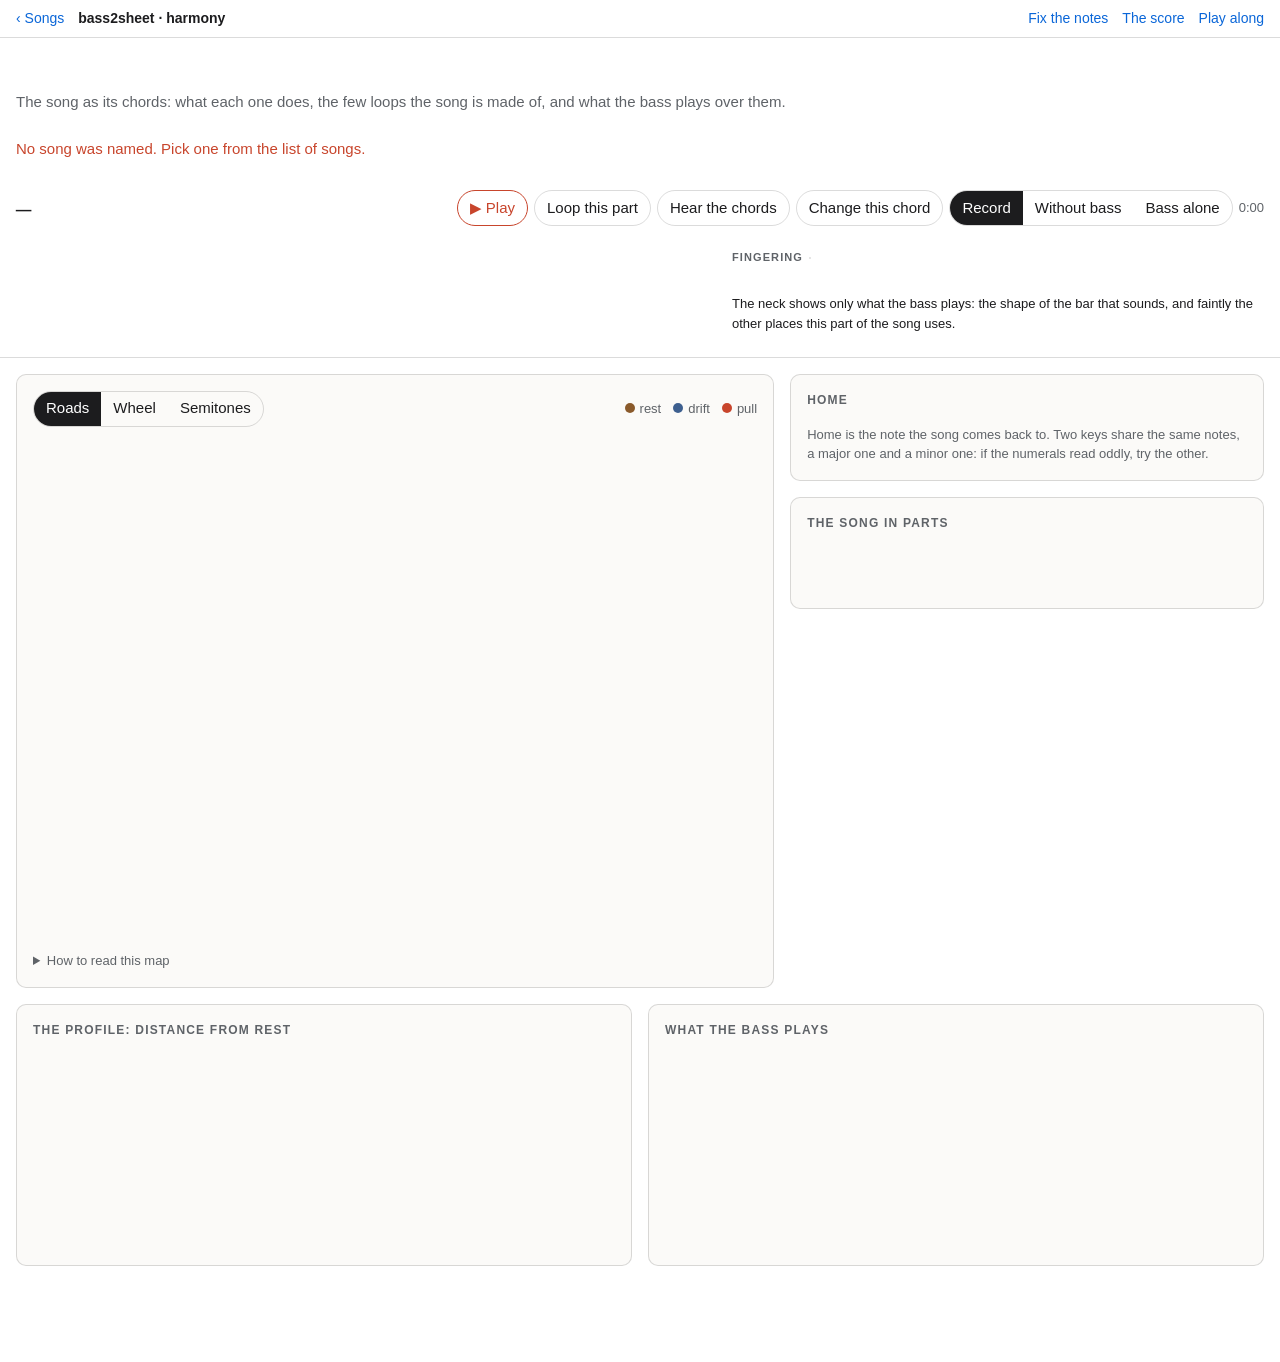
==== src/bass2sheet/copilot_harmony.html @ ab267eb8 "Two readings of a song's chords, and the person chooses Measured on the pop test songs the chords he" ====
<!doctype html>
<html lang="en">
<head>
<meta charset="utf-8">
<title>Harmony · bass2sheet</title>
<link rel="icon" href="data:,">
<meta name="viewport" content="width=device-width, initial-scale=1">
<style>
:root{
  --rest:#8a5a2b;--drift:#3d5f8f;--pull:#c8452c;
  --rest-soft:rgba(138,90,43,.13);--drift-soft:rgba(61,95,143,.13);--pull-soft:rgba(200,69,44,.13);
  --ink-soft:rgba(127,127,127,.16);--trail:#1c1c1e;
  --paper:#ffffff;--text:#1c1c1e;--text-2:#5f6368;--card:#fbfaf8;--line:rgba(0,0,0,.14);--blue:#0a66d8;
  --serif:"Iowan Old Style","Palatino Linotype",Palatino,"Book Antiqua",Georgia,serif;
  --sans:-apple-system,"Segoe UI",Roboto,Helvetica,Arial,sans-serif;
  --s1:4px;--s2:8px;--s3:12px;--s4:16px;--s6:24px;--r:10px;
}
*{box-sizing:border-box}
[hidden]{display:none!important}
body{margin:0;background:var(--paper);color:var(--text);font-family:var(--sans);font-size:15px;line-height:1.5;-webkit-text-size-adjust:100%}
a{color:var(--blue);text-decoration:none}
a:hover{text-decoration:underline}
.top{display:flex;align-items:center;gap:14px;padding:8px var(--s4);border-bottom:1px solid var(--line);font-size:14px}
.top .grow{flex:1}
main{max-width:1280px;margin:0 auto;padding:0 var(--s4) 96px}
h1{font-family:var(--serif);font-weight:400;font-size:2rem;line-height:1.1;margin:var(--s4) 0 2px;letter-spacing:-.01em}
h3{font-size:.75rem;letter-spacing:.1em;text-transform:uppercase;color:var(--text-2);margin:0 0 var(--s2);font-weight:600}
p{margin:0 0 var(--s3)}
.dek{color:var(--text-2);margin:0}
.muted{color:var(--text-2)}
.small{font-size:.8125rem}
.card{border:1px solid var(--line);border-radius:var(--r);background:var(--card);padding:var(--s4)}
.card + .card{margin-top:var(--s4)}
.row{display:flex;flex-wrap:wrap;gap:var(--s2);align-items:center}
.grow{flex:1 1 auto}
button,select{font:inherit;color:inherit}
.btn{min-height:36px;padding:0 var(--s3);border-radius:18px;border:1px solid var(--line);background:transparent;cursor:pointer;display:inline-flex;align-items:center;gap:6px;white-space:nowrap}
.btn:hover{background:var(--ink-soft)}
.btn[aria-pressed=true]{background:var(--text);color:var(--paper);border-color:var(--text)}
.btn.go{border-color:var(--pull);color:var(--pull)}
.btn.mini{min-height:26px;padding:0 10px;font-size:.75rem;border-radius:13px}
select{min-height:36px;border-radius:18px;border:1px solid var(--line);background:var(--paper);padding:0 var(--s2)}
.seg{display:inline-flex;border:1px solid var(--line);border-radius:18px;overflow:hidden}
.seg .btn{border:0;border-radius:0;min-height:34px}
.seg .btn.mini{min-height:26px}
/* the bar that stays in view: the chord that sounds, the part it is in, the neck */
.now{position:sticky;top:0;z-index:20;background:var(--paper);border-bottom:1px solid var(--line);margin:var(--s3) calc(-1*var(--s4)) 0;padding:6px var(--s4);display:flex;flex-wrap:wrap;gap:6px var(--s3);align-items:center;min-width:0}
.here{display:flex;align-items:baseline;gap:var(--s2);flex:none;min-width:150px}
.here-name{font-family:var(--serif);font-size:1.9rem;line-height:1}
.here-num{font-family:var(--serif);font-style:italic;color:var(--text-2)}
.job{font-size:.6875rem;letter-spacing:.1em;text-transform:uppercase;font-weight:600;padding:2px 8px;border-radius:10px;color:#fff;white-space:nowrap}
.job.rest{background:var(--rest)}.job.drift{background:var(--drift)}.job.pull{background:var(--pull)}
.path{display:flex;gap:6px;overflow-x:auto;padding:3px 2px;scrollbar-width:thin;flex:1 1 0;min-width:0;align-items:center}
.mark{flex:none;display:inline-block;min-width:1.5em;text-align:center;font-weight:700;font-size:.9375rem;line-height:1.35;padding:0 5px;border:1.5px solid var(--text);border-radius:3px}
.path .mark{margin-right:2px}
.transport{display:flex;gap:6px;flex:none;align-items:center}
.chip{flex:none;display:grid;justify-items:center;min-width:46px;padding:3px 8px;border-radius:8px;border:1px solid var(--line);border-bottom-width:3px;background:transparent;cursor:pointer;line-height:1.15}
.chip b{font-family:var(--serif);font-weight:400;font-size:1.05rem;white-space:nowrap}
.chip i{font-size:.6875rem;color:var(--text-2);font-style:normal;white-space:nowrap}
.chip u{font-size:.625rem;color:var(--text-2);text-decoration:none;white-space:nowrap;letter-spacing:.02em;min-height:1.1em}
.chip.rest{border-bottom-color:var(--rest)}.chip.drift{border-bottom-color:var(--drift)}.chip.pull{border-bottom-color:var(--pull)}
.chip.again b,.chip.again i{opacity:.45}
.chip.playing{background:var(--pull-soft);box-shadow:inset 0 0 0 1px var(--text)}
.edit{flex:1 1 100%;display:flex;flex-direction:column;gap:6px;padding:var(--s2) var(--s3);border:1px solid var(--text);border-radius:var(--r);background:var(--card)}
.edit select{min-height:28px;font-size:.875rem}
.chip.pick{box-shadow:inset 0 0 0 2px var(--text)}
.chip.yours b::after{content:" ✓";font-family:var(--sans);font-size:.65em;color:var(--text-2)}
.chip.implied{border-style:dotted;border-bottom-style:solid}
.chip.implied b{font-style:italic}
.chip.unsure{border-style:dashed;border-bottom-style:solid}
.chip.unsure b::after{content:" ?";font-family:var(--sans);font-size:.7em;color:var(--pull)}
.kbd{flex:1 1 100%;display:flex;align-items:center;gap:var(--s4);min-width:0}
.kside{flex:1 1 0;min-width:0;display:flex;flex-direction:column;gap:4px}
.v-tag{font-size:.6875rem;letter-spacing:.1em;text-transform:uppercase;font-weight:600;color:var(--text-2)}
#neck{display:block;flex:0 1 700px;min-width:0;height:auto}
#lead{min-height:1.4em;margin:0}
/* the map on the left stays in view while the parts scroll on the right */
.work{display:grid;grid-template-columns:minmax(0,1.6fr) minmax(0,1fr);gap:var(--s4);align-items:start;margin-top:var(--s4)}
.leftcol{position:sticky;top:calc(var(--nowh,190px) + 10px)}
#map{display:block;width:100%;height:auto;max-height:calc(100vh - var(--nowh,190px) - 130px);min-height:240px}
.lens-help{margin-top:var(--s2)}
.lens-help summary{cursor:pointer;font-size:.8125rem;color:var(--text-2)}
.lens-help p{margin:var(--s2) 0 0}
.legend{display:flex;flex-wrap:wrap;gap:var(--s3);font-size:.8125rem;color:var(--text-2)}
.legend i{display:inline-block;width:10px;height:10px;border-radius:50%;margin-right:5px;vertical-align:baseline}
.bg-rest{background:var(--rest)}.bg-drift{background:var(--drift)}.bg-pull{background:var(--pull)}
.two{display:grid;grid-template-columns:repeat(2,minmax(0,1fr));gap:var(--s4);margin-top:var(--s4)}
.two .card + .card{margin-top:0}
/* the song in parts */
#strip,#profile{display:block;width:100%;height:auto;cursor:pointer}
.verb{border-top:1px solid var(--line);padding:var(--s3) 0}
.verb:first-child{border-top:0}
.verb-h{display:flex;flex-wrap:wrap;align-items:baseline;gap:2px var(--s2)}
.verb-h .mark{align-self:center}
.verb-h span:not(.mark){font-size:.8125rem;color:var(--text-2)}
.verb.on .verb-h .mark{background:var(--text);color:var(--paper)}
.opts{display:flex;flex-wrap:wrap;gap:6px;margin-top:var(--s2)}
.verb .said{margin:var(--s2) 0 0}
.role{display:grid;grid-template-columns:86px 1fr 44px;gap:var(--s2);align-items:center;font-size:.8125rem;margin-bottom:4px}
.role .bar{height:10px;border-radius:5px;background:var(--ink-soft);overflow:hidden}
.role .bar i{display:block;height:100%;background:var(--text);opacity:.7}
.role b{font-weight:400;text-align:right;font-variant-numeric:tabular-nums}
/* svg */
svg text{font-family:var(--sans);fill:var(--text)}
.t-num{font-family:var(--serif);font-size:15px;text-anchor:middle}
.t-sm{font-size:10.5px;text-anchor:middle;fill:var(--text-2);paint-order:stroke;stroke:var(--card);stroke-width:2.5px;stroke-linejoin:round}
.t-zone{font-size:12px;letter-spacing:.14em;text-anchor:middle;font-weight:700}
.t-mark{font-size:11px;font-weight:700;text-anchor:middle}
.zone{stroke-width:1.2;stroke-dasharray:3 4}
.st{cursor:pointer}
.st circle{fill:var(--paper);stroke:var(--line);stroke-width:1.2}
.st.in circle{stroke-width:2}
.st.rest.in circle{stroke:var(--rest)}.st.drift.in circle{stroke:var(--drift)}.st.pull.in circle{stroke:var(--pull)}
.st.used.rest circle{fill:var(--rest-soft);stroke:var(--rest);stroke-width:2.2}
.st.used.drift circle{fill:var(--drift-soft);stroke:var(--drift);stroke-width:2.2}
.st.used.pull circle{fill:var(--pull-soft);stroke:var(--pull);stroke-width:2.2}
.st.cur.rest circle{fill:var(--rest);stroke:var(--rest)}.st.cur.drift circle{fill:var(--drift);stroke:var(--drift)}.st.cur.pull circle{fill:var(--pull);stroke:var(--pull)}
.st.cur .t-num{fill:var(--paper)}
.st.cur .t-sm{fill:var(--text);font-weight:700}
.st.dim{opacity:.3}
.st.spare{opacity:.5}
.st.spare circle{stroke-width:1.2}
@keyframes ping{from{stroke-width:14px;stroke-opacity:.35}to{stroke-opacity:1}}
#map[data-live="1"] .st.cur circle{animation:ping .5s ease-out}
.trail{fill:none;stroke:var(--trail);stroke-width:2;stroke-linejoin:round;stroke-linecap:round}
.trail.last{stroke-width:3}
.flow{fill:none;stroke:var(--text-2);stroke-width:5;opacity:.32;stroke-linecap:round}
.grid-l{stroke:var(--line);stroke-width:1;fill:none}
.f-rest{fill:var(--rest)}.f-drift{fill:var(--drift)}.f-pull{fill:var(--pull)}.f-none{fill:var(--text-2)}
.s-rest{stroke:var(--rest)}.s-drift{stroke:var(--drift)}.s-pull{stroke:var(--pull)}
.part{fill:var(--ink-soft);stroke:var(--paper);stroke-width:1.5}
.part.alt{fill:rgba(127,127,127,.07)}
.part.on{fill:var(--pull-soft);stroke:var(--text);stroke-width:1.2}
.cursor{stroke:var(--pull);stroke-width:2}
.string{stroke:#8d887e;stroke-linecap:round}
.fret{stroke:#b9b4a9;stroke-width:1.4}
.nut{stroke:#55514a;stroke-width:4}
.inlay{fill:rgba(127,127,127,.22)}
.handbox{fill:rgba(127,127,127,.12);stroke:rgba(127,127,127,.4);stroke-width:1;stroke-dasharray:3 3}
.ghost{fill:var(--paper);stroke:#b3aea3;stroke-width:1.2}
.shape{fill:none;stroke:var(--text-2);stroke-width:1.4;opacity:.5;stroke-linejoin:round;stroke-linecap:round}
.tone circle{stroke-width:1.4;fill:var(--paper)}
.tone.none circle{stroke:var(--text-2);fill:#f1efeb}
.tone.rest circle{stroke:var(--rest);fill:color-mix(in srgb,var(--rest) 22%,#fff)}
.tone.drift circle{stroke:var(--drift);fill:color-mix(in srgb,var(--drift) 22%,#fff)}
.tone.pull circle{stroke:var(--pull);fill:color-mix(in srgb,var(--pull) 22%,#fff)}
.tone.root circle{stroke-width:2.6}
.tone text,.sound text{font-size:11px;text-anchor:middle}
.sound circle{stroke:#fff;stroke-width:1.5}
.sound text{fill:#fff;font-weight:700}
#error{margin:var(--s6) 0;color:var(--pull)}
.short{margin:var(--s3) 0 0;display:flex;flex-wrap:wrap;gap:6px var(--s4);align-items:baseline}
.short .line{display:inline-flex;align-items:baseline;gap:6px;white-space:nowrap}
.short .loop{font-family:var(--serif);font-size:1.2rem}
.short .loop i{font-style:normal;color:var(--text-2);font-family:var(--sans);font-size:.75rem}
@media (max-width:900px){
  .work{display:block}
  .leftcol{position:static}
  #map{max-height:none}
  .rightcol{margin-top:var(--s4)}
  .two{grid-template-columns:minmax(0,1fr)}
  .here-name{font-size:1.5rem}
  .path{order:3;flex-basis:100%}
  .kbd{display:block}
  #neck{width:100%}
}
@media (prefers-reduced-motion:reduce){*{transition:none!important;animation:none!important}}
</style>
</head>
<body>
<header class="top">
  <a href="/">‹ Songs</a>
  <b>bass2sheet · harmony</b>
  <span class="grow"></span>
  <a id="to-notes" href="/">Fix the notes</a>
  <a id="to-score" href="/">The score</a>
  <a href="/play">Play along</a>
</header>
<main>
  <h1 id="title">&nbsp;</h1>
  <p class="dek">The song as its chords: what each one does, the few loops the song is made of, and what the bass plays over them.</p>
  <div class="short" id="short" hidden></div>
  <p id="error" hidden></p>

  <div class="now" id="now">
    <div class="here">
      <span class="here-name" id="here-name">–</span>
      <span class="here-num" id="here-num"></span>
      <span class="job" id="here-job" hidden></span>
    </div>
    <div class="path" id="path"></div>
    <div class="transport">
      <button class="btn go" id="play" type="button">▶ Play</button>
      <button class="btn" id="loop" type="button" aria-pressed="false" title="Go round the part that is playing until you stop it">Loop this part</button>
      <button class="btn" id="chords" type="button" aria-pressed="false" title="Play the chords the page names, in a plain keyboard sound, over what you hear: a wrong chord is heard at once">Hear the chords</button>
      <button class="btn" id="change" type="button" title="Put another chord in the bar that sounds, after hearing the bar with it">Change this chord</button>
      <span class="seg" id="hear" title="What you hear">
        <button class="btn" type="button" data-hear="record" aria-pressed="true">Record</button>
        <button class="btn" type="button" data-hear="nobass" aria-pressed="false">Without bass</button>
        <button class="btn" type="button" data-hear="bass" aria-pressed="false">Bass alone</button>
      </span>
      <span class="muted small" id="clock">0:00</span>
    </div>
    <div class="edit" id="edit" hidden>
      <div class="row">
        <span class="v-tag" id="edit-where"></span>
        <span class="small muted" id="edit-heard"></span>
        <span class="grow"></span>
        <button class="btn mini" id="edit-close" type="button">Close</button>
      </div>
      <div class="row">
        <span class="small muted">Try:</span>
        <span class="opts" id="edit-offers" style="margin:0"></span>
        <span class="small muted">or</span>
        <select id="edit-root" aria-label="The root of another chord"></select>
        <select id="edit-quality" aria-label="The kind of that chord"></select>
        <button class="btn mini" id="edit-try" type="button">▶ Hear the bar with it</button>
      </div>
      <div class="row">
        <button class="btn mini" id="edit-hear" type="button">▶ Hear the bar as it is</button>
        <button class="btn go" id="edit-here" type="button" disabled>Change this bar</button>
        <button class="btn" id="edit-all" type="button" hidden></button>
        <button class="btn" id="edit-back" type="button" hidden>Back to what the tool heard</button>
        <span class="small muted" id="edit-note">Click a chord to hear this bar with it. Nothing changes until you say so.</span>
      </div>
    </div>
    <div class="kbd">
      <svg id="neck" viewBox="0 0 780 132" role="img" aria-label="The bass neck: where the notes of this bar are played, and the note that sounds"></svg>
      <div class="kside">
        <div class="row" style="gap:6px"><span class="v-tag">Fingering</span><span class="seg" id="tabs"></span></div>
        <p class="small muted" id="effort" style="margin:0"></p>
        <div class="v-tag" id="where">&nbsp;</div>
        <p class="small" id="lead">The neck shows only what the bass plays: the shape of the bar that sounds, and faintly the other places this part of the song uses.</p>
      </div>
    </div>
  </div>

  <div class="work">
    <div class="leftcol">
      <div class="card lens">
        <div class="row" style="margin-bottom:var(--s2)">
          <span class="seg" id="lens-tabs">
            <button class="btn" type="button" data-view="roads" aria-pressed="true">Roads</button>
            <button class="btn" type="button" data-view="wheel" aria-pressed="false">Wheel</button>
            <button class="btn" type="button" data-view="semitones" aria-pressed="false">Semitones</button>
          </span>
          <span class="grow"></span>
          <span class="legend"><span><i class="bg-rest"></i>rest</span><span><i class="bg-drift"></i>drift</span><span><i class="bg-pull"></i>pull</span></span>
        </div>
        <svg id="map" viewBox="0 0 760 534"></svg>
        <div class="row" id="reading-row" style="margin-top:var(--s2)" hidden>
          <span class="v-tag">Chords</span>
          <span class="seg" id="readings">
            <button class="btn mini" type="button" data-reading="bars" title="One chord a bar, major or minor: coarse, and steady from one round to the next">One a bar</button>
            <button class="btn mini" type="button" data-reading="eighths" title="Heard eighth note by eighth note, with sevenths: finer, and two chords may share a bar. More often right where a band plays the chords; less steady over a bass riff with little else">Eighth by eighth</button>
          </span>
          <span class="small muted" id="reading-note"></span>
        </div>
        <details class="lens-help"><summary>How to read this map</summary><p class="small muted" id="lens-note"></p></details>
        <p class="small muted" id="rough" style="margin:var(--s2) 0 0" hidden></p>
      </div>
    </div>
    <div class="rightcol">
      <div class="card">
        <h3>Home</h3>
        <div class="row" id="homes"></div>
        <p class="small muted" style="margin:var(--s2) 0 0">Home is the note the song comes back to. Two keys share the same notes, a major one and a minor one: if the numerals read oddly, try the other.</p>
        <p class="small" id="keys-note" style="margin:var(--s2) 0 0" hidden></p>
      </div>
      <div class="card">
        <h3>The song in parts</h3>
        <svg id="strip" viewBox="0 0 500 50"></svg>
        <p class="small muted" id="parts-note" style="margin:var(--s2) 0 0"></p>
        <div id="loops"></div>
      </div>
    </div>
  </div>

  <div class="two">
    <div class="card">
      <h3>The profile: distance from rest</h3>
      <svg id="profile" viewBox="0 0 600 200"></svg>
      <p class="small muted" id="profile-note" style="margin:var(--s2) 0 0"></p>
    </div>
    <div class="card">
      <h3>What the bass plays</h3>
      <div id="roles"></div>
      <p class="small" id="bass-note" style="margin:var(--s3) 0 0"></p>
    </div>
  </div>
  <audio id="au" preload="auto"></audio>
</main>

<script id="logic">
// What the page works out, apart from the page itself, so that it can be tested without a browser.
const Harmony = {
  DEGREES: ["R", "b2", "2", "b3", "3", "4", "b5", "5", "b6", "6", "b7", "7"],
  STRING_NAMES: ["E", "A", "D", "G"],
  esc: s => String(s).replace(/[&<>"]/g, c => ({ "&": "&amp;", "<": "&lt;", ">": "&gt;", '"': "&quot;" }[c])),
  flat: s => String(s).replace(/b(?=[IViv1-9])/g, "♭").replace(/([A-G])b/g, "$1♭").replace(/([A-G])#/g, "$1♯").replace(/^#/, "♯"),
  clock: t => Math.floor(t / 60) + ":" + String(Math.floor(t % 60)).padStart(2, "0"),
  // the stretch (a chord, a part, a bass note) that holds time t, or -1: they are in time order and do not overlap
  at(list, t) {
    let lo = 0, hi = list.length - 1;
    while (lo <= hi) {
      const mid = (lo + hi) >> 1;
      if (t < list[mid].start) hi = mid - 1; else if (t >= list[mid].end) lo = mid + 1; else return mid;
    }
    return -1;
  },
  // the chord before chord i that sits on another spot of the map: where the step into chord i comes from
  before(chords, i, view) {
    for (let k = i - 1; k >= 0; k--) if (chords[k].on[view] !== chords[i].on[view]) return k;
    return -1;
  },
  // every step the song takes on a map, once: from which spot to which, and how often
  moves(chords, view, from = 0, to = Infinity) {
    const seen = new Map();
    for (let i = 1; i < chords.length; i++) {
      const a = chords[i - 1].on[view], b = chords[i].on[view];
      if (a === b || chords[i].start < from || chords[i].start >= to) continue;
      const key = a + ">" + b;
      seen.set(key, (seen.get(key) || 0) + 1);
    }
    return [...seen].map(([key, times]) => ({ a: +key.split(">")[0], b: +key.split(">")[1], times }));
  },
  // the next time the song is on a spot, from time t on and then from the start: the number of that chord
  next(chords, view, spot, t) {
    const later = chords.findIndex(c => c.on[view] === spot && c.start > t + 0.05);
    return later >= 0 ? later : chords.findIndex(c => c.on[view] === spot);
  },
  // an arrow from a to b that stops short of both (pad), slightly bowed so that it does not hide behind the
  // chords it passes; null when the two are too close for one
  bow(a, b, pad) {
    const d = Math.hypot(b[0] - a[0], b[1] - a[1]);
    if (d < 2 * pad + 4) return null;
    const u = [(b[0] - a[0]) / d, (b[1] - a[1]) / d], bend = Math.min(34, d * 0.16);
    const A = [a[0] + u[0] * pad, a[1] + u[1] * pad], B = [b[0] - u[0] * (pad + 3), b[1] - u[1] * (pad + 3)];
    const C = [(A[0] + B[0]) / 2 + u[1] * bend, (A[1] + B[1]) / 2 - u[0] * bend];
    const f = p => p[0].toFixed(1) + "," + p[1].toFixed(1);
    return `M${f(A)}Q${f(C)} ${f(B)}`;
  },
  // a slice of a ring around (cx, cy), from turn i0 to i1 (twelfths of the circle, 0 at the top) between two radii
  wedge(i0, i1, r0, r1, cx, cy) {
    const P = (i, r) => { const a = (i * 30 - 90) * Math.PI / 180; return (cx + r * Math.cos(a)).toFixed(1) + "," + (cy + r * Math.sin(a)).toFixed(1); };
    return `M${P(i0, r0)}L${P(i0, r1)}A${r1},${r1} 0 0 1 ${P(i1, r1)}L${P(i1, r0)}A${r0},${r0} 0 0 0 ${P(i0, r0)}Z`;
  },
  // the places on the neck where bass notes are played, each once, in the order they are first played: with
  // what the note is to its chord, and how often it is played there
  shape(notes) {
    const seen = new Map();
    for (const n of notes) {
      const key = n.string + ":" + n.fret, had = seen.get(key);
      if (had) had.times++; else seen.set(key, { string: n.string, fret: n.fret, degree: n.degree, role: n.role, times: 1 });
    }
    return [...seen.values()];
  },
  // the profile as a line of steps: each chord holds its distance from rest for as long as it lasts
  steps(chords, X, Y) {
    let d = "", last = null;
    for (const c of chords) {
      const x0 = X(c.start).toFixed(1), x1 = X(c.end).toFixed(1), y = Y(c.far).toFixed(1);
      d += (last === null ? "M" : "L") + x0 + "," + y + "L" + x1 + "," + y;
      last = c;
    }
    return d;
  },
  // the notes a chord is played with, as MIDI numbers: its root in the octave below middle C, the others above it
  voicing(root, tones) {
    const low = 48 + root;
    return [low, ...tones.filter(pc => pc !== root).map(pc => low + ((pc - root + 12) % 12))].sort((a, b) => a - b);
  },
  // the bars (counted from 1) where the parts with one letter play bar k of their loop
  rounds(parts, letter, k) {
    const out = [];
    for (const p of parts) if (p.letter === letter) for (let b = 0; b < p.bars; b++) if ((b + (p.skip || 0)) % p.size === k) out.push(p.bar + b);
    return out;
  },
  // the chords to offer for a bar, each once: what the tool heard there, the chords of this song (the most used
  // first), then the chords of the key
  offers(heard, places, home, most = 12) {
    const KEY = home.major ? [[0, ""], [2, "m"], [4, "m"], [5, ""], [7, ""], [9, "m"], [11, "dim"]] : [[0, "m"], [2, "dim"], [3, ""], [5, "m"], [7, "m"], [7, ""], [8, ""], [10, ""]];
    const all = [...heard, ...places, ...KEY.map(([step, quality]) => ({ root: (home.root + step) % 12, quality }))];
    const seen = new Set(), out = [];
    for (const c of all) {
      const key = c.root + "," + c.quality;
      if (!seen.has(key) && out.length < most) { seen.add(key); out.push({ root: c.root, quality: c.quality }); }
    }
    return out;
  },
  // "the 2nd fret of the A string", "the open E string"
  fretName(string, fret) {
    if (fret === 0) return `the open ${Harmony.STRING_NAMES[string]} string`;
    const th = fret % 10 === 1 && fret !== 11 ? "st" : fret % 10 === 2 && fret !== 12 ? "nd" : fret % 10 === 3 && fret !== 13 ? "rd" : "th";
    return `the ${fret}${th} fret of the ${Harmony.STRING_NAMES[string]} string`;
  },
  // which round of a part time t falls in, and which bar of the loop: [round from 1, bar of the loop from 0, the
  // bar of the song from 0]
  round(part, bars, t) {
    let bar = part.bar - 1;
    while (bar + 1 < part.bar - 1 + part.bars && bars[bar + 1].time <= t) bar++;
    const k = bar - (part.bar - 1) + (part.skip || 0);   // a part may begin part of the way round its loop
    return [Math.floor(k / part.size) + 1, k % part.size, bar];
  },
  // a loop said short: each chord once with how many bars it lasts, "i – ♭VII – ♭VI – V", and that count when
  // every chord lasts the same ("2 bars each"; 0 when they differ, and then each chord carries its own)
  said(loop) {
    const runs = [];
    for (const bar of loop) {
      const key = bar.map(c => c.numeral).join(" ") || "–", last = runs[runs.length - 1];
      if (last && last.key === key) last.bars++; else runs.push({ key, bars: 1, job: bar[0] ? bar[0].job : "none" });
    }
    const each = runs.every(r => r.bars === runs[0].bars) ? runs[0].bars : 0;
    return { runs, each };
  },
  // the bar of the song (from 0) where a part plays bar k of its loop in a round, kept inside the part
  barOf(part, round, k) {
    const bar = part.bar - 1 + (round - 1) * part.size + k - (part.skip || 0);
    return Math.max(part.bar - 1, Math.min(part.bar - 2 + part.bars, bar));
  },
  // "bars 1–24, 97–120"
  spans(parts) {
    return "bars " + parts.map(p => p.bar + "–" + (p.bar + p.bars - 1)).join(", ");
  },
};
if (typeof module !== "undefined") module.exports = Harmony;
</script>

<script id="app">
const $ = id => document.getElementById(id), L = Harmony;
const song = decodeURIComponent(location.hash.slice(1));
const au = $("au");
let H = null;                     // what the server says of the song
const S = { view: "roads", hear: "record", loop: false, chord: -1, part: -1, note: -1, bar: -1, looping: null, chords: false, trying: null };
const E = { bar: 0, pick: null };   // the bar whose chord is being changed (from 1; 0: none), and the chord tried
const KINDS = { "": "major", m: "minor", dim: "diminished", aug: "augmented", sus4: "sus4", 6: "6", m6: "m6", 7: "7", maj7: "maj7", m7: "m7", m7b5: "m7♭5", dim7: "dim7" };
// The chords in a plain keyboard sound, so that a chord can be heard against the record.
const Keys = {
  ctx: null, voices: [], now: null,
  ready() {
    if (!this.ctx) {
      const Ctx = window.AudioContext || window.webkitAudioContext;
      if (!Ctx) return null;
      this.ctx = new Ctx();
      this.out = this.ctx.createGain();
      this.out.gain.value = 0.55;
      const soft = this.ctx.createBiquadFilter();
      soft.type = "lowpass";
      soft.frequency.value = 1500;
      this.out.connect(soft);
      soft.connect(this.ctx.destination);
    }
    if (this.ctx.state === "suspended") this.ctx.resume();
    return this.ctx;
  },
  play(chord, key) {
    if (this.now === key) return;
    this.stop();
    const ctx = this.ready();
    if (!ctx) return;
    this.now = key;
    const t = ctx.currentTime;
    for (const midi of L.voicing(chord.root, chord.tones)) {
      const g = ctx.createGain();
      g.gain.setValueAtTime(0.0001, t);
      g.gain.linearRampToValueAtTime(0.17, t + 0.03);
      g.gain.exponentialRampToValueAtTime(0.09, t + 0.7);
      g.connect(this.out);
      const oscs = [-3, 3].map(cents => {
        const o = ctx.createOscillator();
        o.type = "triangle";
        o.frequency.value = 440 * Math.pow(2, (midi - 69) / 12);
        o.detune.value = cents;
        o.connect(g);
        o.start(t);
        return o;
      });
      this.voices.push({ g, oscs });
    }
  },
  stop() {
    if (this.ctx) {
      const t = this.ctx.currentTime;
      for (const v of this.voices) {
        v.g.gain.cancelScheduledValues(t);
        v.g.gain.setValueAtTime(Math.max(0.0001, v.g.gain.value), t);
        v.g.gain.linearRampToValueAtTime(0.0001, t + 0.08);
        v.oscs.forEach(o => o.stop(t + 0.1));
      }
    }
    this.voices = [];
    this.now = null;
  },
};
const JOB = { rest: "Home · rest", drift: "Away · drift", pull: "Tension · pull" };
const ARROW = '<defs><marker id="ah" viewBox="0 0 10 10" refX="8" refY="5" markerWidth="11" markerHeight="11" markerUnits="userSpaceOnUse" orient="auto"><path d="M0,0L10,5L0,10z" fill="context-stroke"/></marker></defs>';
const NOTES = {
  roads: "Roads: three regions for the three jobs a chord can do. The usual trip runs Home → Away → Tension → Home; the arrows are the steps this song takes, bolder where it takes them often. Inside each region, darker (flatter) chords sit on the left and brighter (sharper) ones on the right. Each region has three rows: the one facing the middle of the map is in the key, the next is one step outside it (borrowed chords and the dominants of other chords), and the rim is far outside. Filled circles are the chords of this song. Click one to hear where the song goes there.",
  wheel: "Wheel: the circle of fifths with home at the top. Majors outside, the minor chords with the same notes inside them, diminished chords at the hub. The shaded wedge is the key; the dashed wedge is the other mode on the same home, which songs borrow from. Neighbours are close; the far side is a tritone away.",
  semitones: "Semitones: the twelve notes in order round the circle, home at the top, each step clockwise a semitone up. The three chords on one note sit on one spoke: major outside, minor inside it, diminished at the hub. A bass player reads it as the neck: one step round is one fret.",
};

function seek(t, play) {
  S.looping = null;  // going somewhere by hand: the part to go round is the one landed in
  au.currentTime = Math.max(0, Math.min(H.length - 0.05, t));
  if (play && au.paused) au.play();
  tick(true);
}
function toggle() { if (au.paused) au.play(); else au.pause(); }

/* ----- the chord that sounds, the part's loop as chips, the neck ----- */
function paintHere() {
  const c = H.chords[S.chord], job = $("here-job");
  $("here-name").textContent = c ? L.flat(c.name + (c.slash ? "/" + c.slash : "")) : "–";
  $("here-num").textContent = c ? L.flat(c.numeral) : "";
  job.hidden = !c;
  if (c) {
    job.className = "job " + c.job;
    job.textContent = (c.far === 0 ? "home" : JOB[c.job]) + (c.ring ? (c.ring === 1 ? " · outside the key" : " · far out") : "");
  }
}
function chip(bar, line, k, extra = "") {
  const first = bar[0] || { name: "–", numeral: "", job: "none" };
  const name = bar.map(c => L.flat(c.name)).join(" ") || "–", num = bar.map(c => L.flat(c.numeral)).join(" ");
  const bass = line ? line.notes.map(n => L.flat(n.degree || "·")).join(" ") : "";
  return `<button type="button" class="chip ${first.job}${extra}" data-k="${k}"><b>${L.esc(name)}</b><i>${L.esc(num)}</i>${line ? `<u title="What the bass plays in this bar, as steps of the chord">${L.esc(bass)}</u>` : ""}</button>`;
}
const again = (loop, k) => (k > 0 && JSON.stringify(loop[k]) === JSON.stringify(loop[k - 1]) ? " again" : "");
function paintPath() {
  const p = H.parts[S.part], el = $("path");
  if (!p) { el.innerHTML = '<span class="muted small">Press Play, or click a part of the song.</span>'; $("where").innerHTML = "&nbsp;"; return; }
  const [round, k] = L.round(p, H.bars, au.currentTime), rounds = Math.ceil((p.bars + p.skip) / p.size);
  const held = p.loop.map((bar, i) => {   // what this round's bars hold; the loop's own where the round has no such bar
    const at = p.bar - 1 + (round - 1) * p.size + i - p.skip, inside = at >= p.bar - 1 && at < p.bar - 1 + p.bars;
    return inside ? { bar: H.bars[at].holds, yours: H.bars[at].yours, unsure: H.bars[at].unsure, implied: H.bars[at].implied } : { bar, yours: false, unsure: false, implied: false };
  });
  const shown = held.map(h => h.bar);
  el.innerHTML = `<span class="mark" title="The part that is playing">${p.letter}</span>` + held.map((h, i) => chip(h.bar, null, i, again(shown, i) + (i === k ? " playing" : "") + (h.yours ? " yours" : "") + (h.unsure ? " unsure" : "") + (h.implied ? " implied" : ""))).join("");
  el.querySelectorAll(".chip").forEach(b => { b.onclick = () => seek(H.bars[L.barOf(p, round, +b.dataset.k)].time + 0.01, false); });
  const cur = el.querySelector(".playing");
  if (cur && cur.scrollIntoView) cur.scrollIntoView({ block: "nearest", inline: "nearest" });
  $("where").textContent = `Part ${p.letter} · ${rounds > 1 ? `round ${round} of ${rounds} · ` : ""}bar ${S.bar + 1}`;
}
function paintNeck() {
  const c = H.chords[S.chord], n = H.bass[S.note], p = H.parts[S.part];
  const last = Math.min(24, Math.max(12, ...H.bass.map(b => b.fret))), W = (724 - 48) / last;
  const X = f => (f === 0 ? 24 : 48 + (f - 0.5) * W), Y = s => 22 + (3 - s) * 26;   // the G string on top, as in tab
  let s = `<line class="nut" x1="48" x2="48" y1="14" y2="108"/>`;
  for (let f = 1; f <= last; f++) s += `<line class="fret" x1="${(48 + f * W).toFixed(1)}" x2="${(48 + f * W).toFixed(1)}" y1="16" y2="106"/>`;
  const single = [3, 5, 7, 9, 15, 17, 19, 21].filter(f => f <= last), double = [12, 24].filter(f => f <= last);
  single.forEach(f => { s += `<circle class="inlay" cx="${X(f).toFixed(1)}" cy="61" r="5"/>`; });
  double.forEach(f => { s += `<circle class="inlay" cx="${X(f).toFixed(1)}" cy="35" r="5"/><circle class="inlay" cx="${X(f).toFixed(1)}" cy="87" r="5"/>`; });
  [0, 1, 2, 3].forEach(i => { s += `<line class="string" x1="10" x2="724" y1="${Y(i)}" y2="${Y(i)}" stroke-width="${3.4 - i * 0.6}"/><text class="t-sm" x="742" y="${Y(i) + 4}" style="font-size:11px">${L.STRING_NAMES[i]}</text>`; });
  single.concat(double).forEach(f => { s += `<text class="t-sm" x="${X(f).toFixed(1)}" y="126">${f}</text>`; });
  // only what is played: faintly, every place this part of the song uses; ringed and joined in the order they
  // are played, the notes of this bar; filled, the note that sounds; and where the hand is: four frets from the
  // first finger
  const inBar = S.bar >= 0 ? H.bass.filter(b => b.bar === S.bar + 1) : [], bar = L.shape(inBar);
  const at = n && n.hand ? n.hand : (inBar.find(b => b.hand) || {}).hand;
  if (at) {
    const x0 = 48 + (at - 1) * W, x1 = 48 + Math.min(last, at + 3) * W;
    s += `<rect class="handbox" x="${x0.toFixed(1)}" y="11" width="${(x1 - x0).toFixed(1)}" height="100" rx="9"><title>The hand: first finger at fret ${at}</title></rect><text class="t-sm" x="${(x0 + 4).toFixed(1)}" y="8" style="text-anchor:start;font-size:9.5px">hand</text>`;
  }
  const here = new Set(bar.map(q => q.string + ":" + q.fret));
  if (p) L.shape(H.bass.filter(b => b.start >= p.start && b.start < p.end)).forEach(q => {
    if (!here.has(q.string + ":" + q.fret)) s += `<circle class="ghost" cx="${X(q.fret).toFixed(1)}" cy="${Y(q.string)}" r="6.5"><title>Played ${q.times} time${q.times > 1 ? "s" : ""} in this part</title></circle>`;
  });
  if (inBar.length > 1) s += `<polyline class="shape" points="${inBar.map(b => X(b.fret).toFixed(1) + "," + Y(b.string)).join(" ")}"/>`;
  bar.forEach(q => {
    const tone = q.role && q.role !== "other" && c ? c.job : "none";
    s += `<g class="tone ${tone}${q.role === "root" ? " root" : ""}"><circle cx="${X(q.fret).toFixed(1)}" cy="${Y(q.string)}" r="10.5"/><text x="${X(q.fret).toFixed(1)}" y="${Y(q.string) + 4}">${L.flat((q.degree || "·").replace(/[↑↓]/, ""))}</text></g>`;
  });
  if (n) s += `<g class="sound"><circle class="${n.role && n.role !== "other" && c ? "f-" + c.job : "f-none"}" cx="${X(n.fret).toFixed(1)}" cy="${Y(n.string)}" r="12.5"/><text x="${X(n.fret).toFixed(1)}" y="${Y(n.string) + 4}">${L.flat((n.degree || "").replace(/[↑↓]/, "")) || "·"}</text></g>`;
  $("neck").innerHTML = s;
  const what = { root: "the root", third: "the third", fifth: "the fifth", seventh: "the seventh", other: "a passing note" };
  const frets = bar.map(q => q.fret), span = frets.length ? (Math.min(...frets) === Math.max(...frets) ? `fret ${frets[0]}` : `frets ${Math.min(...frets)} to ${Math.max(...frets)}`) : "";
  $("lead").textContent = n && c
    ? `The bass plays ${H.names[n.pitch % 12].replace("b", "♭").replace("#", "♯")}, ${what[n.role] || "a note"} of ${L.flat(c.name)}: ${L.fretName(n.string, n.fret)}.${n.hand ? ` The hand is at fret ${n.hand}.` : ""}`
    : bar.length ? `This bar is played on ${span}. Ringed: its notes, joined in the order they are played. Faint: the other places this part uses.`
    : "The neck shows only what the bass plays: the shape of the bar that sounds, and faintly the other places this part of the song uses.";
}

/* ----- how the notes are put on the neck ----- */
const TABS = {
  easy: ["Fewest hand moves", "The hand moves as little as it can, and an open string is used where it saves a move"],
  closed: ["No open strings", "Every note fretted where it can be: shapes you can move along the neck, at the price of more moves"],
  low: ["Lowest frets", "Every note as near the nut as it goes, with open strings: where notes are easiest to find"],
};
function paintTabs() {
  const el = $("tabs"), of = id => H.tabs.find(t => t.id === id), said = t => `${t.moves} hand move${t.moves === 1 ? "" : "s"}`;
  el.innerHTML = Object.keys(TABS).map(id => `<button class="btn mini" type="button" data-tab="${id}" aria-pressed="${H.tab === id}" title="${TABS[id][1]}. In this song: ${said(of(id))}, ${of(id).skips} string skips, ${Math.round(100 * of(id).open / Math.max(1, of(id).notes))}% of the notes on open strings.">${TABS[id][0]}</button>`).join("");
  el.querySelectorAll("button").forEach(b => { b.onclick = () => setTab(b.dataset.tab); });
  const now = of(H.tab) || of("easy"), others = Object.keys(TABS).filter(id => id !== H.tab).map(id => `${TABS[id][0].toLowerCase()}: ${of(id).moves}`).join(", ");
  $("effort").textContent = `In this song: ${said(now)}, ${now.skips} string skips, ${Math.round(100 * now.open / Math.max(1, now.notes))}% open strings (${others}). The score's tab follows.`;
}
async function setReading(reading) {
  const r = await fetch("/api/harmony", { method: "POST", headers: { "Content-Type": "application/json" }, body: JSON.stringify({ song, reading }) });
  const data = await r.json();
  if (data.error) { $("error").hidden = false; $("error").textContent = data.error; return; }
  H = data;
  closeEdit();
  paintAll();
}
async function setTab(tab) {
  const r = await fetch("/api/harmony", { method: "POST", headers: { "Content-Type": "application/json" }, body: JSON.stringify({ song, tab }) });
  const data = await r.json();
  if (data.error) { $("error").hidden = false; $("error").textContent = data.error; return; }
  H = data;
  paintAll();
}

/* ----- the maps ----- */
function paintMap() {
  const M = H.maps[S.view], spots = M.spots, roads = S.view === "roads", pad = roads ? 22 : 25;
  const c = H.chords[S.chord], cur = c ? c.on[S.view] : -1, prev = c ? L.before(H.chords, S.chord, S.view) : -1;
  const from = prev >= 0 ? H.chords[prev].on[S.view] : -1, part = H.parts[S.part];
  let s = ARROW;
  if (roads) {
    const TITLE = { drift: ["AWAY · DRIFT", 21], pull: ["TENSION · PULL", 21], rest: ["HOME · REST", 526] };
    for (const [job, z] of Object.entries(H.regions)) {
      const [x, y, w, h] = z.box;
      s += `<rect class="zone s-${job}" x="${x}" y="${y}" width="${w}" height="${h}" rx="34" fill="var(--${job}-soft)"/><text class="t-zone f-${job}" x="${x + w / 2}" y="${TITLE[job][1]}">${TITLE[job][0]}</text>`;
    }
    [["M306,310Q246,288 224,234", "leave", 236, 286], ["M272,244Q380,280 488,244", "build", 380, 284], ["M536,234Q514,288 454,310", "resolve", 524, 286]].forEach(([d, word, tx, ty]) => {
      s += `<path class="flow" marker-end="url(#ah)" d="${d}"/><text class="t-sm" x="${tx}" y="${ty}" style="font-style:italic;font-size:11.5px">${word}</text>`;
    });
    s += ["In every region:", "← darker · brighter →", "row facing the middle: in the key", "next row: one step outside it", "rim: far outside"].map((t, i) => `<text class="t-sm" x="10" y="${392 + i * 16}" style="text-anchor:start${i ? "" : ";font-weight:700"}">${t}</text>`).join("");
  } else if (S.view === "wheel") {
    const other = H.home.major ? -3 : 3;
    s += `<path d="${L.wedge(-1.5, 1.5, 62, 206, 300, 215)}" fill="var(--ink-soft)"/><path d="${L.wedge(other - 1.5, other + 1.5, 62, 206, 300, 215)}" class="grid-l" stroke-dasharray="4 4"/>`;
    s += `<text class="t-sm" x="60" y="20" style="text-anchor:start">← flatter, darker</text><text class="t-sm" x="540" y="20" style="text-anchor:end">sharper, brighter →</text>`;
  } else {
    s += `<circle class="grid-l" cx="300" cy="215" r="180"/><circle class="grid-l" cx="300" cy="215" r="130"/><circle class="grid-l" cx="300" cy="215" r="86"/>`;
    s += `<text class="t-sm" x="540" y="20" style="text-anchor:end">a semitone up →</text>`;
  }
  // the steps of the whole song, faint; those of the part that is playing, darker; the one into the sounding chord, bold
  const all = L.moves(H.chords, S.view), most = Math.max(1, ...all.map(m => m.times));
  const mine = new Set(part ? L.moves(H.chords, S.view, part.start, part.end).map(m => m.a + ">" + m.b) : []);
  let top = "";
  for (const m of all) {
    const d = L.bow([spots[m.a].x, spots[m.a].y], [spots[m.b].x, spots[m.b].y], pad);
    if (!d) continue;
    const hot = m.a === from && m.b === cur, here = mine.has(m.a + ">" + m.b);
    if (all.length > 14 && m.times === 1 && !hot && !here) continue;  // a busy map: a step taken once is left out
    const path = `<path class="trail${hot ? " last" : ""}" style="opacity:${hot ? 1 : here ? 0.7 : (0.1 + 0.3 * m.times / most).toFixed(2)}" marker-end="url(#ah)" d="${d}"><title>${m.times} time${m.times > 1 ? "s" : ""}</title></path>`;
    if (hot || here) top += path; else s += path;
  }
  s += top;
  spots.forEach((p, i) => {
    const used = p.seconds > 0, isCur = i === cur, faded = !used && !isCur && p.ring > 0, spare = !used && !isCur && p.ring === 0;
    const label = L.flat(roads ? p.numeral : p.name.replace(/dim$/, "°")), big = roads ? (label.length > 3 ? 10.5 : 14) : (p.r >= 22 ? 13 : p.r >= 19 ? 11 : 9.5);
    s += `<g class="st ${p.job}${p.ring === 0 ? " in" : ""}${used ? " used" : ""}${isCur ? " cur" : ""}${faded ? " dim" : ""}${spare ? " spare" : ""}" data-spot="${i}"><title>${L.esc(L.flat(p.name))} · ${L.esc(L.flat(p.numeral))}${used ? " · " + L.clock(p.seconds) + " of the song" : " · not in this song"}</title><circle cx="${p.x}" cy="${p.y}" r="${p.r}"/><text class="t-num" x="${p.x}" y="${p.y + (roads ? 5 : 4)}" style="font-size:${big}px">${L.esc(label)}</text>${roads ? `<text class="t-sm" x="${p.x}" y="${p.y + p.r + 12}">${L.esc(L.flat(p.name))}</text>` : ""}</g>`;
  });
  const map = $("map");
  map.setAttribute("viewBox", `0 0 ${M.box[0]} ${M.box[1]}`);
  map.dataset.live = au.paused ? "0" : "1";
  map.innerHTML = s;
  map.querySelectorAll(".st").forEach(g => {
    g.onclick = () => { const k = L.next(H.chords, S.view, +g.dataset.spot, au.currentTime); if (k >= 0) seek(H.chords[k].start + 0.01, true); };
  });
  $("lens-note").textContent = NOTES[S.view];
}

/* ----- the song in parts ----- */
const X500 = t => 500 * t / H.length, X600 = t => 600 * t / H.length;
function paintStrip() {
  let s = "", seen = {};
  H.parts.forEach((p, i) => {
    const x = X500(p.start), w = Math.max(2, X500(p.end) - x);
    seen[p.letter] = seen[p.letter] === undefined ? Object.keys(seen).length : seen[p.letter];
    s += `<g data-part="${i}"><title>Part ${p.letter} · bars ${p.bar}–${p.bar + p.bars - 1}</title><rect class="part${seen[p.letter] % 2 ? " alt" : ""}${i === S.part ? " on" : ""}" x="${x.toFixed(1)}" y="3" width="${w.toFixed(1)}" height="28" rx="4"/>${w > 13 ? `<text class="t-mark" x="${(x + w / 2).toFixed(1)}" y="21">${p.letter}</text>` : ""}</g>`;
  });
  s += `<text class="t-sm" x="1" y="45" style="text-anchor:start">0:00</text><text class="t-sm" x="499" y="45" style="text-anchor:end">${L.clock(H.length)}</text>`;
  s += `<line class="cursor" id="strip-cursor" x1="0" x2="0" y1="0" y2="34"/>`;
  $("strip").innerHTML = s;
}
function paintLoops() {
  const by = {};
  H.parts.forEach(p => { (by[p.letter] = by[p.letter] || []).push(p); });
  const cur = H.parts[S.part];
  const order = [...new Set(H.parts.map(p => p.letter))];
  $("loops").innerHTML = [...H.loops].sort((a, b) => order.indexOf(a.letter) - order.indexOf(b.letter)).map(loop => {
    const mine = by[loop.letter], rounds = Math.round(loop.rounds * 10) / 10;
    const what = loop.size === loop.bars ? `${loop.bars} bar${loop.bars > 1 ? "s" : ""}, once through` : `${loop.size} bar${loop.size > 1 ? "s" : ""}, ${rounds} times round`;
    return `<div class="verb${cur && cur.letter === loop.letter ? " on" : ""}" data-letter="${loop.letter}">
      <div class="verb-h"><span class="mark">${loop.letter}</span><span>${what} · ${L.spans(mine)}</span><span class="grow"></span><button type="button" class="btn mini" data-play="${loop.letter}">▶ Play it</button></div>
      <div class="opts">${loop.loop.map((bar, k) => chip(bar, loop.bass[k], k, again(loop.loop, k))).join("")}</div>
      ${loop.same ? '<p class="small muted said">The bass plays the same shape over every chord of this part.</p>' : ""}
    </div>`;
  }).join("");
  $("loops").querySelectorAll("[data-play]").forEach(b => {
    b.onclick = () => { const p = by[b.dataset.play].find(q => q.start > au.currentTime) || by[b.dataset.play][0]; seek(p.start + 0.01, true); };
  });
  $("loops").querySelectorAll(".verb").forEach(v => v.querySelectorAll(".chip").forEach(b => {
    b.onclick = () => { const p = by[v.dataset.letter][0]; seek(H.bars[L.barOf(p, 1, +b.dataset.k)].time + 0.01, true); };
  }));
  const loops = H.loops.filter(l => l.size < l.bars), inLoops = loops.reduce((n, l) => n + l.bars, 0);
  $("parts-note").textContent = H.bars.length
    ? `${H.loops.length} different part${H.loops.length > 1 ? "s" : ""}. ${Math.round(100 * inLoops / H.bars.length)}% of the song's bars go round a loop. Under each chord: what the bass plays in that bar, as steps of the chord (R is its root).`
    : "";
}

/* ----- the profile, and the bass ----- */
function paintProfile() {
  const top = Math.max(4.4, ...H.chords.map(c => c.far)), Y = v => 176 - v * (140 / top);
  let s = `<line class="grid-l" x1="0" x2="600" y1="${Y(0)}" y2="${Y(0)}"/><text class="t-sm" x="2" y="${Y(0) + 13}" style="text-anchor:start">home</text><text class="t-sm" x="2" y="31" style="text-anchor:start">far from rest</text>`;
  H.parts.forEach(p => {
    const x = X600(p.start), w = X600(p.end) - x;
    s += `<line class="grid-l" x1="${x.toFixed(1)}" x2="${x.toFixed(1)}" y1="18" y2="${Y(0)}"/>${w > 13 ? `<text class="t-mark" x="${(x + w / 2).toFixed(1)}" y="13">${p.letter}</text>` : ""}`;
  });
  if (H.chords.length) {
    const d = L.steps(H.chords, X600, Y), a = H.chords[0], z = H.chords[H.chords.length - 1];
    s += `<path d="${d}L${X600(z.end).toFixed(1)},${Y(0)}L${X600(a.start).toFixed(1)},${Y(0)}Z" fill="var(--ink-soft)"/><path d="${d}" fill="none" stroke="var(--text)" stroke-width="1.2"/>`;
    H.chords.forEach(c => { s += `<circle class="f-${c.job}" cx="${X600(c.start).toFixed(1)}" cy="${Y(c.far).toFixed(1)}" r="2.4"><title>${L.esc(L.flat(c.name))} · ${L.esc(L.flat(c.numeral))} · bar ${c.bar}</title></circle>`; });
  }
  s += `<line class="cursor" id="profile-cursor" x1="0" x2="0" y1="18" y2="${Y(0)}"/>`;
  $("profile").innerHTML = s;
  const time = { rest: 0, drift: 0, pull: 0 };
  H.places.forEach(p => { time[p.job] += p.share; });
  const peak = H.chords.reduce((a, c) => (!a || c.far > a.far ? c : a), null);
  $("profile-note").textContent = peak
    ? `The song spends ${Math.round(100 * time.rest)}% of its time at rest, ${Math.round(100 * time.drift)}% away and ${Math.round(100 * time.pull)}% in tension. Its furthest point is ${L.flat(peak.name)} (${L.flat(peak.numeral)}), first in bar ${peak.bar}. Click anywhere to go there.`
    : "The tool heard no chords in this song.";
}
function paintBass() {
  const NAMES = { root: "Root", fifth: "Fifth", third: "Third", seventh: "Seventh", other: "Passing notes" };
  $("roles").innerHTML = Object.entries(H.roles).map(([r, share]) => `<div class="role"><span>${NAMES[r]}</span><span class="bar"><i style="width:${(100 * share).toFixed(1)}%"></i></span><b>${Math.round(100 * share)}%</b></div>`).join("");
  const moves = H.motions.slice(0, 3).map(m => `${m.name} (${m.times})`).join(", ");
  $("bass-note").textContent = `How long the bass spends on each note of the chord it plays under. It starts ${Math.round(100 * H.on_root)}% of the chords on their root.` + (moves ? ` From one chord to the next the root moves most often ${moves}.` : "");
}

/* ----- changing a chord: hear the bar with another one, then put it there ----- */
const sameHolds = (a, b) => JSON.stringify(a.holds.map(c => [c.root, c.quality])) === JSON.stringify(b.holds.map(c => [c.root, c.quality]));
const named = c => H.palette[c.root + "," + c.quality];
function alike(bar) {   // the bars of the parts with this part's letter that are at the same place in the loop and hold the same
  const i = H.parts.findIndex(p => bar >= p.bar && bar < p.bar + p.bars);
  if (i < 0) return [bar];
  const p = H.parts[i], k = (bar - p.bar + p.skip) % p.size;
  return L.rounds(H.parts, p.letter, k).filter(b => sameHolds(H.bars[b - 1], H.bars[bar - 1]));
}
function tryBar(chord) {   // the bar from the record, with a chord in the keyboard sound: the one given, or what the bar holds
  const bar = H.bars[E.bar - 1], lead = Math.min(0.6, (bar.end - bar.time) / 4);
  S.trying = { from: Math.max(0, bar.time - lead), at: bar.time, to: bar.end, chord: chord ? { root: chord.root, tones: named(chord).tones } : null };
  S.looping = null;
  Keys.stop();
  au.currentTime = S.trying.from;
  au.play();
}
function openEdit(bar) {
  if (!H || bar < 1 || bar > H.bars.length) return;
  au.pause();
  E.bar = bar;
  E.pick = null;
  paintEdit();
  document.documentElement.style.setProperty("--nowh", $("now").offsetHeight + "px");
}
function closeEdit() {
  E.bar = 0;
  S.trying = null;
  $("edit").hidden = true;
  document.documentElement.style.setProperty("--nowh", $("now").offsetHeight + "px");
}
function paintEdit() {
  const el = $("edit");
  el.hidden = !E.bar;
  if (!E.bar) return;
  const bar = H.bars[E.bar - 1], part = H.parts.find(p => E.bar >= p.bar && E.bar < p.bar + p.bars);
  const say = list => list.map(c => L.flat(c.name)).join(" and ") || "no chord";
  $("edit-where").textContent = `Bar ${E.bar}${part ? " · part " + part.letter : ""}`;
  $("edit-heard").textContent = bar.yours ? `You put ${say(bar.holds)} here. The tool heard ${say(bar.heard)}.` : bar.implied ? `No chord is heard in this bar: ${say(bar.holds)} is where the bass line is.` : `The tool heard ${say(bar.heard)}${bar.unsure ? ", and is not sure of it" : ""}.`;
  const offers = L.offers(bar.heard, H.places, H.home);
  $("edit-offers").innerHTML = offers.map((c, i) => {
    const n = named(c), on = E.pick && E.pick.root === c.root && E.pick.quality === c.quality;
    return `<button type="button" class="chip ${n.job}${on ? " pick" : ""}" data-i="${i}"><b>${L.esc(L.flat(n.name))}</b><i>${L.esc(L.flat(n.numeral))}</i></button>`;
  }).join("");
  $("edit-offers").querySelectorAll(".chip").forEach(b => { b.onclick = () => { E.pick = offers[+b.dataset.i]; paintEdit(); tryBar(E.pick); }; });
  $("edit-root").innerHTML = H.names.map((n, r) => `<option value="${r}">${L.esc(L.flat(n))}</option>`).join("");
  $("edit-quality").innerHTML = H.qualities.map(q => `<option value="${L.esc(q)}">${KINDS[q] || q}</option>`).join("");
  const now = E.pick || bar.holds[0] || bar.heard[0];
  if (now) { $("edit-root").value = now.root; $("edit-quality").value = now.quality; }
  const differs = E.pick && !(bar.holds.length === 1 && bar.holds[0].root === E.pick.root && bar.holds[0].quality === E.pick.quality);
  const like = alike(E.bar);
  $("edit-here").disabled = !differs;
  $("edit-here").textContent = E.pick ? `Change this bar to ${L.flat(named(E.pick).name)}` : "Change this bar";
  $("edit-all").hidden = !(differs && like.length > 1);
  $("edit-all").textContent = `Change all ${like.length} bars like it${part ? " in part " + part.letter : ""}`;
  $("edit-all").title = "The bars at this place in every round of this part that hold the same chord: bars " + like.join(", ");
  $("edit-back").hidden = !bar.yours;
  $("edit-note").textContent = E.pick ? "" : "Click a chord to hear this bar with it. Nothing changes until you say so.";
}
async function setChords(bars, chord) {
  const r = await fetch("/api/harmony", { method: "POST", headers: { "Content-Type": "application/json" }, body: JSON.stringify({ song, chords: { bars, chord: chord ? [chord.root, chord.quality] : null } }) });
  const data = await r.json();
  if (data.error) { $("error").hidden = false; $("error").textContent = data.error; return; }
  H = data;
  E.pick = null;
  paintAll();
  paintEdit();
}

/* ----- home ----- */
function paintHomes() {
  const el = $("homes"), names = H.names;
  el.innerHTML = H.homes.map(h => `<button type="button" class="btn" data-root="${h.root}" data-major="${h.major ? 1 : 0}" aria-pressed="${h.root === H.home.root && h.major === H.home.major}">${L.esc(L.flat(h.name))}${h.found ? ' <span class="small" style="opacity:.7">found</span>' : ""}</button>`).join("")
    + `<select id="other-home" aria-label="Another home"><option value="">another…</option>${[1, 0].map(major => Array.from({ length: 12 }, (_, r) => `<option value="${r},${major}">${L.esc(L.flat(names[r]))} ${major ? "major" : "minor"}</option>`).join("")).join("")}</select>`;
  el.querySelectorAll("button").forEach(b => { b.onclick = () => setHome([+b.dataset.root, b.dataset.major === "1"]); });
  const changes = H.keys.filter((k, i) => i === 0 || k.name !== H.keys[i - 1].name);
  $("keys-note").hidden = changes.length < 2;
  $("keys-note").textContent = "The tool hears the song change key: " + changes.map((k, i) => (i ? `${L.flat(k.name)} from ${L.clock(k.start)}` : L.flat(k.name))).join(", then ") + ". Every step on this page is counted from the one home you pick.";
  $("other-home").onchange = e => { if (e.target.value) { const [r, m] = e.target.value.split(","); setHome([+r, m === "1"]); } };
}
async function setHome(home) {
  const found = H.homes.find(h => h.found), same = found && found.root === home[0] && found.major === home[1];
  const r = await fetch("/api/harmony", { method: "POST", headers: { "Content-Type": "application/json" }, body: JSON.stringify({ song, home: same ? null : home }) });
  const data = await r.json();
  if (data.error) { $("error").hidden = false; $("error").textContent = data.error; return; }
  H = data;
  paintAll();
}

/* ----- time ----- */
function tick(force) {
  if (!H) return;
  const t = au.currentTime;
  const chord = L.at(H.chords, t), part = L.at(H.parts, t), note = L.at(H.bass, t);
  let bar = S.bar;
  if (H.bars.length) { bar = 0; while (bar + 1 < H.bars.length && H.bars[bar + 1].time <= t) bar++; }
  if (S.trying) {   // a bar is being tried: the record plays it, the keyboard holds the chord, then it stops
    if (t >= S.trying.to - 0.02 || au.paused) { const done = S.trying; S.trying = null; Keys.stop(); if (!au.paused) au.pause(); au.currentTime = done.at + 0.01; return; }
    if (t >= S.trying.at - 0.01) {
      if (S.trying.chord) Keys.play(S.trying.chord, "try");
      else if (chord >= 0) Keys.play(H.chords[chord], "c" + chord);
    }
  } else if (S.chords && !au.paused && chord >= 0) Keys.play(H.chords[chord], "c" + chord);
  else Keys.stop();
  if (!S.trying && S.loop && S.looping && !au.paused && t >= S.looping.end - 0.02) { au.currentTime = S.looping.start; return tick(true); }
  if (part >= 0 && (!S.looping || au.paused || !S.loop)) S.looping = H.parts[part];
  const moved = force || chord !== S.chord || part !== S.part;
  const barMoved = force || bar !== S.bar || part !== S.part, noteMoved = barMoved || note !== S.note || chord !== S.chord;
  Object.assign(S, { chord, part, note, bar });
  if (moved) { paintHere(); paintMap(); }
  if (barMoved) paintPath();
  if (noteMoved) paintNeck();
  if (force || moved) {
    document.querySelectorAll("#strip .part").forEach((r, i) => r.classList.toggle("on", i === part));
    const p = H.parts[part];
    document.querySelectorAll("#loops .verb").forEach(v => v.classList.toggle("on", !!p && v.dataset.letter === p.letter));
  }
  for (const [id, x] of [["strip-cursor", X500(t).toFixed(1)], ["profile-cursor", X600(t).toFixed(1)]]) { const c = $(id); if (c) { c.setAttribute("x1", x); c.setAttribute("x2", x); } }
  $("clock").textContent = `${L.clock(t)} / ${L.clock(H.length)}`;
}
function run() { tick(false); if (!au.paused) requestAnimationFrame(run); }

function paintShort() {
  // the loops that carry the song: the ones that go round, the longest first, until four fifths of the song is said
  const loops = H.loops.filter(l => l.size < l.bars).sort((a, b) => b.bars - a.bars), all = H.bars.length || 1;
  let said = 0;
  const lines = [];
  for (const loop of loops) {
    if (lines.length >= 4 || (said / all >= 0.8 && lines.length)) break;
    const { runs, each } = L.said(loop.loop);
    const chords = runs.map(r => `<span class="f-text">${L.esc(L.flat(r.key))}${each ? "" : `<i> (${r.bars})</i>`}</span>`).join(" – ");
    lines.push(`<span class="line"><span class="mark">${loop.letter}</span><span class="loop">${chords}</span><span class="muted small">${each > 1 ? each + " bars each · " : each === 1 ? "a bar each · " : "bars in brackets · "}${Math.round(100 * loop.bars / all)}% of the song</span></span>`);
    said += loop.bars;
  }
  $("short").hidden = !lines.length;
  $("short").innerHTML = `<span class="muted small">In ${L.esc(L.flat(H.home.name))}:</span>` + lines.join("");
}

function paintAll() {
  document.title = `${H.title} · harmony · bass2sheet`;
  $("title").textContent = H.title + (H.artist ? " · " + H.artist : "");
  $("to-notes").href = "/song#" + encodeURIComponent(H.id);
  $("to-score").href = "/score#" + encodeURIComponent(H.id);
  $("reading-row").hidden = H.readings.length < 2;
  $("readings").querySelectorAll("button").forEach(b => { b.setAttribute("aria-pressed", b.dataset.reading === H.reading); b.onclick = () => setReading(b.dataset.reading); });
  $("reading-note").textContent = H.reading === "bars" ? "The tool also heard this song's chords eighth by eighth: try that reading." : "Two readings of the same song: keep the one that sounds right to you.";
  const doubted = H.bars.filter(b => b.unsure).length, bare = H.bars.filter(b => b.implied).length;
  $("rough").hidden = false;
  $("rough").textContent = H.fine
    ? [doubted ? `A ? marks a chord the tool is unsure of: ${doubted} of this song's ${H.bars.length} bars have one, and such a chord is right about half the time.` : "",
       bare ? `In ${bare} bars no chord is heard, only bass and drums: the chord there, in slanted letters, is the one the key has on the note the bass plays.` : "",
       `"Hear the chords" plays them over the record, and "Change this chord" puts another in a bar.`].filter(Boolean).join(" ")
    : H.readings.length > 1
      ? [bare ? `In ${bare} bars no chord is heard: the chord there, in slanted letters, is the one the key has on the note the bass plays.` : "",
         `One chord a bar, major or minor. "Hear the chords" plays them over the record, and "Change this chord" puts another in a bar.`].filter(Boolean).join(" ")
      : "For this song the tool has one chord a bar, major or minor: its separated tracks are not kept any more, so its chords cannot be heard eighth by eighth. Adding the song again hears them.";
  paintShort(); paintHomes(); paintTabs(); paintStrip(); paintLoops(); paintProfile(); paintBass();
  tick(true);
  document.documentElement.style.setProperty("--nowh", $("now").offsetHeight + "px");
}

async function start() {
  if (!song) { $("error").hidden = false; $("error").textContent = "No song was named. Pick one from the list of songs."; return; }
  const r = await fetch("/api/harmony?id=" + encodeURIComponent(song));
  const data = await r.json();
  if (data.error) { $("error").hidden = false; $("error").textContent = data.error; return; }
  H = data;
  au.src = H.audio[S.hear];
  paintAll();
}
$("play").onclick = toggle;
au.addEventListener("play", () => { $("play").textContent = "■ Stop"; $("map").dataset.live = "1"; run(); });
au.addEventListener("pause", () => { $("play").textContent = "▶ Play"; $("map").dataset.live = "0"; tick(true); });
au.addEventListener("seeked", () => tick(true));
$("chords").onclick = () => { S.chords = !S.chords; $("chords").setAttribute("aria-pressed", S.chords); if (S.chords) Keys.ready(); tick(true); };
$("change").onclick = () => openEdit(S.bar + 1);
$("edit-close").onclick = closeEdit;
$("edit-hear").onclick = () => tryBar(null);
$("edit-try").onclick = () => { E.pick = { root: +$("edit-root").value, quality: $("edit-quality").value }; paintEdit(); tryBar(E.pick); };
$("edit-here").onclick = () => setChords([E.bar], E.pick);
$("edit-all").onclick = () => setChords(alike(E.bar), E.pick);
$("edit-back").onclick = () => setChords([E.bar], null);
$("loop").onclick = () => { S.loop = !S.loop; $("loop").setAttribute("aria-pressed", S.loop); S.looping = H && H.parts[S.part] || null; };
$("hear").querySelectorAll("button").forEach(b => {
  b.onclick = () => {
    const t = au.currentTime, playing = !au.paused;
    S.hear = b.dataset.hear;
    $("hear").querySelectorAll("button").forEach(x => x.setAttribute("aria-pressed", x === b));
    au.src = H.audio[S.hear];
    au.addEventListener("loadedmetadata", () => { au.currentTime = t; if (playing) au.play(); }, { once: true });
  };
});
$("lens-tabs").querySelectorAll("button").forEach(b => {
  b.onclick = () => { S.view = b.dataset.view; $("lens-tabs").querySelectorAll("button").forEach(x => x.setAttribute("aria-pressed", x === b)); paintMap(); };
});
const jump = svg => e => { const box = svg.getBoundingClientRect(); seek(H.length * (e.clientX - box.left) / box.width, false); };
$("strip").onclick = jump($("strip"));
$("profile").onclick = jump($("profile"));
document.addEventListener("keydown", e => {
  if (e.key === " " && !/^(BUTTON|SELECT|INPUT|SUMMARY)$/.test(e.target.tagName)) { e.preventDefault(); toggle(); }
});
window.addEventListener("resize", () => document.documentElement.style.setProperty("--nowh", $("now").offsetHeight + "px"));
start();
</script>
</body>
</html>
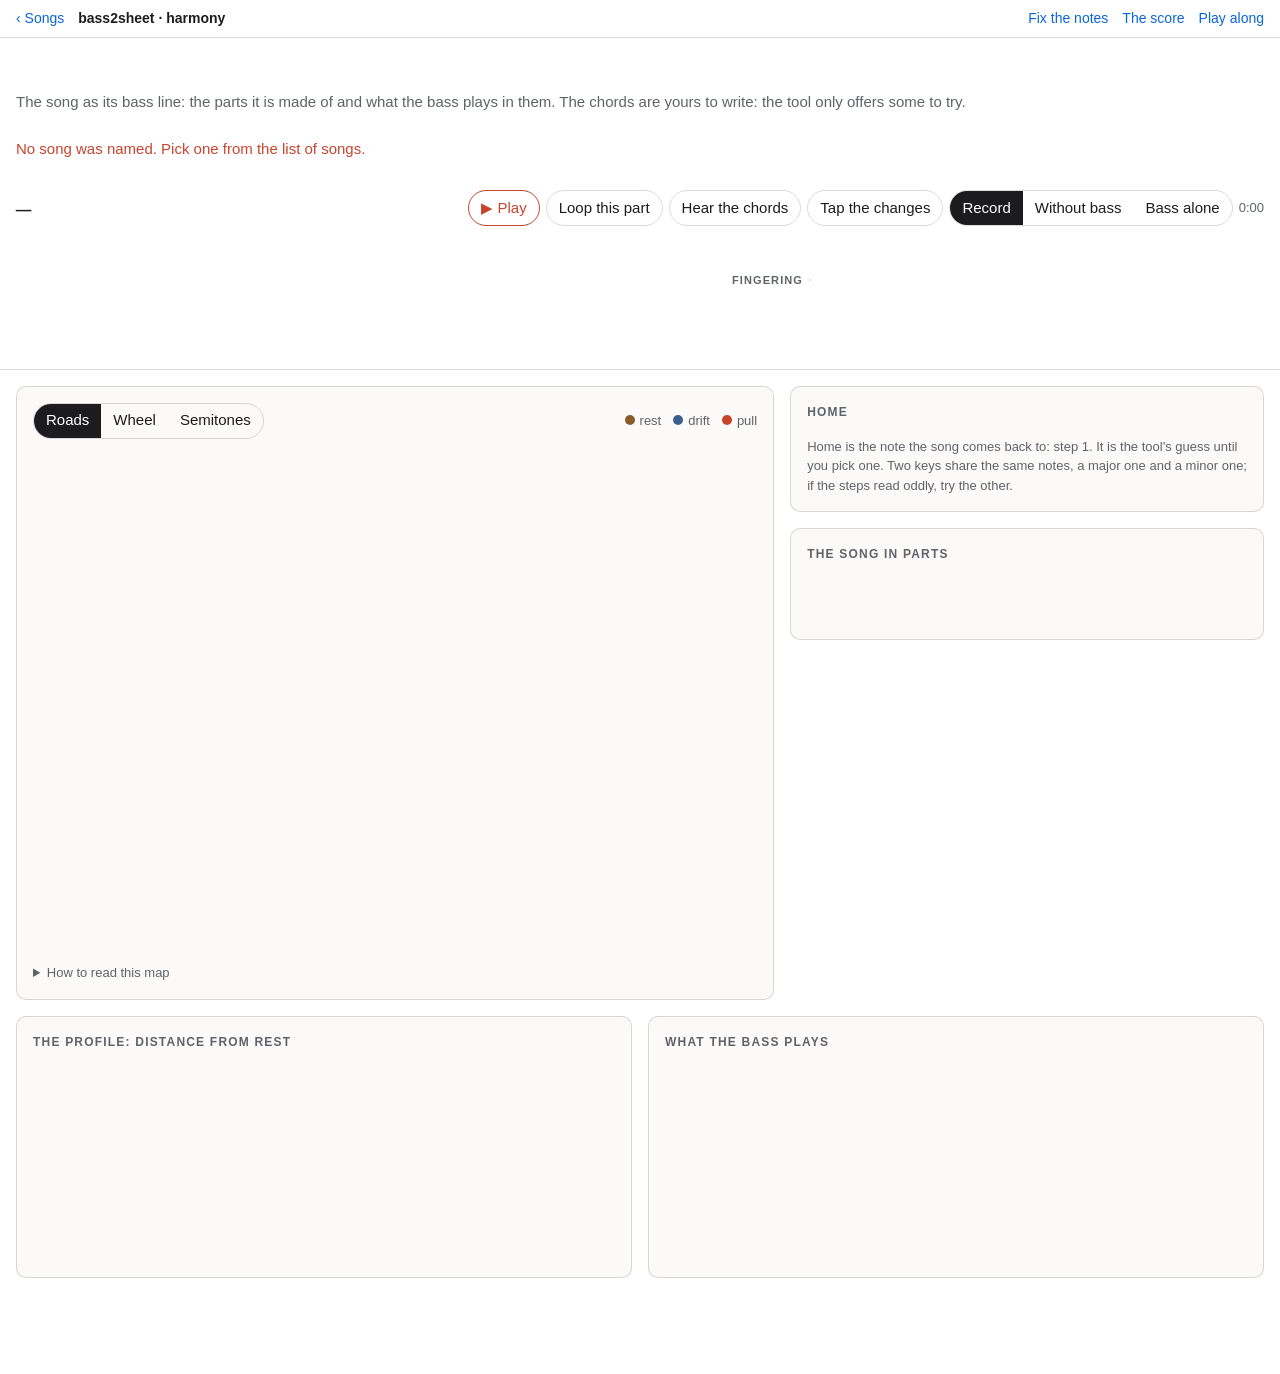
==== commit b3dde911: "The chords of a song are the person's to write The harmony page showed the tool's chords as the song" ====
--- a/src/bass2sheet/copilot_harmony.html
+++ b/src/bass2sheet/copilot_harmony.html
@@ -64,11 +64,8 @@
 .edit{flex:1 1 100%;display:flex;flex-direction:column;gap:6px;padding:var(--s2) var(--s3);border:1px solid var(--text);border-radius:var(--r);background:var(--card)}
 .edit select{min-height:28px;font-size:.875rem}
 .chip.pick{box-shadow:inset 0 0 0 2px var(--text)}
-.chip.yours b::after{content:" ✓";font-family:var(--sans);font-size:.65em;color:var(--text-2)}
-.chip.implied{border-style:dotted;border-bottom-style:solid}
-.chip.implied b{font-style:italic}
-.chip.unsure{border-style:dashed;border-bottom-style:solid}
-.chip.unsure b::after{content:" ?";font-family:var(--sans);font-size:.7em;color:var(--pull)}
+.chip.bare{border-style:dotted;border-bottom-style:solid}
+.chip.bare b{font-family:var(--sans);font-size:.9375rem;color:var(--text-2)}
 .kbd{flex:1 1 100%;display:flex;align-items:center;gap:var(--s4);min-width:0}
 .kside{flex:1 1 0;min-width:0;display:flex;flex-direction:column;gap:4px}
 .v-tag{font-size:.6875rem;letter-spacing:.1em;text-transform:uppercase;font-weight:600;color:var(--text-2)}
@@ -165,6 +162,35 @@
   #neck{width:100%}
 }
 @media (prefers-reduced-motion:reduce){*{transition:none!important;animation:none!important}}
+
+/* the round that plays, bar by bar: the person's chords over four beats, and the bass line under them */
+.barbox{flex:none;display:grid;gap:2px;padding:3px 4px 2px;border:1px solid var(--line);border-radius:8px;min-width:124px}
+.barbox.playing{background:var(--pull-soft);box-shadow:inset 0 0 0 1px var(--text)}
+.barbox .cells,.barbox .beats{display:grid;grid-template-columns:repeat(4,1fr);gap:2px}
+.cell{min-height:26px;padding:0 4px;border:0;border-bottom:3px solid var(--line);border-radius:4px 4px 0 0;background:transparent;cursor:pointer;font-family:var(--serif);font-size:1rem;line-height:1.5;text-align:left;white-space:nowrap;overflow:hidden;text-overflow:ellipsis}
+.cell:hover,.beat:hover{background:var(--ink-soft)}
+.cell.rest{border-bottom-color:var(--rest)}.cell.drift{border-bottom-color:var(--drift)}.cell.pull{border-bottom-color:var(--pull)}
+.cell.goes{color:var(--text-2);font-size:.8125rem;line-height:1.85;border-bottom-style:dotted}
+.cell.open{color:var(--pull);font-weight:700;border-bottom-color:var(--pull);border-bottom-style:dashed}
+.cell.none{color:var(--text-2);font-family:var(--sans);font-size:.6875rem;line-height:2.2}
+.beat{height:18px;padding:0;border:0;border-radius:4px;background:transparent;cursor:pointer;font-size:.625rem;line-height:1;color:var(--text-2)}
+.beat.marked{color:var(--text);font-weight:700}
+.beat.cur{background:var(--ink-soft);color:var(--text)}
+.beat.sel{background:var(--text);color:var(--paper)}
+.barbox u{font-size:.625rem;color:var(--text-2);text-decoration:none;white-space:nowrap;min-height:1.1em;text-align:center}
+.barbox .n{font-size:.5625rem;color:var(--text-2);letter-spacing:.04em}
+.now .path{flex:1 1 100%;order:3;align-items:flex-start}
+.now .transport{flex:1 1 auto;flex-wrap:wrap;justify-content:flex-end}
+.now .tapbar,.now .edit,.now .kbd{order:4}
+.tapbar{flex:1 1 100%;display:flex;align-items:center;gap:var(--s3)}
+.tapbar .btn{min-height:44px;padding:0 var(--s6);font-size:1.05rem;border-color:var(--pull);color:var(--pull);font-weight:600}
+.tapbar .btn:active{background:var(--pull);color:#fff}
+.offer{display:inline-flex;align-items:center;gap:4px}
+.chip.also b::after{content:" ✓";font-family:var(--sans);font-size:.65em;color:var(--text-2)}
+.st.dest.rest circle{fill:var(--rest-soft);stroke:var(--rest);stroke-width:2.2;stroke-dasharray:4 3}
+.st.dest.drift circle{fill:var(--drift-soft);stroke:var(--drift);stroke-width:2.2;stroke-dasharray:4 3}
+.st.dest.pull circle{fill:var(--pull-soft);stroke:var(--pull);stroke-width:2.2;stroke-dasharray:4 3}
+.st.dest{opacity:1}
 </style>
 </head>
 <body>
@@ -178,7 +204,7 @@
 </header>
 <main>
   <h1 id="title">&nbsp;</h1>
-  <p class="dek">The song as its chords: what each one does, the few loops the song is made of, and what the bass plays over them.</p>
+  <p class="dek">The song as its bass line: the parts it is made of and what the bass plays in them. The chords are yours to write: the tool only offers some to try.</p>
   <div class="short" id="short" hidden></div>
   <p id="error" hidden></p>
 
@@ -192,8 +218,8 @@
     <div class="transport">
       <button class="btn go" id="play" type="button">▶ Play</button>
       <button class="btn" id="loop" type="button" aria-pressed="false" title="Go round the part that is playing until you stop it">Loop this part</button>
-      <button class="btn" id="chords" type="button" aria-pressed="false" title="Play the chords the page names, in a plain keyboard sound, over what you hear: a wrong chord is heard at once">Hear the chords</button>
-      <button class="btn" id="change" type="button" title="Put another chord in the bar that sounds, after hearing the bar with it">Change this chord</button>
+      <button class="btn" id="chords" type="button" aria-pressed="false" title="Play the chords you wrote, in a plain keyboard sound, over what you hear">Hear the chords</button>
+      <button class="btn" id="tapmode" type="button" aria-pressed="false" title="Mark where the chords change by pressing a button while the song plays">Tap the changes</button>
       <span class="seg" id="hear" title="What you hear">
         <button class="btn" type="button" data-hear="record" aria-pressed="true">Record</button>
         <button class="btn" type="button" data-hear="nobass" aria-pressed="false">Without bass</button>
@@ -201,11 +227,16 @@
       </span>
       <span class="muted small" id="clock">0:00</span>
     </div>
+    <div class="tapbar" id="tapbar" hidden>
+      <button class="btn" id="tap" type="button">Chord changes here</button>
+      <span class="small muted" id="tap-note">Press Play, then press this button (or the T key) each time you hear the chord change. Each press marks the nearest beat; you choose the chords afterwards.</span>
+    </div>
     <div class="edit" id="edit" hidden>
       <div class="row">
         <span class="v-tag" id="edit-where"></span>
-        <span class="small muted" id="edit-heard"></span>
+        <span class="small" id="edit-there"></span>
         <span class="grow"></span>
+        <button class="btn mini" id="edit-next" type="button" hidden>Next to choose ›</button>
         <button class="btn mini" id="edit-close" type="button">Close</button>
       </div>
       <div class="row">
@@ -214,14 +245,15 @@
         <span class="small muted">or</span>
         <select id="edit-root" aria-label="The root of another chord"></select>
         <select id="edit-quality" aria-label="The kind of that chord"></select>
-        <button class="btn mini" id="edit-try" type="button">▶ Hear the bar with it</button>
+        <button class="btn mini" id="edit-put" type="button">Put it here</button>
       </div>
       <div class="row">
-        <button class="btn mini" id="edit-hear" type="button">▶ Hear the bar as it is</button>
-        <button class="btn go" id="edit-here" type="button" disabled>Change this bar</button>
-        <button class="btn" id="edit-all" type="button" hidden></button>
-        <button class="btn" id="edit-back" type="button" hidden>Back to what the tool heard</button>
-        <span class="small muted" id="edit-note">Click a chord to hear this bar with it. Nothing changes until you say so.</span>
+        <button class="btn mini" id="edit-hear" type="button">▶ Hear it</button>
+        <button class="btn mini" id="edit-none" type="button" title="From this beat on there is no chord, until the next one you mark">No chord from here</button>
+        <button class="btn mini" id="edit-remove" type="button" hidden>Remove</button>
+        <button class="btn" id="edit-also" type="button" hidden></button>
+        <button class="btn" id="edit-copy" type="button" hidden></button>
+        <span class="small muted" id="edit-note"></span>
       </div>
     </div>
     <div class="kbd">
@@ -230,7 +262,7 @@
         <div class="row" style="gap:6px"><span class="v-tag">Fingering</span><span class="seg" id="tabs"></span></div>
         <p class="small muted" id="effort" style="margin:0"></p>
         <div class="v-tag" id="where">&nbsp;</div>
-        <p class="small" id="lead">The neck shows only what the bass plays: the shape of the bar that sounds, and faintly the other places this part of the song uses.</p>
+        <p class="small" id="lead"></p>
       </div>
     </div>
   </div>
@@ -247,25 +279,16 @@
           <span class="grow"></span>
           <span class="legend"><span><i class="bg-rest"></i>rest</span><span><i class="bg-drift"></i>drift</span><span><i class="bg-pull"></i>pull</span></span>
         </div>
+        <p class="small" id="map-hint" style="margin:0 0 var(--s2)"></p>
         <svg id="map" viewBox="0 0 760 534"></svg>
-        <div class="row" id="reading-row" style="margin-top:var(--s2)" hidden>
-          <span class="v-tag">Chords</span>
-          <span class="seg" id="readings">
-            <button class="btn mini" type="button" data-reading="bars" title="One chord a bar, major or minor: coarse, and steady from one round to the next">One a bar</button>
-            <button class="btn mini" type="button" data-reading="eighths" title="Heard eighth note by eighth note, with sevenths: finer, and two chords may share a bar. More often right where a band plays the chords; less steady over a bass riff with little else">Eighth by eighth</button>
-          </span>
-          <span class="small muted" id="reading-note"></span>
-        </div>
         <details class="lens-help"><summary>How to read this map</summary><p class="small muted" id="lens-note"></p></details>
-        <p class="small muted" id="rough" style="margin:var(--s2) 0 0" hidden></p>
       </div>
     </div>
     <div class="rightcol">
       <div class="card">
         <h3>Home</h3>
         <div class="row" id="homes"></div>
-        <p class="small muted" style="margin:var(--s2) 0 0">Home is the note the song comes back to. Two keys share the same notes, a major one and a minor one: if the numerals read oddly, try the other.</p>
-        <p class="small" id="keys-note" style="margin:var(--s2) 0 0" hidden></p>
+        <p class="small muted" style="margin:var(--s2) 0 0">Home is the note the song comes back to: step 1. It is the tool's guess until you pick one. Two keys share the same notes, a major one and a minor one; if the steps read oddly, try the other.</p>
       </div>
       <div class="card">
         <h3>The song in parts</h3>
@@ -277,7 +300,7 @@
   </div>
 
   <div class="two">
-    <div class="card">
+    <div class="card" id="profile-card">
       <h3>The profile: distance from rest</h3>
       <svg id="profile" viewBox="0 0 600 200"></svg>
       <p class="small muted" id="profile-note" style="margin:var(--s2) 0 0"></p>
@@ -376,17 +399,55 @@
     for (const p of parts) if (p.letter === letter) for (let b = 0; b < p.bars; b++) if ((b + (p.skip || 0)) % p.size === k) out.push(p.bar + b);
     return out;
   },
-  // the chords to offer for a bar, each once: what the tool heard there, the chords of this song (the most used
-  // first), then the chords of the key
-  offers(heard, places, home, most = 12) {
-    const KEY = home.major ? [[0, ""], [2, "m"], [4, "m"], [5, ""], [7, ""], [9, "m"], [11, "dim"]] : [[0, "m"], [2, "dim"], [3, ""], [5, "m"], [7, "m"], [7, ""], [8, ""], [10, ""]];
-    const all = [...heard, ...places, ...KEY.map(([step, quality]) => ({ root: (home.root + step) % 12, quality }))];
-    const seen = new Set(), out = [];
-    for (const c of all) {
-      const key = c.root + "," + c.quality;
-      if (!seen.has(key) && out.length < most) { seen.add(key); out.push({ root: c.root, quality: c.quality }); }
+  // the beat nearest to time t, as sixteenths from the start of bar 1 (a mark's `at`); bars have their four
+  // beats' times
+  beatAt(bars, t) {
+    let best = 0, gap = Infinity;
+    bars.forEach((bar, k) => bar.beats.forEach((time, b) => {
+      if (Math.abs(time - t) < gap) { gap = Math.abs(time - t); best = 16 * k + 4 * b; }
+    }));
+    return best;
+  },
+  // what a bar shows of the person's chords, as stretches of beats in order: [{beat, beats, kind, chord}], kind
+  // "chord", "open" (a change is marked, its chord is to choose), "none" (no chord from here), "goes on" (the
+  // chord that comes into the bar from before) or "empty"
+  barCells(marks, k, comesIn) {
+    const mine = marks.filter(m => m.at >= 16 * k && m.at < 16 * k + 16).sort((a, b) => a.at - b.at);
+    const cells = [], first = mine.length ? (mine[0].at % 16) / 4 : 4;
+    if (first > 0) cells.push({ beat: 0, beats: first, kind: comesIn ? "goes on" : "empty", chord: comesIn || null });
+    mine.forEach((m, i) => {
+      const beat = (m.at % 16) / 4, next = i + 1 < mine.length ? (mine[i + 1].at % 16) / 4 : 4;
+      cells.push({ beat, beats: next - beat, kind: m.chord ? "chord" : m.open ? "open" : "none", chord: m.chord || null });
+    });
+    return cells;
+  },
+  // the bars shown in a row around bar k of a part (bars counted from 0): the round that holds it, or, for a
+  // loop shorter than four bars, as many rounds as make four bars or more; only bars of the part
+  window(part, k) {
+    const span = part.size * Math.ceil(4 / part.size), zero = part.bar - 1 - (part.skip || 0);
+    const first = zero + Math.floor((k - zero) / span) * span, out = [];
+    for (let b = first; b < first + span; b++) if (b >= part.bar - 1 && b < part.bar - 1 + part.bars) out.push(b);
+    return out;
+  },
+  // the rounds of the parts with one letter, each as [first sixteenth, one past its last, where its loop's
+  // first bar is (which may lie before a part that comes in part of the way round)]
+  roundsOf(parts, letter) {
+    const out = [];
+    for (const p of parts) {
+      if (p.letter !== letter) continue;
+      const first = 16 * (p.bar - 1), last = first + 16 * p.bars;
+      for (let zero = first - 16 * (p.skip || 0); zero < last; zero += 16 * p.size) out.push([Math.max(zero, first), Math.min(zero + 16 * p.size, last), zero]);
     }
     return out;
+  },
+  // the round a sixteenth is in, and how many other rounds of the same part have no mark yet: where the
+  // chords of this round can be copied to
+  emptyRounds(parts, marks, at) {
+    const part = parts.find(p => at >= 16 * (p.bar - 1) && at < 16 * (p.bar - 1 + p.bars));
+    if (!part) return { round: null, marked: 0, empty: 0 };
+    const rounds = Harmony.roundsOf(parts, part.letter), inside = r => marks.filter(m => m.at >= r[0] && m.at < r[1]).length;
+    const round = rounds.find(r => at >= r[0] && at < r[1]);
+    return { round, marked: inside(round), empty: rounds.filter(r => r !== round && inside(r) === 0).length };
   },
   // "the 2nd fret of the A string", "the open E string"
   fretName(string, fret) {
@@ -431,9 +492,18 @@
 const song = decodeURIComponent(location.hash.slice(1));
 const au = $("au");
 let H = null;                     // what the server says of the song
-const S = { view: "roads", hear: "record", loop: false, chord: -1, part: -1, note: -1, bar: -1, looping: null, chords: false, trying: null };
-const E = { bar: 0, pick: null };   // the bar whose chord is being changed (from 1; 0: none), and the chord tried
-const KINDS = { "": "major", m: "minor", dim: "diminished", aug: "augmented", sus4: "sus4", 6: "6", m6: "m6", 7: "7", maj7: "maj7", m7: "m7", m7b5: "m7♭5", dim7: "dim7" };
+const S = { view: "roads", hear: "record", loop: false, chord: -1, part: -1, note: -1, bar: -1, beat: -1, looping: null, chords: false, trying: null, tap: false };
+// the beat a chord is being put on (a mark's `at`), what the tool offers there, and whether that was asked
+// for since the chords last changed
+const E = { at: null, offers: null, fresh: false };
+const JOB = { rest: "Home · rest", drift: "Away · drift", pull: "Tension · pull" };
+const KINDS = { "": "major", m: "minor", 7: "7", maj7: "maj7", m7: "m7", sus4: "sus4", 6: "6", m6: "m6", dim: "diminished", m7b5: "m7♭5", dim7: "dim7", aug: "augmented" };
+const ARROW = '<defs><marker id="ah" viewBox="0 0 10 10" refX="8" refY="5" markerWidth="11" markerHeight="11" markerUnits="userSpaceOnUse" orient="auto"><path d="M0,0L10,5L0,10z" fill="context-stroke"/></marker></defs>';
+const NOTES = {
+  roads: "Roads: three regions for the three jobs a chord can do. The usual trip runs Home → Away → Tension → Home; the arrows are the steps your chords take, bolder where the song takes them often. Inside each region, darker (flatter) chords sit on the left and brighter (sharper) ones on the right. Each region has three rows: the one facing the middle of the map is in the key, the next is one step outside it (borrowed chords and the dominants of other chords), and the rim is far outside. Filled circles are the chords you wrote. While you are putting a chord on a beat, the dashed circles are the ones the tool would try there, and a click on any chord puts it on the beat.",
+  wheel: "Wheel: the circle of fifths with home at the top. Majors outside, the minor chords with the same notes inside them, diminished chords at the hub. The shaded wedge is the key; the dashed wedge is the other mode on the same home, which songs borrow from. Neighbours are close; the far side is a tritone away.",
+  semitones: "Semitones: the twelve notes in order round the circle, home at the top, each step clockwise a semitone up. The three chords on one note sit on one spoke: major outside, minor inside it, diminished at the hub. A bass player reads it as the neck: one step round is one fret.",
+};
 // The chords in a plain keyboard sound, so that a chord can be heard against the record.
 const Keys = {
   ctx: null, voices: [], now: null,
@@ -492,52 +562,70 @@
     this.now = null;
   },
 };
-const JOB = { rest: "Home · rest", drift: "Away · drift", pull: "Tension · pull" };
-const ARROW = '<defs><marker id="ah" viewBox="0 0 10 10" refX="8" refY="5" markerWidth="11" markerHeight="11" markerUnits="userSpaceOnUse" orient="auto"><path d="M0,0L10,5L0,10z" fill="context-stroke"/></marker></defs>';
-const NOTES = {
-  roads: "Roads: three regions for the three jobs a chord can do. The usual trip runs Home → Away → Tension → Home; the arrows are the steps this song takes, bolder where it takes them often. Inside each region, darker (flatter) chords sit on the left and brighter (sharper) ones on the right. Each region has three rows: the one facing the middle of the map is in the key, the next is one step outside it (borrowed chords and the dominants of other chords), and the rim is far outside. Filled circles are the chords of this song. Click one to hear where the song goes there.",
-  wheel: "Wheel: the circle of fifths with home at the top. Majors outside, the minor chords with the same notes inside them, diminished chords at the hub. The shaded wedge is the key; the dashed wedge is the other mode on the same home, which songs borrow from. Neighbours are close; the far side is a tritone away.",
-  semitones: "Semitones: the twelve notes in order round the circle, home at the top, each step clockwise a semitone up. The three chords on one note sit on one spoke: major outside, minor inside it, diminished at the hub. A bass player reads it as the neck: one step round is one fret.",
-};
 
 function seek(t, play) {
   S.looping = null;  // going somewhere by hand: the part to go round is the one landed in
+  S.trying = null;
   au.currentTime = Math.max(0, Math.min(H.length - 0.05, t));
   if (play && au.paused) au.play();
   tick(true);
 }
-function toggle() { if (au.paused) au.play(); else au.pause(); }
-
-/* ----- the chord that sounds, the part's loop as chips, the neck ----- */
+function toggle() { S.trying = null; if (au.paused) au.play(); else au.pause(); }
+function fail(text) { $("error").hidden = !text; $("error").textContent = text || ""; }
+async function post(body) {   // something the person sets: the server answers with the song as it is then
+  const r = await fetch("/api/harmony", { method: "POST", headers: { "Content-Type": "application/json" }, body: JSON.stringify({ song, ...body }) });
+  const data = await r.json();
+  if (data.error) { fail(data.error); return false; }
+  fail("");
+  H = data;
+  E.fresh = false;   // what was offered was for the chords as they were
+  return true;
+}
+const timeOf = at => H.bars[Math.floor(at / 16)].beats[(at % 16) / 4];
+const markAt = at => H.marks.find(m => m.at === at);
+const chordAt = at => H.chords.find(c => c.at <= at && at < c.until);
+const partAt = at => H.parts.find(p => at >= 16 * (p.bar - 1) && at < 16 * (p.bar - 1 + p.bars));
+
+/* ----- the chord that sounds, the round that plays as bars of four beats, the neck ----- */
 function paintHere() {
-  const c = H.chords[S.chord], job = $("here-job");
-  $("here-name").textContent = c ? L.flat(c.name + (c.slash ? "/" + c.slash : "")) : "–";
-  $("here-num").textContent = c ? L.flat(c.numeral) : "";
+  const c = H.chords[S.chord], bar = H.bars[S.bar], job = $("here-job");
+  $("here-name").textContent = c ? L.flat(c.name) : "–";
+  $("here-num").textContent = c ? L.flat(c.numeral) : bar && bar.stands_on ? `bass on ${L.flat(bar.stands_on)}` : "";
   job.hidden = !c;
   if (c) {
     job.className = "job " + c.job;
     job.textContent = (c.far === 0 ? "home" : JOB[c.job]) + (c.ring ? (c.ring === 1 ? " · outside the key" : " · far out") : "");
   }
 }
-function chip(bar, line, k, extra = "") {
-  const first = bar[0] || { name: "–", numeral: "", job: "none" };
-  const name = bar.map(c => L.flat(c.name)).join(" ") || "–", num = bar.map(c => L.flat(c.numeral)).join(" ");
-  const bass = line ? line.notes.map(n => L.flat(n.degree || "·")).join(" ") : "";
-  return `<button type="button" class="chip ${first.job}${extra}" data-k="${k}"><b>${L.esc(name)}</b><i>${L.esc(num)}</i>${line ? `<u title="What the bass plays in this bar, as steps of the chord">${L.esc(bass)}</u>` : ""}</button>`;
-}
-const again = (loop, k) => (k > 0 && JSON.stringify(loop[k]) === JSON.stringify(loop[k - 1]) ? " again" : "");
+// what the bass plays in a bar, in words: steps of the chord where the bar has one throughout, else of the key
+function barLine(k) {
+  const notes = H.bass.filter(n => n.bar === k + 1), byChord = notes.length > 0 && notes.every(n => n.degree);
+  return notes.map(n => L.flat(byChord ? n.degree : n.step)).join(" ");
+}
+function barBox(k, playing) {
+  const bar = H.bars[k], cells = L.barCells(H.marks, k, bar.comes_in);
+  const label = c => c.kind === "chord" ? L.flat(c.chord.name) : c.kind === "open" ? "?" : c.kind === "none" ? "no chord" : c.kind === "goes on" ? L.flat(c.chord.name) : "";
+  const kind = c => c.kind === "chord" ? c.chord.job : c.kind === "goes on" ? "goes " + c.chord.job : c.kind === "open" ? "open" : c.kind === "none" ? "none" : "";
+  const title = c => c.kind === "goes on" ? `${L.flat(c.chord.name)} goes on from before` : c.kind === "open" ? "A change is marked here: choose its chord" : c.kind === "empty" ? "No chord here yet" : "";
+  return `<div class="barbox${playing ? " playing" : ""}" data-bar="${k}">
+    <span class="n">bar ${k + 1}</span>
+    <div class="cells">${cells.map(c => `<button type="button" class="cell ${kind(c)}" style="grid-column:span ${c.beats}" data-at="${16 * k + 4 * c.beat}" title="${title(c)}">${L.esc(label(c)) || "&nbsp;"}</button>`).join("")}</div>
+    <div class="beats">${[0, 1, 2, 3].map(b => {
+      const at = 16 * k + 4 * b;
+      return `<button type="button" class="beat${markAt(at) ? " marked" : ""}${at === E.at ? " sel" : ""}${playing && b === S.beat ? " cur" : ""}" data-at="${at}" title="Bar ${k + 1}, beat ${b + 1}: put a chord here">${b + 1}</button>`;
+    }).join("")}</div>
+    <u title="What the bass plays in this bar: steps of the key, or of the chord where the bar has one">${L.esc(barLine(k)) || "&nbsp;"}</u>
+  </div>`;
+}
 function paintPath() {
   const p = H.parts[S.part], el = $("path");
   if (!p) { el.innerHTML = '<span class="muted small">Press Play, or click a part of the song.</span>'; $("where").innerHTML = "&nbsp;"; return; }
-  const [round, k] = L.round(p, H.bars, au.currentTime), rounds = Math.ceil((p.bars + p.skip) / p.size);
-  const held = p.loop.map((bar, i) => {   // what this round's bars hold; the loop's own where the round has no such bar
-    const at = p.bar - 1 + (round - 1) * p.size + i - p.skip, inside = at >= p.bar - 1 && at < p.bar - 1 + p.bars;
-    return inside ? { bar: H.bars[at].holds, yours: H.bars[at].yours, unsure: H.bars[at].unsure, implied: H.bars[at].implied } : { bar, yours: false, unsure: false, implied: false };
-  });
-  const shown = held.map(h => h.bar);
-  el.innerHTML = `<span class="mark" title="The part that is playing">${p.letter}</span>` + held.map((h, i) => chip(h.bar, null, i, again(shown, i) + (i === k ? " playing" : "") + (h.yours ? " yours" : "") + (h.unsure ? " unsure" : "") + (h.implied ? " implied" : ""))).join("");
-  el.querySelectorAll(".chip").forEach(b => { b.onclick = () => seek(H.bars[L.barOf(p, round, +b.dataset.k)].time + 0.01, false); });
-  const cur = el.querySelector(".playing");
+  const [round, , bar] = L.round(p, H.bars, au.currentTime), rounds = Math.ceil((p.bars + p.skip) / p.size);
+  let s = `<span class="mark" title="The part that is playing">${p.letter}</span>`;
+  for (const k of L.window(p, bar)) if (k < H.bars.length) s += barBox(k, k === bar);
+  el.innerHTML = s;
+  el.querySelectorAll("[data-at]").forEach(b => { b.onclick = () => select(+b.dataset.at); });
+  const cur = el.querySelector(".barbox.playing");
   if (cur && cur.scrollIntoView) cur.scrollIntoView({ block: "nearest", inline: "nearest" });
   $("where").textContent = `Part ${p.letter} · ${rounds > 1 ? `round ${round} of ${rounds} · ` : ""}bar ${S.bar + 1}`;
 }
@@ -545,6 +633,7 @@
   const c = H.chords[S.chord], n = H.bass[S.note], p = H.parts[S.part];
   const last = Math.min(24, Math.max(12, ...H.bass.map(b => b.fret))), W = (724 - 48) / last;
   const X = f => (f === 0 ? 24 : 48 + (f - 0.5) * W), Y = s => 22 + (3 - s) * 26;   // the G string on top, as in tab
+  const said = q => L.flat((q.degree || q.step || "·").replace(/[↑↓]/, ""));
   let s = `<line class="nut" x1="48" x2="48" y1="14" y2="108"/>`;
   for (let f = 1; f <= last; f++) s += `<line class="fret" x1="${(48 + f * W).toFixed(1)}" x2="${(48 + f * W).toFixed(1)}" y1="16" y2="106"/>`;
   const single = [3, 5, 7, 9, 15, 17, 19, 21].filter(f => f <= last), double = [12, 24].filter(f => f <= last);
@@ -555,7 +644,7 @@
   // only what is played: faintly, every place this part of the song uses; ringed and joined in the order they
   // are played, the notes of this bar; filled, the note that sounds; and where the hand is: four frets from the
   // first finger
-  const inBar = S.bar >= 0 ? H.bass.filter(b => b.bar === S.bar + 1) : [], bar = L.shape(inBar);
+  const inBar = S.bar >= 0 ? H.bass.filter(b => b.bar === S.bar + 1) : [], bar = L.shape(inBar.map(b => ({ ...b, degree: b.degree || b.step })));
   const at = n && n.hand ? n.hand : (inBar.find(b => b.hand) || {}).hand;
   if (at) {
     const x0 = 48 + (at - 1) * W, x1 = 48 + Math.min(last, at + 3) * W;
@@ -568,14 +657,15 @@
   if (inBar.length > 1) s += `<polyline class="shape" points="${inBar.map(b => X(b.fret).toFixed(1) + "," + Y(b.string)).join(" ")}"/>`;
   bar.forEach(q => {
     const tone = q.role && q.role !== "other" && c ? c.job : "none";
-    s += `<g class="tone ${tone}${q.role === "root" ? " root" : ""}"><circle cx="${X(q.fret).toFixed(1)}" cy="${Y(q.string)}" r="10.5"/><text x="${X(q.fret).toFixed(1)}" y="${Y(q.string) + 4}">${L.flat((q.degree || "·").replace(/[↑↓]/, ""))}</text></g>`;
+    s += `<g class="tone ${tone}${q.role === "root" ? " root" : ""}"><circle cx="${X(q.fret).toFixed(1)}" cy="${Y(q.string)}" r="10.5"/><text x="${X(q.fret).toFixed(1)}" y="${Y(q.string) + 4}">${said(q)}</text></g>`;
   });
-  if (n) s += `<g class="sound"><circle class="${n.role && n.role !== "other" && c ? "f-" + c.job : "f-none"}" cx="${X(n.fret).toFixed(1)}" cy="${Y(n.string)}" r="12.5"/><text x="${X(n.fret).toFixed(1)}" y="${Y(n.string) + 4}">${L.flat((n.degree || "").replace(/[↑↓]/, "")) || "·"}</text></g>`;
+  if (n) s += `<g class="sound"><circle class="${n.role && n.role !== "other" && c ? "f-" + c.job : "f-none"}" cx="${X(n.fret).toFixed(1)}" cy="${Y(n.string)}" r="12.5"/><text x="${X(n.fret).toFixed(1)}" y="${Y(n.string) + 4}">${said(n)}</text></g>`;
   $("neck").innerHTML = s;
   const what = { root: "the root", third: "the third", fifth: "the fifth", seventh: "the seventh", other: "a passing note" };
   const frets = bar.map(q => q.fret), span = frets.length ? (Math.min(...frets) === Math.max(...frets) ? `fret ${frets[0]}` : `frets ${Math.min(...frets)} to ${Math.max(...frets)}`) : "";
-  $("lead").textContent = n && c
-    ? `The bass plays ${H.names[n.pitch % 12].replace("b", "♭").replace("#", "♯")}, ${what[n.role] || "a note"} of ${L.flat(c.name)}: ${L.fretName(n.string, n.fret)}.${n.hand ? ` The hand is at fret ${n.hand}.` : ""}`
+  const name = n ? H.names[n.pitch % 12].replace("b", "♭").replace("#", "♯") : "";
+  $("lead").textContent = n
+    ? `The bass plays ${name}, ${n.role && c ? `${what[n.role]} of ${L.flat(c.name)}` : `step ${L.flat(n.step)} of the key`}: ${L.fretName(n.string, n.fret)}.${n.hand ? ` The hand is at fret ${n.hand}.` : ""}`
     : bar.length ? `This bar is played on ${span}. Ringed: its notes, joined in the order they are played. Faint: the other places this part uses.`
     : "The neck shows only what the bass plays: the shape of the bar that sounds, and faintly the other places this part of the song uses.";
 }
@@ -589,24 +679,103 @@
 function paintTabs() {
   const el = $("tabs"), of = id => H.tabs.find(t => t.id === id), said = t => `${t.moves} hand move${t.moves === 1 ? "" : "s"}`;
   el.innerHTML = Object.keys(TABS).map(id => `<button class="btn mini" type="button" data-tab="${id}" aria-pressed="${H.tab === id}" title="${TABS[id][1]}. In this song: ${said(of(id))}, ${of(id).skips} string skips, ${Math.round(100 * of(id).open / Math.max(1, of(id).notes))}% of the notes on open strings.">${TABS[id][0]}</button>`).join("");
-  el.querySelectorAll("button").forEach(b => { b.onclick = () => setTab(b.dataset.tab); });
+  el.querySelectorAll("button").forEach(b => { b.onclick = async () => { if (await post({ tab: b.dataset.tab })) paintAll(); }; });
   const now = of(H.tab) || of("easy"), others = Object.keys(TABS).filter(id => id !== H.tab).map(id => `${TABS[id][0].toLowerCase()}: ${of(id).moves}`).join(", ");
   $("effort").textContent = `In this song: ${said(now)}, ${now.skips} string skips, ${Math.round(100 * now.open / Math.max(1, now.notes))}% open strings (${others}). The score's tab follows.`;
 }
-async function setReading(reading) {
-  const r = await fetch("/api/harmony", { method: "POST", headers: { "Content-Type": "application/json" }, body: JSON.stringify({ song, reading }) });
-  const data = await r.json();
-  if (data.error) { $("error").hidden = false; $("error").textContent = data.error; return; }
-  H = data;
-  closeEdit();
+
+/* ----- putting a chord on a beat ----- */
+async function select(at) {   // the beat a chord is put on: the tool's offers for it are asked for
+  if (!H || at < 0 || Math.floor(at / 16) >= H.bars.length) return;
+  au.pause();
+  S.trying = null;
+  E.at = at;
+  E.offers = null;
+  E.fresh = false;
+  au.currentTime = timeOf(at) + 0.01;
+  tick(true);
+  paintEdit();
+  await loadOffers();
+}
+async function loadOffers() {
+  const at = E.at;
+  if (at === null) return;
+  const r = await fetch(`/api/offers?id=${encodeURIComponent(song)}&at=${at}`), data = await r.json();
+  if (E.at !== at) return;
+  if (data.error) { fail(data.error); E.offers = { offers: [], rounds: [] }; } else E.offers = data;
+  E.fresh = true;
+  paintEdit();
+  paintMap();
+}
+function closeEdit() {
+  E.at = null;
+  E.offers = null;
+  S.trying = null;
+  paintEdit();
+  paintPath();
+  paintMap();
+}
+async function put(chord) {   // a chord on the beat that is selected, and the stretch of the record with it
+  const at = E.at;
+  if (at === null || !(await post({ marks: [{ at, chord }] }))) return;
   paintAll();
-}
-async function setTab(tab) {
-  const r = await fetch("/api/harmony", { method: "POST", headers: { "Content-Type": "application/json" }, body: JSON.stringify({ song, tab }) });
-  const data = await r.json();
-  if (data.error) { $("error").hidden = false; $("error").textContent = data.error; return; }
-  H = data;
-  paintAll();
+  loadOffers();
+  if (Array.isArray(chord)) audition(at);
+}
+function audition(at) {   // the record from two beats before a mark to the end of its chord (a bar at most), with the chords you wrote
+  const m = markAt(at), bar = H.bars[Math.floor(at / 16)];
+  if (!m) return;
+  const beat = (bar.end - bar.time) / 4;
+  S.trying = { from: Math.max(0, m.start - 2 * beat), at: m.start, to: Math.min(m.end, m.start + 4 * beat) };
+  S.looping = null;
+  Keys.stop();
+  au.currentTime = S.trying.from;
+  au.play();
+}
+function paintEdit() {
+  const el = $("edit");
+  el.hidden = E.at === null;
+  document.documentElement.style.setProperty("--nowh", $("now").offsetHeight + "px");
+  if (E.at === null) return;
+  const at = E.at, k = Math.floor(at / 16), beat = (at % 16) / 4 + 1, part = partAt(at), m = markAt(at), going = chordAt(at);
+  $("edit-where").textContent = `Bar ${k + 1} · beat ${beat}${part ? " · part " + part.letter : ""}`;
+  $("edit-there").textContent = m && m.chord ? `${L.flat(m.chord.name)} starts here.`
+    : m && m.open ? "A change is marked here. Choose its chord."
+    : m ? "No chord from here."
+    : going ? `Nothing starts here: ${L.flat(going.name)} goes on from bar ${going.bar}. A chord you pick starts here.`
+    : "No chord here yet. Pick one to hear it.";
+  const offers = E.offers ? E.offers.offers : [], cur = m && m.chord;
+  $("edit-offers").innerHTML = E.offers
+    ? offers.map((c, i) => `<button type="button" class="chip ${c.job}${cur && cur.root === c.root && cur.quality === c.quality ? " pick" : ""}${c.yours ? " also" : ""}" data-i="${i}" title="${c.yours ? "You put this at the same place in another round" : "Put it here and hear it"}"><b>${L.esc(L.flat(c.name))}</b><i>${L.esc(L.flat(c.numeral))}</i></button>`).join("")
+    : '<span class="small muted">…</span>';
+  $("edit-offers").querySelectorAll(".chip").forEach(b => { b.onclick = () => { const c = offers[+b.dataset.i]; put([c.root, c.quality]); }; });
+  $("edit-root").innerHTML = H.names.map((n, r) => `<option value="${r}">${L.esc(L.flat(n))}</option>`).join("");
+  $("edit-quality").innerHTML = H.qualities.map(q => `<option value="${L.esc(q)}">${KINDS[q] || q}</option>`).join("");
+  const shown = cur || going || offers[0];
+  if (shown) { $("edit-root").value = shown.root; $("edit-quality").value = shown.quality; }
+  $("edit-hear").hidden = !cur;
+  $("edit-remove").hidden = !m;
+  $("edit-next").hidden = !H.to_choose;
+  // the same place in the other rounds, and the rounds that have nothing yet
+  const rounds = E.offers && E.fresh ? E.offers.rounds : [];
+  const other = cur ? rounds.filter(r => !r.chord || r.chord.root !== cur.root || r.chord.quality !== cur.quality) : [];
+  $("edit-also").hidden = !other.length;
+  $("edit-also").textContent = `Also in the ${other.length} other round${other.length > 1 ? "s" : ""}`;
+  $("edit-also").title = `Put ${cur ? L.flat(cur.name) : ""} on this beat of bars ${other.map(r => r.bar).join(", ")} too`;
+  $("edit-also").onclick = async () => { if (await post({ marks: other.map(r => ({ at: r.at, chord: [cur.root, cur.quality] })) })) { paintAll(); loadOffers(); } };
+  const free = L.emptyRounds(H.parts, H.marks, at);
+  $("edit-copy").hidden = !(E.fresh && free.marked && free.empty);
+  $("edit-copy").textContent = free.empty > 1 ? `Copy this round's chords to the ${free.empty} rounds that have none` : "Copy this round's chords to the round that has none";
+  $("edit-copy").onclick = async () => { if (await post({ copy: at })) { paintAll(); loadOffers(); } };
+  $("edit-note").textContent = cur ? "" : "A click on a chord puts it here and plays this stretch of the record with it. The map's dashed chords are the same suggestions.";
+}
+
+/* ----- tapping the changes while the song plays ----- */
+async function tap() {
+  if (!H || au.paused) return;
+  const at = L.beatAt(H.bars, au.currentTime - 0.1);   // a hand is a little late
+  if (markAt(at)) return;
+  if (await post({ marks: [{ at, chord: null }] })) paintAll();
 }
 
 /* ----- the maps ----- */
@@ -614,6 +783,9 @@
   const M = H.maps[S.view], spots = M.spots, roads = S.view === "roads", pad = roads ? 22 : 25;
   const c = H.chords[S.chord], cur = c ? c.on[S.view] : -1, prev = c ? L.before(H.chords, S.chord, S.view) : -1;
   const from = prev >= 0 ? H.chords[prev].on[S.view] : -1, part = H.parts[S.part];
+  const family = q => (/^(m|m7|m6)$/.test(q) ? "m" : /^(dim|m7b5|dim7)$/.test(q) ? "d" : "M");
+  const offered = E.at !== null && E.offers ? E.offers.offers : [];
+  const isOffer = p => offered.some(o => o.root === p.root && family(o.quality) === family(p.quality));
   let s = ARROW;
   if (roads) {
     const TITLE = { drift: ["AWAY · DRIFT", 21], pull: ["TENSION · PULL", 21], rest: ["HOME · REST", 526] };
@@ -633,7 +805,7 @@
     s += `<circle class="grid-l" cx="300" cy="215" r="180"/><circle class="grid-l" cx="300" cy="215" r="130"/><circle class="grid-l" cx="300" cy="215" r="86"/>`;
     s += `<text class="t-sm" x="540" y="20" style="text-anchor:end">a semitone up →</text>`;
   }
-  // the steps of the whole song, faint; those of the part that is playing, darker; the one into the sounding chord, bold
+  // the steps your chords take, faint; those of the part that is playing, darker; the one into the sounding chord, bold
   const all = L.moves(H.chords, S.view), most = Math.max(1, ...all.map(m => m.times));
   const mine = new Set(part ? L.moves(H.chords, S.view, part.start, part.end).map(m => m.a + ">" + m.b) : []);
   let top = "";
@@ -647,18 +819,28 @@
   }
   s += top;
   spots.forEach((p, i) => {
-    const used = p.seconds > 0, isCur = i === cur, faded = !used && !isCur && p.ring > 0, spare = !used && !isCur && p.ring === 0;
+    const used = p.seconds > 0, isCur = i === cur, dest = isOffer(p), faded = !used && !isCur && !dest && p.ring > 0, spare = !used && !isCur && !dest && p.ring === 0;
     const label = L.flat(roads ? p.numeral : p.name.replace(/dim$/, "°")), big = roads ? (label.length > 3 ? 10.5 : 14) : (p.r >= 22 ? 13 : p.r >= 19 ? 11 : 9.5);
-    s += `<g class="st ${p.job}${p.ring === 0 ? " in" : ""}${used ? " used" : ""}${isCur ? " cur" : ""}${faded ? " dim" : ""}${spare ? " spare" : ""}" data-spot="${i}"><title>${L.esc(L.flat(p.name))} · ${L.esc(L.flat(p.numeral))}${used ? " · " + L.clock(p.seconds) + " of the song" : " · not in this song"}</title><circle cx="${p.x}" cy="${p.y}" r="${p.r}"/><text class="t-num" x="${p.x}" y="${p.y + (roads ? 5 : 4)}" style="font-size:${big}px">${L.esc(label)}</text>${roads ? `<text class="t-sm" x="${p.x}" y="${p.y + p.r + 12}">${L.esc(L.flat(p.name))}</text>` : ""}</g>`;
+    const tip = E.at !== null ? "click to put it on the beat" : used ? L.clock(p.seconds) + " of the song" : "not among your chords";
+    s += `<g class="st ${p.job}${p.ring === 0 ? " in" : ""}${used ? " used" : ""}${dest ? " dest" : ""}${isCur ? " cur" : ""}${faded ? " dim" : ""}${spare ? " spare" : ""}" data-spot="${i}"><title>${L.esc(L.flat(p.name))} · ${L.esc(L.flat(p.numeral))} · ${tip}</title><circle cx="${p.x}" cy="${p.y}" r="${p.r}"/><text class="t-num" x="${p.x}" y="${p.y + (roads ? 5 : 4)}" style="font-size:${big}px">${L.esc(label)}</text>${roads ? `<text class="t-sm" x="${p.x}" y="${p.y + p.r + 12}">${L.esc(L.flat(p.name))}</text>` : ""}</g>`;
   });
   const map = $("map");
   map.setAttribute("viewBox", `0 0 ${M.box[0]} ${M.box[1]}`);
   map.dataset.live = au.paused ? "0" : "1";
   map.innerHTML = s;
   map.querySelectorAll(".st").forEach(g => {
-    g.onclick = () => { const k = L.next(H.chords, S.view, +g.dataset.spot, au.currentTime); if (k >= 0) seek(H.chords[k].start + 0.01, true); };
+    g.onclick = () => {
+      const p = spots[+g.dataset.spot];
+      if (E.at !== null) return put([p.root, p.quality]);   // a beat is waiting for its chord: this one
+      const k = L.next(H.chords, S.view, +g.dataset.spot, au.currentTime);
+      if (k >= 0) seek(H.chords[k].start + 0.01, true);
+    };
   });
   $("lens-note").textContent = NOTES[S.view];
+  $("map-hint").textContent = E.at !== null
+    ? "The dashed chords are the ones to try on the beat you picked. A click on any chord of the map puts it there."
+    : H.written ? `Your ${H.written} chord${H.written > 1 ? "s" : ""} on the map. A click on one goes to where the song is on it next.`
+    : "No chords yet. Pick a beat in the row of bars above (or tap along with the song), and choose a chord there: it appears here.";
 }
 
 /* ----- the song in parts ----- */
@@ -674,148 +856,115 @@
   s += `<line class="cursor" id="strip-cursor" x1="0" x2="0" y1="0" y2="34"/>`;
   $("strip").innerHTML = s;
 }
+function loopChip(loop, k) {   // a bar of a loop: the chords most rounds have there, or the note the bass stands on
+  const bar = loop.loop[k], line = loop.bass[k], first = bar[0];
+  const name = bar.length ? bar.map(c => L.flat(c.name)).join(" ") : loop.stands[k] ? L.flat(loop.stands[k]) : "–";
+  const under = bar.length ? bar.map(c => L.flat(c.numeral)).join(" ") : loop.stands[k] ? "bass" : "";
+  return `<button type="button" class="chip ${first ? first.job : "bare"}" data-k="${k}" title="${bar.length ? "Your chord here" : "No chord yet: the note the bass stands on in this bar"}"><b>${L.esc(name)}</b><i>${L.esc(under)}</i><u>${L.esc(line.notes.map(n => L.flat(n.said)).join(" "))}</u></button>`;
+}
 function paintLoops() {
   const by = {};
   H.parts.forEach(p => { (by[p.letter] = by[p.letter] || []).push(p); });
-  const cur = H.parts[S.part];
-  const order = [...new Set(H.parts.map(p => p.letter))];
+  const cur = H.parts[S.part], order = [...new Set(H.parts.map(p => p.letter))];
   $("loops").innerHTML = [...H.loops].sort((a, b) => order.indexOf(a.letter) - order.indexOf(b.letter)).map(loop => {
     const mine = by[loop.letter], rounds = Math.round(loop.rounds * 10) / 10;
     const what = loop.size === loop.bars ? `${loop.bars} bar${loop.bars > 1 ? "s" : ""}, once through` : `${loop.size} bar${loop.size > 1 ? "s" : ""}, ${rounds} times round`;
     return `<div class="verb${cur && cur.letter === loop.letter ? " on" : ""}" data-letter="${loop.letter}">
       <div class="verb-h"><span class="mark">${loop.letter}</span><span>${what} · ${L.spans(mine)}</span><span class="grow"></span><button type="button" class="btn mini" data-play="${loop.letter}">▶ Play it</button></div>
-      <div class="opts">${loop.loop.map((bar, k) => chip(bar, loop.bass[k], k, again(loop.loop, k))).join("")}</div>
-      ${loop.same ? '<p class="small muted said">The bass plays the same shape over every chord of this part.</p>' : ""}
+      <div class="opts">${loop.loop.map((_, k) => loopChip(loop, k)).join("")}</div>
+      ${loop.same ? '<p class="small muted said">The bass plays the same shape in every bar of this part.</p>' : ""}
     </div>`;
   }).join("");
   $("loops").querySelectorAll("[data-play]").forEach(b => {
     b.onclick = () => { const p = by[b.dataset.play].find(q => q.start > au.currentTime) || by[b.dataset.play][0]; seek(p.start + 0.01, true); };
   });
   $("loops").querySelectorAll(".verb").forEach(v => v.querySelectorAll(".chip").forEach(b => {
-    b.onclick = () => { const p = by[v.dataset.letter][0]; seek(H.bars[L.barOf(p, 1, +b.dataset.k)].time + 0.01, true); };
+    b.onclick = () => { const p = by[v.dataset.letter].find(q => q.skip === 0) || by[v.dataset.letter][0]; select(16 * L.barOf(p, p.skip ? 2 : 1, +b.dataset.k)); };
   }));
   const loops = H.loops.filter(l => l.size < l.bars), inLoops = loops.reduce((n, l) => n + l.bars, 0);
   $("parts-note").textContent = H.bars.length
-    ? `${H.loops.length} different part${H.loops.length > 1 ? "s" : ""}. ${Math.round(100 * inLoops / H.bars.length)}% of the song's bars go round a loop. Under each chord: what the bass plays in that bar, as steps of the chord (R is its root).`
+    ? `${H.loops.length} different part${H.loops.length > 1 ? "s" : ""}, found from the notes the bass line stands on; ${Math.round(100 * inLoops / H.bars.length)}% of the song's bars go round a loop. Each box is a bar: your chord, or the note the bass stands on where you wrote none, and under it what the bass plays (1 is home; where the bar has a chord, R is its root). A click on a bar goes there.`
     : "";
 }
 
 /* ----- the profile, and the bass ----- */
 function paintProfile() {
+  $("profile-card").hidden = !H.chords.length;
+  if (!H.chords.length) return;
   const top = Math.max(4.4, ...H.chords.map(c => c.far)), Y = v => 176 - v * (140 / top);
   let s = `<line class="grid-l" x1="0" x2="600" y1="${Y(0)}" y2="${Y(0)}"/><text class="t-sm" x="2" y="${Y(0) + 13}" style="text-anchor:start">home</text><text class="t-sm" x="2" y="31" style="text-anchor:start">far from rest</text>`;
   H.parts.forEach(p => {
     const x = X600(p.start), w = X600(p.end) - x;
     s += `<line class="grid-l" x1="${x.toFixed(1)}" x2="${x.toFixed(1)}" y1="18" y2="${Y(0)}"/>${w > 13 ? `<text class="t-mark" x="${(x + w / 2).toFixed(1)}" y="13">${p.letter}</text>` : ""}`;
   });
-  if (H.chords.length) {
-    const d = L.steps(H.chords, X600, Y), a = H.chords[0], z = H.chords[H.chords.length - 1];
-    s += `<path d="${d}L${X600(z.end).toFixed(1)},${Y(0)}L${X600(a.start).toFixed(1)},${Y(0)}Z" fill="var(--ink-soft)"/><path d="${d}" fill="none" stroke="var(--text)" stroke-width="1.2"/>`;
-    H.chords.forEach(c => { s += `<circle class="f-${c.job}" cx="${X600(c.start).toFixed(1)}" cy="${Y(c.far).toFixed(1)}" r="2.4"><title>${L.esc(L.flat(c.name))} · ${L.esc(L.flat(c.numeral))} · bar ${c.bar}</title></circle>`; });
-  }
+  H.chords.forEach(c => {   // each chord holds its distance from rest for as long as it lasts; where there is none, nothing
+    const x0 = X600(c.start), x1 = X600(c.end), y = Y(c.far);
+    s += `<path d="M${x0.toFixed(1)},${Y(0)}L${x0.toFixed(1)},${y.toFixed(1)}L${x1.toFixed(1)},${y.toFixed(1)}L${x1.toFixed(1)},${Y(0)}Z" fill="var(--ink-soft)" stroke="var(--text)" stroke-width="1"/><circle class="f-${c.job}" cx="${x0.toFixed(1)}" cy="${y.toFixed(1)}" r="2.4"><title>${L.esc(L.flat(c.name))} · ${L.esc(L.flat(c.numeral))} · bar ${c.bar}</title></circle>`;
+  });
   s += `<line class="cursor" id="profile-cursor" x1="0" x2="0" y1="18" y2="${Y(0)}"/>`;
   $("profile").innerHTML = s;
   const time = { rest: 0, drift: 0, pull: 0 };
   H.places.forEach(p => { time[p.job] += p.share; });
   const peak = H.chords.reduce((a, c) => (!a || c.far > a.far ? c : a), null);
-  $("profile-note").textContent = peak
-    ? `The song spends ${Math.round(100 * time.rest)}% of its time at rest, ${Math.round(100 * time.drift)}% away and ${Math.round(100 * time.pull)}% in tension. Its furthest point is ${L.flat(peak.name)} (${L.flat(peak.numeral)}), first in bar ${peak.bar}. Click anywhere to go there.`
-    : "The tool heard no chords in this song.";
+  $("profile-note").textContent = `Of the time your chords cover (${Math.round(100 * H.covered)}% of the song), ${Math.round(100 * time.rest)}% is at rest, ${Math.round(100 * time.drift)}% away and ${Math.round(100 * time.pull)}% in tension. The furthest point is ${L.flat(peak.name)} (${L.flat(peak.numeral)}), first in bar ${peak.bar}. Click anywhere to go there.`;
 }
 function paintBass() {
+  const row = (name, share) => `<div class="role"><span>${name}</span><span class="bar"><i style="width:${(100 * share).toFixed(1)}%"></i></span><b>${Math.round(100 * share)}%</b></div>`;
   const NAMES = { root: "Root", fifth: "Fifth", third: "Third", seventh: "Seventh", other: "Passing notes" };
-  $("roles").innerHTML = Object.entries(H.roles).map(([r, share]) => `<div class="role"><span>${NAMES[r]}</span><span class="bar"><i style="width:${(100 * share).toFixed(1)}%"></i></span><b>${Math.round(100 * share)}%</b></div>`).join("");
-  const moves = H.motions.slice(0, 3).map(m => `${m.name} (${m.times})`).join(", ");
-  $("bass-note").textContent = `How long the bass spends on each note of the chord it plays under. It starts ${Math.round(100 * H.on_root)}% of the chords on their root.` + (moves ? ` From one chord to the next the root moves most often ${moves}.` : "");
-}
-
-/* ----- changing a chord: hear the bar with another one, then put it there ----- */
-const sameHolds = (a, b) => JSON.stringify(a.holds.map(c => [c.root, c.quality])) === JSON.stringify(b.holds.map(c => [c.root, c.quality]));
-const named = c => H.palette[c.root + "," + c.quality];
-function alike(bar) {   // the bars of the parts with this part's letter that are at the same place in the loop and hold the same
-  const i = H.parts.findIndex(p => bar >= p.bar && bar < p.bar + p.bars);
-  if (i < 0) return [bar];
-  const p = H.parts[i], k = (bar - p.bar + p.skip) % p.size;
-  return L.rounds(H.parts, p.letter, k).filter(b => sameHolds(H.bars[b - 1], H.bars[bar - 1]));
-}
-function tryBar(chord) {   // the bar from the record, with a chord in the keyboard sound: the one given, or what the bar holds
-  const bar = H.bars[E.bar - 1], lead = Math.min(0.6, (bar.end - bar.time) / 4);
-  S.trying = { from: Math.max(0, bar.time - lead), at: bar.time, to: bar.end, chord: chord ? { root: chord.root, tones: named(chord).tones } : null };
-  S.looping = null;
-  Keys.stop();
-  au.currentTime = S.trying.from;
-  au.play();
-}
-function openEdit(bar) {
-  if (!H || bar < 1 || bar > H.bars.length) return;
-  au.pause();
-  E.bar = bar;
-  E.pick = null;
-  paintEdit();
-  document.documentElement.style.setProperty("--nowh", $("now").offsetHeight + "px");
-}
-function closeEdit() {
-  E.bar = 0;
-  S.trying = null;
-  $("edit").hidden = true;
-  document.documentElement.style.setProperty("--nowh", $("now").offsetHeight + "px");
-}
-function paintEdit() {
-  const el = $("edit");
-  el.hidden = !E.bar;
-  if (!E.bar) return;
-  const bar = H.bars[E.bar - 1], part = H.parts.find(p => E.bar >= p.bar && E.bar < p.bar + p.bars);
-  const say = list => list.map(c => L.flat(c.name)).join(" and ") || "no chord";
-  $("edit-where").textContent = `Bar ${E.bar}${part ? " · part " + part.letter : ""}`;
-  $("edit-heard").textContent = bar.yours ? `You put ${say(bar.holds)} here. The tool heard ${say(bar.heard)}.` : bar.implied ? `No chord is heard in this bar: ${say(bar.holds)} is where the bass line is.` : `The tool heard ${say(bar.heard)}${bar.unsure ? ", and is not sure of it" : ""}.`;
-  const offers = L.offers(bar.heard, H.places, H.home);
-  $("edit-offers").innerHTML = offers.map((c, i) => {
-    const n = named(c), on = E.pick && E.pick.root === c.root && E.pick.quality === c.quality;
-    return `<button type="button" class="chip ${n.job}${on ? " pick" : ""}" data-i="${i}"><b>${L.esc(L.flat(n.name))}</b><i>${L.esc(L.flat(n.numeral))}</i></button>`;
-  }).join("");
-  $("edit-offers").querySelectorAll(".chip").forEach(b => { b.onclick = () => { E.pick = offers[+b.dataset.i]; paintEdit(); tryBar(E.pick); }; });
-  $("edit-root").innerHTML = H.names.map((n, r) => `<option value="${r}">${L.esc(L.flat(n))}</option>`).join("");
-  $("edit-quality").innerHTML = H.qualities.map(q => `<option value="${L.esc(q)}">${KINDS[q] || q}</option>`).join("");
-  const now = E.pick || bar.holds[0] || bar.heard[0];
-  if (now) { $("edit-root").value = now.root; $("edit-quality").value = now.quality; }
-  const differs = E.pick && !(bar.holds.length === 1 && bar.holds[0].root === E.pick.root && bar.holds[0].quality === E.pick.quality);
-  const like = alike(E.bar);
-  $("edit-here").disabled = !differs;
-  $("edit-here").textContent = E.pick ? `Change this bar to ${L.flat(named(E.pick).name)}` : "Change this bar";
-  $("edit-all").hidden = !(differs && like.length > 1);
-  $("edit-all").textContent = `Change all ${like.length} bars like it${part ? " in part " + part.letter : ""}`;
-  $("edit-all").title = "The bars at this place in every round of this part that hold the same chord: bars " + like.join(", ");
-  $("edit-back").hidden = !bar.yours;
-  $("edit-note").textContent = E.pick ? "" : "Click a chord to hear this bar with it. Nothing changes until you say so.";
-}
-async function setChords(bars, chord) {
-  const r = await fetch("/api/harmony", { method: "POST", headers: { "Content-Type": "application/json" }, body: JSON.stringify({ song, chords: { bars, chord: chord ? [chord.root, chord.quality] : null } }) });
-  const data = await r.json();
-  if (data.error) { $("error").hidden = false; $("error").textContent = data.error; return; }
-  H = data;
-  E.pick = null;
-  paintAll();
-  paintEdit();
+  let s = H.steps.slice(0, 6).map(x => row("Step " + L.flat(x.step), x.share)).join("");
+  let said = "How long the bass spends on each step of the key (1 is home).";
+  if (H.roles) {
+    s += '<h3 style="margin:var(--s3) 0 var(--s2)">Under your chords</h3>' + Object.entries(H.roles).map(([r, share]) => row(NAMES[r], share)).join("");
+    const moves = H.motions.slice(0, 3).map(m => `${m.name} (${m.times})`).join(", ");
+    said += ` Under the chords you wrote it starts ${Math.round(100 * H.on_root)}% of them on their root.` + (moves ? ` From one chord to the next the root moves most often ${moves}.` : "");
+  }
+  $("roles").innerHTML = s;
+  $("bass-note").textContent = said;
 }
 
 /* ----- home ----- */
 function paintHomes() {
   const el = $("homes"), names = H.names;
-  el.innerHTML = H.homes.map(h => `<button type="button" class="btn" data-root="${h.root}" data-major="${h.major ? 1 : 0}" aria-pressed="${h.root === H.home.root && h.major === H.home.major}">${L.esc(L.flat(h.name))}${h.found ? ' <span class="small" style="opacity:.7">found</span>' : ""}</button>`).join("")
+  el.innerHTML = H.homes.map(h => `<button type="button" class="btn" data-root="${h.root}" data-major="${h.major ? 1 : 0}" aria-pressed="${h.root === H.home.root && h.major === H.home.major}">${L.esc(L.flat(h.name))}${h.guess ? ' <span class="small" style="opacity:.7">the tool\'s guess</span>' : ""}</button>`).join("")
     + `<select id="other-home" aria-label="Another home"><option value="">another…</option>${[1, 0].map(major => Array.from({ length: 12 }, (_, r) => `<option value="${r},${major}">${L.esc(L.flat(names[r]))} ${major ? "major" : "minor"}</option>`).join("")).join("")}</select>`;
   el.querySelectorAll("button").forEach(b => { b.onclick = () => setHome([+b.dataset.root, b.dataset.major === "1"]); });
-  const changes = H.keys.filter((k, i) => i === 0 || k.name !== H.keys[i - 1].name);
-  $("keys-note").hidden = changes.length < 2;
-  $("keys-note").textContent = "The tool hears the song change key: " + changes.map((k, i) => (i ? `${L.flat(k.name)} from ${L.clock(k.start)}` : L.flat(k.name))).join(", then ") + ". Every step on this page is counted from the one home you pick.";
   $("other-home").onchange = e => { if (e.target.value) { const [r, m] = e.target.value.split(","); setHome([+r, m === "1"]); } };
 }
 async function setHome(home) {
-  const found = H.homes.find(h => h.found), same = found && found.root === home[0] && found.major === home[1];
-  const r = await fetch("/api/harmony", { method: "POST", headers: { "Content-Type": "application/json" }, body: JSON.stringify({ song, home: same ? null : home }) });
-  const data = await r.json();
-  if (data.error) { $("error").hidden = false; $("error").textContent = data.error; return; }
-  H = data;
-  paintAll();
+  const guess = H.homes.find(h => h.guess), same = guess && guess.root === home[0] && guess.major === home[1];
+  if (await post({ home: same ? null : home })) { paintAll(); loadOffers(); }
+}
+
+/* ----- the song in a few lines ----- */
+function paintShort() {
+  // the loops that carry the song: the ones that go round, the longest first, until four fifths of the song is said
+  const loops = H.loops.filter(l => l.size < l.bars).sort((a, b) => b.bars - a.bars), all = H.bars.length || 1;
+  let said = 0;
+  const lines = [];
+  for (const loop of loops) {
+    if (lines.length >= 4 || (said / all >= 0.8 && lines.length)) break;
+    const written = loop.loop.every(bar => bar.length);
+    let what;
+    if (written) {
+      const { runs, each } = L.said(loop.loop);
+      what = `<span class="loop">${runs.map(r => `${L.esc(L.flat(r.key))}${each ? "" : `<i> (${r.bars})</i>`}`).join(" – ")}</span><span class="muted small">${each > 1 ? each + " bars each · " : each === 1 ? "a bar each · " : "bars in brackets · "}`;
+    } else {
+      const { runs, each } = L.said(loop.stands.map(n => [{ numeral: n || "–", job: "none" }]));
+      what = `<span class="muted small">the bass on</span><span class="loop">${runs.map(r => `${L.esc(L.flat(r.key))}${each ? "" : `<i> (${r.bars})</i>`}`).join(" · ")}</span><span class="muted small">${each > 1 ? each + " bars each · " : each === 1 ? "a bar each · " : "bars in brackets · "}`;
+    }
+    lines.push(`<span class="line"><span class="mark">${loop.letter}</span>${what}${Math.round(100 * loop.bars / all)}% of the song</span></span>`);
+    said += loop.bars;
+  }
+  const yours = H.written ? `${H.written} chord${H.written > 1 ? "s" : ""} written, over ${Math.round(100 * H.covered)}% of the song.` : "No chords written yet.";
+  const open = H.to_choose ? ` <button class="btn mini" type="button" id="short-next">${H.to_choose} change${H.to_choose > 1 ? "s" : ""} marked without a chord: choose ›</button>` : "";
+  $("short").hidden = false;
+  $("short").innerHTML = `<span class="muted small">In ${L.esc(L.flat(H.home.name))}${H.home.yours ? "" : " (the tool's guess)"}. ${yours}</span>${open}` + lines.join("");
+  if ($("short-next")) $("short-next").onclick = nextOpen;
+}
+function nextOpen() {   // the next change that has no chord yet, from the beat that is selected on, round to the first
+  const open = H.marks.filter(m => m.open), from = E.at === null ? -1 : E.at;
+  const m = open.find(x => x.at > from) || open[0];
+  if (m) select(m.at);
 }
 
 /* ----- time ----- */
@@ -825,21 +974,20 @@
   const chord = L.at(H.chords, t), part = L.at(H.parts, t), note = L.at(H.bass, t);
   let bar = S.bar;
   if (H.bars.length) { bar = 0; while (bar + 1 < H.bars.length && H.bars[bar + 1].time <= t) bar++; }
-  if (S.trying) {   // a bar is being tried: the record plays it, the keyboard holds the chord, then it stops
+  let beat = 0;
+  if (H.bars[bar]) while (beat + 1 < 4 && H.bars[bar].beats[beat + 1] <= t) beat++;
+  if (S.trying) {   // a stretch is being tried: the record plays it with your chords in the keyboard sound, then stops
     if (t >= S.trying.to - 0.02 || au.paused) { const done = S.trying; S.trying = null; Keys.stop(); if (!au.paused) au.pause(); au.currentTime = done.at + 0.01; return; }
-    if (t >= S.trying.at - 0.01) {
-      if (S.trying.chord) Keys.play(S.trying.chord, "try");
-      else if (chord >= 0) Keys.play(H.chords[chord], "c" + chord);
-    }
-  } else if (S.chords && !au.paused && chord >= 0) Keys.play(H.chords[chord], "c" + chord);
+    if (chord >= 0) Keys.play(H.chords[chord], "c" + chord + ":" + H.chords[chord].root + H.chords[chord].quality); else Keys.stop();
+  } else if (S.chords && !au.paused && chord >= 0) Keys.play(H.chords[chord], "c" + chord + ":" + H.chords[chord].root + H.chords[chord].quality);
   else Keys.stop();
   if (!S.trying && S.loop && S.looping && !au.paused && t >= S.looping.end - 0.02) { au.currentTime = S.looping.start; return tick(true); }
   if (part >= 0 && (!S.looping || au.paused || !S.loop)) S.looping = H.parts[part];
-  const moved = force || chord !== S.chord || part !== S.part;
-  const barMoved = force || bar !== S.bar || part !== S.part, noteMoved = barMoved || note !== S.note || chord !== S.chord;
-  Object.assign(S, { chord, part, note, bar });
+  const moved = force || chord !== S.chord || part !== S.part || bar !== S.bar;
+  const beatMoved = force || bar !== S.bar || beat !== S.beat || part !== S.part, noteMoved = beatMoved || note !== S.note || chord !== S.chord;
+  Object.assign(S, { chord, part, note, bar, beat });
   if (moved) { paintHere(); paintMap(); }
-  if (barMoved) paintPath();
+  if (beatMoved) paintPath();
   if (noteMoved) paintNeck();
   if (force || moved) {
     document.querySelectorAll("#strip .part").forEach((r, i) => r.classList.toggle("on", i === part));
@@ -851,50 +999,21 @@
 }
 function run() { tick(false); if (!au.paused) requestAnimationFrame(run); }
 
-function paintShort() {
-  // the loops that carry the song: the ones that go round, the longest first, until four fifths of the song is said
-  const loops = H.loops.filter(l => l.size < l.bars).sort((a, b) => b.bars - a.bars), all = H.bars.length || 1;
-  let said = 0;
-  const lines = [];
-  for (const loop of loops) {
-    if (lines.length >= 4 || (said / all >= 0.8 && lines.length)) break;
-    const { runs, each } = L.said(loop.loop);
-    const chords = runs.map(r => `<span class="f-text">${L.esc(L.flat(r.key))}${each ? "" : `<i> (${r.bars})</i>`}</span>`).join(" – ");
-    lines.push(`<span class="line"><span class="mark">${loop.letter}</span><span class="loop">${chords}</span><span class="muted small">${each > 1 ? each + " bars each · " : each === 1 ? "a bar each · " : "bars in brackets · "}${Math.round(100 * loop.bars / all)}% of the song</span></span>`);
-    said += loop.bars;
-  }
-  $("short").hidden = !lines.length;
-  $("short").innerHTML = `<span class="muted small">In ${L.esc(L.flat(H.home.name))}:</span>` + lines.join("");
-}
-
 function paintAll() {
   document.title = `${H.title} · harmony · bass2sheet`;
   $("title").textContent = H.title + (H.artist ? " · " + H.artist : "");
   $("to-notes").href = "/song#" + encodeURIComponent(H.id);
   $("to-score").href = "/score#" + encodeURIComponent(H.id);
-  $("reading-row").hidden = H.readings.length < 2;
-  $("readings").querySelectorAll("button").forEach(b => { b.setAttribute("aria-pressed", b.dataset.reading === H.reading); b.onclick = () => setReading(b.dataset.reading); });
-  $("reading-note").textContent = H.reading === "bars" ? "The tool also heard this song's chords eighth by eighth: try that reading." : "Two readings of the same song: keep the one that sounds right to you.";
-  const doubted = H.bars.filter(b => b.unsure).length, bare = H.bars.filter(b => b.implied).length;
-  $("rough").hidden = false;
-  $("rough").textContent = H.fine
-    ? [doubted ? `A ? marks a chord the tool is unsure of: ${doubted} of this song's ${H.bars.length} bars have one, and such a chord is right about half the time.` : "",
-       bare ? `In ${bare} bars no chord is heard, only bass and drums: the chord there, in slanted letters, is the one the key has on the note the bass plays.` : "",
-       `"Hear the chords" plays them over the record, and "Change this chord" puts another in a bar.`].filter(Boolean).join(" ")
-    : H.readings.length > 1
-      ? [bare ? `In ${bare} bars no chord is heard: the chord there, in slanted letters, is the one the key has on the note the bass plays.` : "",
-         `One chord a bar, major or minor. "Hear the chords" plays them over the record, and "Change this chord" puts another in a bar.`].filter(Boolean).join(" ")
-      : "For this song the tool has one chord a bar, major or minor: its separated tracks are not kept any more, so its chords cannot be heard eighth by eighth. Adding the song again hears them.";
-  paintShort(); paintHomes(); paintTabs(); paintStrip(); paintLoops(); paintProfile(); paintBass();
+  paintShort(); paintHomes(); paintTabs(); paintStrip(); paintLoops(); paintProfile(); paintBass(); paintEdit();
   tick(true);
   document.documentElement.style.setProperty("--nowh", $("now").offsetHeight + "px");
 }
 
 async function start() {
-  if (!song) { $("error").hidden = false; $("error").textContent = "No song was named. Pick one from the list of songs."; return; }
+  if (!song) return fail("No song was named. Pick one from the list of songs.");
   const r = await fetch("/api/harmony?id=" + encodeURIComponent(song));
   const data = await r.json();
-  if (data.error) { $("error").hidden = false; $("error").textContent = data.error; return; }
+  if (data.error) return fail(data.error);
   H = data;
   au.src = H.audio[S.hear];
   paintAll();
@@ -903,15 +1022,21 @@
 au.addEventListener("play", () => { $("play").textContent = "■ Stop"; $("map").dataset.live = "1"; run(); });
 au.addEventListener("pause", () => { $("play").textContent = "▶ Play"; $("map").dataset.live = "0"; tick(true); });
 au.addEventListener("seeked", () => tick(true));
+$("loop").onclick = () => { S.loop = !S.loop; $("loop").setAttribute("aria-pressed", S.loop); S.looping = H && H.parts[S.part] || null; };
 $("chords").onclick = () => { S.chords = !S.chords; $("chords").setAttribute("aria-pressed", S.chords); if (S.chords) Keys.ready(); tick(true); };
-$("change").onclick = () => openEdit(S.bar + 1);
+$("tapmode").onclick = () => {
+  S.tap = !S.tap;
+  $("tapmode").setAttribute("aria-pressed", S.tap);
+  $("tapbar").hidden = !S.tap;
+  document.documentElement.style.setProperty("--nowh", $("now").offsetHeight + "px");
+};
+$("tap").onclick = tap;
 $("edit-close").onclick = closeEdit;
-$("edit-hear").onclick = () => tryBar(null);
-$("edit-try").onclick = () => { E.pick = { root: +$("edit-root").value, quality: $("edit-quality").value }; paintEdit(); tryBar(E.pick); };
-$("edit-here").onclick = () => setChords([E.bar], E.pick);
-$("edit-all").onclick = () => setChords(alike(E.bar), E.pick);
-$("edit-back").onclick = () => setChords([E.bar], null);
-$("loop").onclick = () => { S.loop = !S.loop; $("loop").setAttribute("aria-pressed", S.loop); S.looping = H && H.parts[S.part] || null; };
+$("edit-next").onclick = nextOpen;
+$("edit-hear").onclick = () => audition(E.at);
+$("edit-put").onclick = () => put([+$("edit-root").value, $("edit-quality").value]);
+$("edit-none").onclick = () => put("none");
+$("edit-remove").onclick = () => put("remove");
 $("hear").querySelectorAll("button").forEach(b => {
   b.onclick = () => {
     const t = au.currentTime, playing = !au.paused;
@@ -928,7 +1053,9 @@
 $("strip").onclick = jump($("strip"));
 $("profile").onclick = jump($("profile"));
 document.addEventListener("keydown", e => {
-  if (e.key === " " && !/^(BUTTON|SELECT|INPUT|SUMMARY)$/.test(e.target.tagName)) { e.preventDefault(); toggle(); }
+  if (/^(SELECT|INPUT)$/.test(e.target.tagName)) return;
+  if (e.key === " " && !/^(BUTTON|SUMMARY)$/.test(e.target.tagName)) { e.preventDefault(); toggle(); }
+  if ((e.key === "t" || e.key === "T") && S.tap) { e.preventDefault(); tap(); }
 });
 window.addEventListener("resize", () => document.documentElement.style.setProperty("--nowh", $("now").offsetHeight + "px"));
 start();
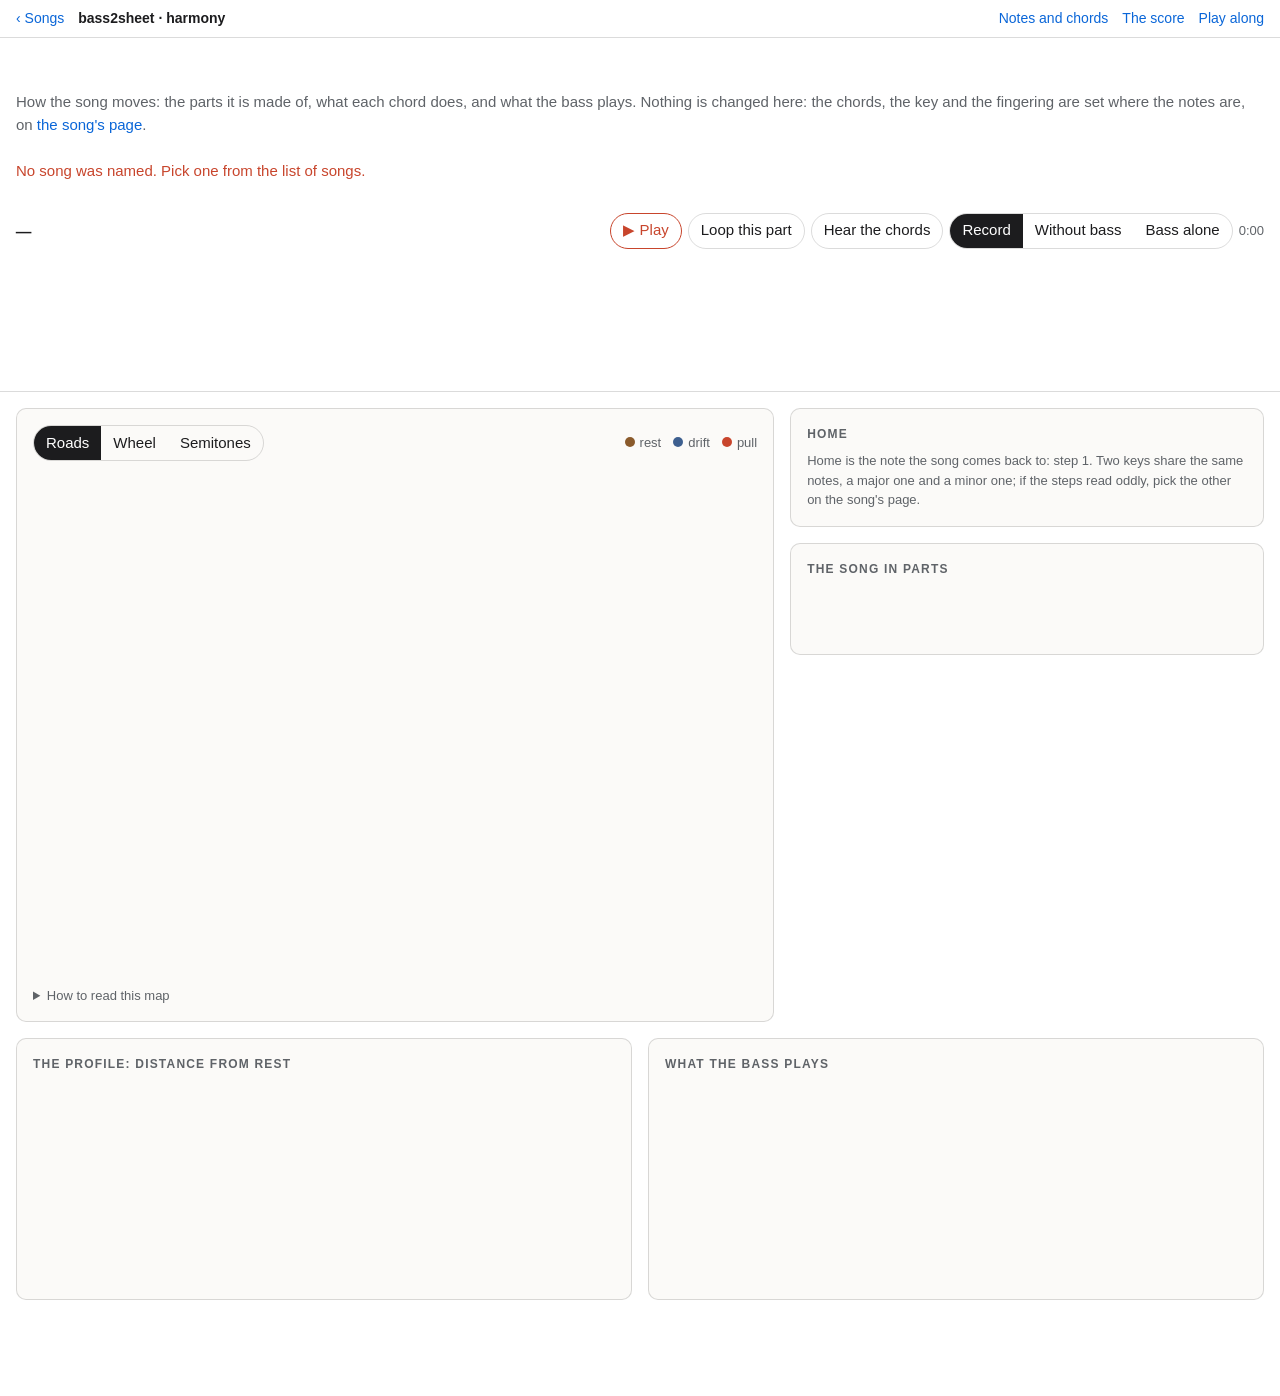
==== commit 8f5a95eb: "Chords are changed on the song's page; the harmony page changes nothing The song's page is where the" ====
--- a/src/bass2sheet/copilot_harmony.html
+++ b/src/bass2sheet/copilot_harmony.html
@@ -167,30 +167,20 @@
 .barbox{flex:none;display:grid;gap:2px;padding:3px 4px 2px;border:1px solid var(--line);border-radius:8px;min-width:124px}
 .barbox.playing{background:var(--pull-soft);box-shadow:inset 0 0 0 1px var(--text)}
 .barbox .cells,.barbox .beats{display:grid;grid-template-columns:repeat(4,1fr);gap:2px}
-.cell{min-height:26px;padding:0 4px;border:0;border-bottom:3px solid var(--line);border-radius:4px 4px 0 0;background:transparent;cursor:pointer;font-family:var(--serif);font-size:1rem;line-height:1.5;text-align:left;white-space:nowrap;overflow:hidden;text-overflow:ellipsis}
-.cell:hover,.beat:hover{background:var(--ink-soft)}
+.cell{min-height:26px;padding:0 4px;border:0;border-bottom:3px solid var(--line);border-radius:4px 4px 0 0;background:transparent;font-family:var(--serif);font-size:1rem;line-height:1.5;text-align:left;white-space:nowrap;overflow:hidden;text-overflow:ellipsis}
 .cell.rest{border-bottom-color:var(--rest)}.cell.drift{border-bottom-color:var(--drift)}.cell.pull{border-bottom-color:var(--pull)}
-.cell.goes{color:var(--text-2);font-size:.8125rem;line-height:1.85;border-bottom-style:dotted}
-.cell.open{color:var(--pull);font-weight:700;border-bottom-color:var(--pull);border-bottom-style:dashed}
-.cell.none{color:var(--text-2);font-family:var(--sans);font-size:.6875rem;line-height:2.2}
-.beat{height:18px;padding:0;border:0;border-radius:4px;background:transparent;cursor:pointer;font-size:.625rem;line-height:1;color:var(--text-2)}
-.beat.marked{color:var(--text);font-weight:700}
+.barbox{cursor:pointer;background:transparent;font:inherit;color:inherit;text-align:left}
+.barbox:hover{background:var(--ink-soft)}
+.cell{cursor:inherit}
+.cell.guess{color:var(--text-2);font-style:italic}
+.chip.guess b{color:var(--text-2);font-style:italic}
+.beat{height:16px;border-radius:4px;font-size:.625rem;line-height:16px;text-align:center;color:var(--text-2)}
 .beat.cur{background:var(--ink-soft);color:var(--text)}
-.beat.sel{background:var(--text);color:var(--paper)}
 .barbox u{font-size:.625rem;color:var(--text-2);text-decoration:none;white-space:nowrap;min-height:1.1em;text-align:center}
 .barbox .n{font-size:.5625rem;color:var(--text-2);letter-spacing:.04em}
 .now .path{flex:1 1 100%;order:3;align-items:flex-start}
 .now .transport{flex:1 1 auto;flex-wrap:wrap;justify-content:flex-end}
 .now .tapbar,.now .edit,.now .kbd{order:4}
-.tapbar{flex:1 1 100%;display:flex;align-items:center;gap:var(--s3)}
-.tapbar .btn{min-height:44px;padding:0 var(--s6);font-size:1.05rem;border-color:var(--pull);color:var(--pull);font-weight:600}
-.tapbar .btn:active{background:var(--pull);color:#fff}
-.offer{display:inline-flex;align-items:center;gap:4px}
-.chip.also b::after{content:" ✓";font-family:var(--sans);font-size:.65em;color:var(--text-2)}
-.st.dest.rest circle{fill:var(--rest-soft);stroke:var(--rest);stroke-width:2.2;stroke-dasharray:4 3}
-.st.dest.drift circle{fill:var(--drift-soft);stroke:var(--drift);stroke-width:2.2;stroke-dasharray:4 3}
-.st.dest.pull circle{fill:var(--pull-soft);stroke:var(--pull);stroke-width:2.2;stroke-dasharray:4 3}
-.st.dest{opacity:1}
 </style>
 </head>
 <body>
@@ -198,13 +188,13 @@
   <a href="/">‹ Songs</a>
   <b>bass2sheet · harmony</b>
   <span class="grow"></span>
-  <a id="to-notes" href="/">Fix the notes</a>
+  <a id="to-notes" href="/">Notes and chords</a>
   <a id="to-score" href="/">The score</a>
   <a href="/play">Play along</a>
 </header>
 <main>
   <h1 id="title">&nbsp;</h1>
-  <p class="dek">The song as its bass line: the parts it is made of and what the bass plays in them. The chords are yours to write: the tool only offers some to try.</p>
+  <p class="dek">How the song moves: the parts it is made of, what each chord does, and what the bass plays. Nothing is changed here: the chords, the key and the fingering are set where the notes are, on <a id="to-change" href="/">the song's page</a>.</p>
   <div class="short" id="short" hidden></div>
   <p id="error" hidden></p>
 
@@ -219,7 +209,6 @@
       <button class="btn go" id="play" type="button">▶ Play</button>
       <button class="btn" id="loop" type="button" aria-pressed="false" title="Go round the part that is playing until you stop it">Loop this part</button>
       <button class="btn" id="chords" type="button" aria-pressed="false" title="Play the chords you wrote, in a plain keyboard sound, over what you hear">Hear the chords</button>
-      <button class="btn" id="tapmode" type="button" aria-pressed="false" title="Mark where the chords change by pressing a button while the song plays">Tap the changes</button>
       <span class="seg" id="hear" title="What you hear">
         <button class="btn" type="button" data-hear="record" aria-pressed="true">Record</button>
         <button class="btn" type="button" data-hear="nobass" aria-pressed="false">Without bass</button>
@@ -227,39 +216,9 @@
       </span>
       <span class="muted small" id="clock">0:00</span>
     </div>
-    <div class="tapbar" id="tapbar" hidden>
-      <button class="btn" id="tap" type="button">Chord changes here</button>
-      <span class="small muted" id="tap-note">Press Play, then press this button (or the T key) each time you hear the chord change. Each press marks the nearest beat; you choose the chords afterwards.</span>
-    </div>
-    <div class="edit" id="edit" hidden>
-      <div class="row">
-        <span class="v-tag" id="edit-where"></span>
-        <span class="small" id="edit-there"></span>
-        <span class="grow"></span>
-        <button class="btn mini" id="edit-next" type="button" hidden>Next to choose ›</button>
-        <button class="btn mini" id="edit-close" type="button">Close</button>
-      </div>
-      <div class="row">
-        <span class="small muted">Try:</span>
-        <span class="opts" id="edit-offers" style="margin:0"></span>
-        <span class="small muted">or</span>
-        <select id="edit-root" aria-label="The root of another chord"></select>
-        <select id="edit-quality" aria-label="The kind of that chord"></select>
-        <button class="btn mini" id="edit-put" type="button">Put it here</button>
-      </div>
-      <div class="row">
-        <button class="btn mini" id="edit-hear" type="button">▶ Hear it</button>
-        <button class="btn mini" id="edit-none" type="button" title="From this beat on there is no chord, until the next one you mark">No chord from here</button>
-        <button class="btn mini" id="edit-remove" type="button" hidden>Remove</button>
-        <button class="btn" id="edit-also" type="button" hidden></button>
-        <button class="btn" id="edit-copy" type="button" hidden></button>
-        <span class="small muted" id="edit-note"></span>
-      </div>
-    </div>
     <div class="kbd">
       <svg id="neck" viewBox="0 0 780 132" role="img" aria-label="The bass neck: where the notes of this bar are played, and the note that sounds"></svg>
       <div class="kside">
-        <div class="row" style="gap:6px"><span class="v-tag">Fingering</span><span class="seg" id="tabs"></span></div>
         <p class="small muted" id="effort" style="margin:0"></p>
         <div class="v-tag" id="where">&nbsp;</div>
         <p class="small" id="lead"></p>
@@ -287,8 +246,8 @@
     <div class="rightcol">
       <div class="card">
         <h3>Home</h3>
-        <div class="row" id="homes"></div>
-        <p class="small muted" style="margin:var(--s2) 0 0">Home is the note the song comes back to: step 1. It is the tool's guess until you pick one. Two keys share the same notes, a major one and a minor one; if the steps read oddly, try the other.</p>
+        <p id="homes" style="margin:0"></p>
+        <p class="small muted" style="margin:var(--s2) 0 0">Home is the note the song comes back to: step 1. Two keys share the same notes, a major one and a minor one; if the steps read oddly, pick the other on the song's page.</p>
       </div>
       <div class="card">
         <h3>The song in parts</h3>
@@ -399,26 +358,12 @@
     for (const p of parts) if (p.letter === letter) for (let b = 0; b < p.bars; b++) if ((b + (p.skip || 0)) % p.size === k) out.push(p.bar + b);
     return out;
   },
-  // the beat nearest to time t, as sixteenths from the start of bar 1 (a mark's `at`); bars have their four
-  // beats' times
-  beatAt(bars, t) {
-    let best = 0, gap = Infinity;
-    bars.forEach((bar, k) => bar.beats.forEach((time, b) => {
-      if (Math.abs(time - t) < gap) { gap = Math.abs(time - t); best = 16 * k + 4 * b; }
-    }));
-    return best;
-  },
-  // what a bar shows of the person's chords, as stretches of beats in order: [{beat, beats, kind, chord}], kind
-  // "chord", "open" (a change is marked, its chord is to choose), "none" (no chord from here), "goes on" (the
-  // chord that comes into the bar from before) or "empty"
-  barCells(marks, k, comesIn) {
-    const mine = marks.filter(m => m.at >= 16 * k && m.at < 16 * k + 16).sort((a, b) => a.at - b.at);
-    const cells = [], first = mine.length ? (mine[0].at % 16) / 4 : 4;
-    if (first > 0) cells.push({ beat: 0, beats: first, kind: comesIn ? "goes on" : "empty", chord: comesIn || null });
-    mine.forEach((m, i) => {
-      const beat = (m.at % 16) / 4, next = i + 1 < mine.length ? (mine[i + 1].at % 16) / 4 : 4;
-      cells.push({ beat, beats: next - beat, kind: m.chord ? "chord" : m.open ? "open" : "none", chord: m.chord || null });
-    });
+  // what a bar shows of its chords, as stretches of its four beats in order: [{beat, beats, chord}], beats
+  // counted from 0; `chord` is null for the beats before the bar's first chord, or for a bar that has none
+  barCells(chords) {
+    const cells = [], first = chords.length ? chords[0].beat - 1 : 4;
+    if (first > 0) cells.push({ beat: 0, beats: first, chord: null });
+    chords.forEach((c, i) => cells.push({ beat: c.beat - 1, beats: (i + 1 < chords.length ? chords[i + 1].beat - 1 : 4) - (c.beat - 1), chord: c }));
     return cells;
   },
   // the bars shown in a row around bar k of a part (bars counted from 0): the round that holds it, or, for a
@@ -429,26 +374,6 @@
     for (let b = first; b < first + span; b++) if (b >= part.bar - 1 && b < part.bar - 1 + part.bars) out.push(b);
     return out;
   },
-  // the rounds of the parts with one letter, each as [first sixteenth, one past its last, where its loop's
-  // first bar is (which may lie before a part that comes in part of the way round)]
-  roundsOf(parts, letter) {
-    const out = [];
-    for (const p of parts) {
-      if (p.letter !== letter) continue;
-      const first = 16 * (p.bar - 1), last = first + 16 * p.bars;
-      for (let zero = first - 16 * (p.skip || 0); zero < last; zero += 16 * p.size) out.push([Math.max(zero, first), Math.min(zero + 16 * p.size, last), zero]);
-    }
-    return out;
-  },
-  // the round a sixteenth is in, and how many other rounds of the same part have no mark yet: where the
-  // chords of this round can be copied to
-  emptyRounds(parts, marks, at) {
-    const part = parts.find(p => at >= 16 * (p.bar - 1) && at < 16 * (p.bar - 1 + p.bars));
-    if (!part) return { round: null, marked: 0, empty: 0 };
-    const rounds = Harmony.roundsOf(parts, part.letter), inside = r => marks.filter(m => m.at >= r[0] && m.at < r[1]).length;
-    const round = rounds.find(r => at >= r[0] && at < r[1]);
-    return { round, marked: inside(round), empty: rounds.filter(r => r !== round && inside(r) === 0).length };
-  },
   // "the 2nd fret of the A string", "the open E string"
   fretName(string, fret) {
     if (fret === 0) return `the open ${Harmony.STRING_NAMES[string]} string`;
@@ -492,15 +417,11 @@
 const song = decodeURIComponent(location.hash.slice(1));
 const au = $("au");
 let H = null;                     // what the server says of the song
-const S = { view: "roads", hear: "record", loop: false, chord: -1, part: -1, note: -1, bar: -1, beat: -1, looping: null, chords: false, trying: null, tap: false };
-// the beat a chord is being put on (a mark's `at`), what the tool offers there, and whether that was asked
-// for since the chords last changed
-const E = { at: null, offers: null, fresh: false };
+const S = { view: "roads", hear: "record", loop: false, chord: -1, part: -1, note: -1, bar: -1, beat: -1, looping: null, chords: false };
 const JOB = { rest: "Home · rest", drift: "Away · drift", pull: "Tension · pull" };
-const KINDS = { "": "major", m: "minor", 7: "7", maj7: "maj7", m7: "m7", sus4: "sus4", 6: "6", m6: "m6", dim: "diminished", m7b5: "m7♭5", dim7: "dim7", aug: "augmented" };
 const ARROW = '<defs><marker id="ah" viewBox="0 0 10 10" refX="8" refY="5" markerWidth="11" markerHeight="11" markerUnits="userSpaceOnUse" orient="auto"><path d="M0,0L10,5L0,10z" fill="context-stroke"/></marker></defs>';
 const NOTES = {
-  roads: "Roads: three regions for the three jobs a chord can do. The usual trip runs Home → Away → Tension → Home; the arrows are the steps your chords take, bolder where the song takes them often. Inside each region, darker (flatter) chords sit on the left and brighter (sharper) ones on the right. Each region has three rows: the one facing the middle of the map is in the key, the next is one step outside it (borrowed chords and the dominants of other chords), and the rim is far outside. Filled circles are the chords you wrote. While you are putting a chord on a beat, the dashed circles are the ones the tool would try there, and a click on any chord puts it on the beat.",
+  roads: "Roads: three regions for the three jobs a chord can do. The usual trip runs Home → Away → Tension → Home; the arrows are the steps your chords take, bolder where the song takes them often. Inside each region, darker (flatter) chords sit on the left and brighter (sharper) ones on the right. Each region has three rows: the one facing the middle of the map is in the key, the next is one step outside it (borrowed chords and the dominants of other chords), and the rim is far outside. Filled circles are the chords of this song; a click on one goes to where the song is on it next.",
   wheel: "Wheel: the circle of fifths with home at the top. Majors outside, the minor chords with the same notes inside them, diminished chords at the hub. The shaded wedge is the key; the dashed wedge is the other mode on the same home, which songs borrow from. Neighbours are close; the far side is a tritone away.",
   semitones: "Semitones: the twelve notes in order round the circle, home at the top, each step clockwise a semitone up. The three chords on one note sit on one spoke: major outside, minor inside it, diminished at the hub. A bass player reads it as the neck: one step round is one fret.",
 };
@@ -565,26 +486,12 @@
 
 function seek(t, play) {
   S.looping = null;  // going somewhere by hand: the part to go round is the one landed in
-  S.trying = null;
   au.currentTime = Math.max(0, Math.min(H.length - 0.05, t));
   if (play && au.paused) au.play();
   tick(true);
 }
-function toggle() { S.trying = null; if (au.paused) au.play(); else au.pause(); }
+function toggle() { if (au.paused) au.play(); else au.pause(); }
 function fail(text) { $("error").hidden = !text; $("error").textContent = text || ""; }
-async function post(body) {   // something the person sets: the server answers with the song as it is then
-  const r = await fetch("/api/harmony", { method: "POST", headers: { "Content-Type": "application/json" }, body: JSON.stringify({ song, ...body }) });
-  const data = await r.json();
-  if (data.error) { fail(data.error); return false; }
-  fail("");
-  H = data;
-  E.fresh = false;   // what was offered was for the chords as they were
-  return true;
-}
-const timeOf = at => H.bars[Math.floor(at / 16)].beats[(at % 16) / 4];
-const markAt = at => H.marks.find(m => m.at === at);
-const chordAt = at => H.chords.find(c => c.at <= at && at < c.until);
-const partAt = at => H.parts.find(p => at >= 16 * (p.bar - 1) && at < 16 * (p.bar - 1 + p.bars));
 
 /* ----- the chord that sounds, the round that plays as bars of four beats, the neck ----- */
 function paintHere() {
@@ -602,20 +509,14 @@
   const notes = H.bass.filter(n => n.bar === k + 1), byChord = notes.length > 0 && notes.every(n => n.degree);
   return notes.map(n => L.flat(byChord ? n.degree : n.step)).join(" ");
 }
-function barBox(k, playing) {
-  const bar = H.bars[k], cells = L.barCells(H.marks, k, bar.comes_in);
-  const label = c => c.kind === "chord" ? L.flat(c.chord.name) : c.kind === "open" ? "?" : c.kind === "none" ? "no chord" : c.kind === "goes on" ? L.flat(c.chord.name) : "";
-  const kind = c => c.kind === "chord" ? c.chord.job : c.kind === "goes on" ? "goes " + c.chord.job : c.kind === "open" ? "open" : c.kind === "none" ? "none" : "";
-  const title = c => c.kind === "goes on" ? `${L.flat(c.chord.name)} goes on from before` : c.kind === "open" ? "A change is marked here: choose its chord" : c.kind === "empty" ? "No chord here yet" : "";
-  return `<div class="barbox${playing ? " playing" : ""}" data-bar="${k}">
+function barBox(k, playing) {   // a bar of the round: its chords over its four beats (the tool's guesses lighter), and what the bass plays
+  const bar = H.bars[k], cells = L.barCells(bar.chords);
+  return `<button type="button" class="barbox${playing ? " playing" : ""}" data-bar="${k}" title="Bar ${k + 1}: ${bar.chords.length ? (bar.yours ? "the chords you chose" : "the tool's guess at the chords") : "no chord"}. A click goes there">
     <span class="n">bar ${k + 1}</span>
-    <div class="cells">${cells.map(c => `<button type="button" class="cell ${kind(c)}" style="grid-column:span ${c.beats}" data-at="${16 * k + 4 * c.beat}" title="${title(c)}">${L.esc(label(c)) || "&nbsp;"}</button>`).join("")}</div>
-    <div class="beats">${[0, 1, 2, 3].map(b => {
-      const at = 16 * k + 4 * b;
-      return `<button type="button" class="beat${markAt(at) ? " marked" : ""}${at === E.at ? " sel" : ""}${playing && b === S.beat ? " cur" : ""}" data-at="${at}" title="Bar ${k + 1}, beat ${b + 1}: put a chord here">${b + 1}</button>`;
-    }).join("")}</div>
-    <u title="What the bass plays in this bar: steps of the key, or of the chord where the bar has one">${L.esc(barLine(k)) || "&nbsp;"}</u>
-  </div>`;
+    <span class="cells">${cells.map(c => `<span class="cell ${c.chord ? c.chord.job + (bar.yours ? "" : " guess") : ""}" style="grid-column:span ${c.beats}">${c.chord ? L.esc(L.flat(c.chord.name)) : "&nbsp;"}</span>`).join("")}</span>
+    <span class="beats">${[0, 1, 2, 3].map(b => `<span class="beat${playing && b === S.beat ? " cur" : ""}">${b + 1}</span>`).join("")}</span>
+    <u title="What the bass plays in this bar: steps of the key, or of the chord where you chose it">${L.esc(barLine(k)) || "&nbsp;"}</u>
+  </button>`;
 }
 function paintPath() {
   const p = H.parts[S.part], el = $("path");
@@ -624,7 +525,7 @@
   let s = `<span class="mark" title="The part that is playing">${p.letter}</span>`;
   for (const k of L.window(p, bar)) if (k < H.bars.length) s += barBox(k, k === bar);
   el.innerHTML = s;
-  el.querySelectorAll("[data-at]").forEach(b => { b.onclick = () => select(+b.dataset.at); });
+  el.querySelectorAll(".barbox").forEach(b => { b.onclick = () => seek(H.bars[+b.dataset.bar].time + 0.01, false); });
   const cur = el.querySelector(".barbox.playing");
   if (cur && cur.scrollIntoView) cur.scrollIntoView({ block: "nearest", inline: "nearest" });
   $("where").textContent = `Part ${p.letter} · ${rounds > 1 ? `round ${round} of ${rounds} · ` : ""}bar ${S.bar + 1}`;
@@ -670,112 +571,11 @@
     : "The neck shows only what the bass plays: the shape of the bar that sounds, and faintly the other places this part of the song uses.";
 }
 
-/* ----- how the notes are put on the neck ----- */
-const TABS = {
-  easy: ["Fewest hand moves", "The hand moves as little as it can, and an open string is used where it saves a move"],
-  closed: ["No open strings", "Every note fretted where it can be: shapes you can move along the neck, at the price of more moves"],
-  low: ["Lowest frets", "Every note as near the nut as it goes, with open strings: where notes are easiest to find"],
-};
+/* ----- how the notes are put on the neck: chosen on the song's page ----- */
+const TABS = { easy: "the fewest hand moves", closed: "no open strings", low: "the lowest frets", position: "one position" };
 function paintTabs() {
-  const el = $("tabs"), of = id => H.tabs.find(t => t.id === id), said = t => `${t.moves} hand move${t.moves === 1 ? "" : "s"}`;
-  el.innerHTML = Object.keys(TABS).map(id => `<button class="btn mini" type="button" data-tab="${id}" aria-pressed="${H.tab === id}" title="${TABS[id][1]}. In this song: ${said(of(id))}, ${of(id).skips} string skips, ${Math.round(100 * of(id).open / Math.max(1, of(id).notes))}% of the notes on open strings.">${TABS[id][0]}</button>`).join("");
-  el.querySelectorAll("button").forEach(b => { b.onclick = async () => { if (await post({ tab: b.dataset.tab })) paintAll(); }; });
-  const now = of(H.tab) || of("easy"), others = Object.keys(TABS).filter(id => id !== H.tab).map(id => `${TABS[id][0].toLowerCase()}: ${of(id).moves}`).join(", ");
-  $("effort").textContent = `In this song: ${said(now)}, ${now.skips} string skips, ${Math.round(100 * now.open / Math.max(1, now.notes))}% open strings (${others}). The score's tab follows.`;
-}
-
-/* ----- putting a chord on a beat ----- */
-async function select(at) {   // the beat a chord is put on: the tool's offers for it are asked for
-  if (!H || at < 0 || Math.floor(at / 16) >= H.bars.length) return;
-  au.pause();
-  S.trying = null;
-  E.at = at;
-  E.offers = null;
-  E.fresh = false;
-  au.currentTime = timeOf(at) + 0.01;
-  tick(true);
-  paintEdit();
-  await loadOffers();
-}
-async function loadOffers() {
-  const at = E.at;
-  if (at === null) return;
-  const r = await fetch(`/api/offers?id=${encodeURIComponent(song)}&at=${at}`), data = await r.json();
-  if (E.at !== at) return;
-  if (data.error) { fail(data.error); E.offers = { offers: [], rounds: [] }; } else E.offers = data;
-  E.fresh = true;
-  paintEdit();
-  paintMap();
-}
-function closeEdit() {
-  E.at = null;
-  E.offers = null;
-  S.trying = null;
-  paintEdit();
-  paintPath();
-  paintMap();
-}
-async function put(chord) {   // a chord on the beat that is selected, and the stretch of the record with it
-  const at = E.at;
-  if (at === null || !(await post({ marks: [{ at, chord }] }))) return;
-  paintAll();
-  loadOffers();
-  if (Array.isArray(chord)) audition(at);
-}
-function audition(at) {   // the record from two beats before a mark to the end of its chord (a bar at most), with the chords you wrote
-  const m = markAt(at), bar = H.bars[Math.floor(at / 16)];
-  if (!m) return;
-  const beat = (bar.end - bar.time) / 4;
-  S.trying = { from: Math.max(0, m.start - 2 * beat), at: m.start, to: Math.min(m.end, m.start + 4 * beat) };
-  S.looping = null;
-  Keys.stop();
-  au.currentTime = S.trying.from;
-  au.play();
-}
-function paintEdit() {
-  const el = $("edit");
-  el.hidden = E.at === null;
-  document.documentElement.style.setProperty("--nowh", $("now").offsetHeight + "px");
-  if (E.at === null) return;
-  const at = E.at, k = Math.floor(at / 16), beat = (at % 16) / 4 + 1, part = partAt(at), m = markAt(at), going = chordAt(at);
-  $("edit-where").textContent = `Bar ${k + 1} · beat ${beat}${part ? " · part " + part.letter : ""}`;
-  $("edit-there").textContent = m && m.chord ? `${L.flat(m.chord.name)} starts here.`
-    : m && m.open ? "A change is marked here. Choose its chord."
-    : m ? "No chord from here."
-    : going ? `Nothing starts here: ${L.flat(going.name)} goes on from bar ${going.bar}. A chord you pick starts here.`
-    : "No chord here yet. Pick one to hear it.";
-  const offers = E.offers ? E.offers.offers : [], cur = m && m.chord;
-  $("edit-offers").innerHTML = E.offers
-    ? offers.map((c, i) => `<button type="button" class="chip ${c.job}${cur && cur.root === c.root && cur.quality === c.quality ? " pick" : ""}${c.yours ? " also" : ""}" data-i="${i}" title="${c.yours ? "You put this at the same place in another round" : "Put it here and hear it"}"><b>${L.esc(L.flat(c.name))}</b><i>${L.esc(L.flat(c.numeral))}</i></button>`).join("")
-    : '<span class="small muted">…</span>';
-  $("edit-offers").querySelectorAll(".chip").forEach(b => { b.onclick = () => { const c = offers[+b.dataset.i]; put([c.root, c.quality]); }; });
-  $("edit-root").innerHTML = H.names.map((n, r) => `<option value="${r}">${L.esc(L.flat(n))}</option>`).join("");
-  $("edit-quality").innerHTML = H.qualities.map(q => `<option value="${L.esc(q)}">${KINDS[q] || q}</option>`).join("");
-  const shown = cur || going || offers[0];
-  if (shown) { $("edit-root").value = shown.root; $("edit-quality").value = shown.quality; }
-  $("edit-hear").hidden = !cur;
-  $("edit-remove").hidden = !m;
-  $("edit-next").hidden = !H.to_choose;
-  // the same place in the other rounds, and the rounds that have nothing yet
-  const rounds = E.offers && E.fresh ? E.offers.rounds : [];
-  const other = cur ? rounds.filter(r => !r.chord || r.chord.root !== cur.root || r.chord.quality !== cur.quality) : [];
-  $("edit-also").hidden = !other.length;
-  $("edit-also").textContent = `Also in the ${other.length} other round${other.length > 1 ? "s" : ""}`;
-  $("edit-also").title = `Put ${cur ? L.flat(cur.name) : ""} on this beat of bars ${other.map(r => r.bar).join(", ")} too`;
-  $("edit-also").onclick = async () => { if (await post({ marks: other.map(r => ({ at: r.at, chord: [cur.root, cur.quality] })) })) { paintAll(); loadOffers(); } };
-  const free = L.emptyRounds(H.parts, H.marks, at);
-  $("edit-copy").hidden = !(E.fresh && free.marked && free.empty);
-  $("edit-copy").textContent = free.empty > 1 ? `Copy this round's chords to the ${free.empty} rounds that have none` : "Copy this round's chords to the round that has none";
-  $("edit-copy").onclick = async () => { if (await post({ copy: at })) { paintAll(); loadOffers(); } };
-  $("edit-note").textContent = cur ? "" : "A click on a chord puts it here and plays this stretch of the record with it. The map's dashed chords are the same suggestions.";
-}
-
-/* ----- tapping the changes while the song plays ----- */
-async function tap() {
-  if (!H || au.paused) return;
-  const at = L.beatAt(H.bars, au.currentTime - 0.1);   // a hand is a little late
-  if (markAt(at)) return;
-  if (await post({ marks: [{ at, chord: null }] })) paintAll();
+  const now = H.tabs.find(t => t.id === H.tab) || H.tabs[0];
+  $("effort").innerHTML = `Fingering: ${TABS[H.tab] || H.tab}. In this song ${now.moves} hand move${now.moves === 1 ? "" : "s"}, ${now.skips} string skips, ${Math.round(100 * now.open / Math.max(1, now.notes))}% open strings. <a href="/song#${encodeURIComponent(H.id)}">Change it on the song's page</a>.`;
 }
 
 /* ----- the maps ----- */
@@ -783,9 +583,6 @@
   const M = H.maps[S.view], spots = M.spots, roads = S.view === "roads", pad = roads ? 22 : 25;
   const c = H.chords[S.chord], cur = c ? c.on[S.view] : -1, prev = c ? L.before(H.chords, S.chord, S.view) : -1;
   const from = prev >= 0 ? H.chords[prev].on[S.view] : -1, part = H.parts[S.part];
-  const family = q => (/^(m|m7|m6)$/.test(q) ? "m" : /^(dim|m7b5|dim7)$/.test(q) ? "d" : "M");
-  const offered = E.at !== null && E.offers ? E.offers.offers : [];
-  const isOffer = p => offered.some(o => o.root === p.root && family(o.quality) === family(p.quality));
   let s = ARROW;
   if (roads) {
     const TITLE = { drift: ["AWAY · DRIFT", 21], pull: ["TENSION · PULL", 21], rest: ["HOME · REST", 526] };
@@ -819,10 +616,10 @@
   }
   s += top;
   spots.forEach((p, i) => {
-    const used = p.seconds > 0, isCur = i === cur, dest = isOffer(p), faded = !used && !isCur && !dest && p.ring > 0, spare = !used && !isCur && !dest && p.ring === 0;
+    const used = p.seconds > 0, isCur = i === cur, faded = !used && !isCur && p.ring > 0, spare = !used && !isCur && p.ring === 0;
     const label = L.flat(roads ? p.numeral : p.name.replace(/dim$/, "°")), big = roads ? (label.length > 3 ? 10.5 : 14) : (p.r >= 22 ? 13 : p.r >= 19 ? 11 : 9.5);
-    const tip = E.at !== null ? "click to put it on the beat" : used ? L.clock(p.seconds) + " of the song" : "not among your chords";
-    s += `<g class="st ${p.job}${p.ring === 0 ? " in" : ""}${used ? " used" : ""}${dest ? " dest" : ""}${isCur ? " cur" : ""}${faded ? " dim" : ""}${spare ? " spare" : ""}" data-spot="${i}"><title>${L.esc(L.flat(p.name))} · ${L.esc(L.flat(p.numeral))} · ${tip}</title><circle cx="${p.x}" cy="${p.y}" r="${p.r}"/><text class="t-num" x="${p.x}" y="${p.y + (roads ? 5 : 4)}" style="font-size:${big}px">${L.esc(label)}</text>${roads ? `<text class="t-sm" x="${p.x}" y="${p.y + p.r + 12}">${L.esc(L.flat(p.name))}</text>` : ""}</g>`;
+    const tip = used ? L.clock(p.seconds) + " of the song" : "not in this song";
+    s += `<g class="st ${p.job}${p.ring === 0 ? " in" : ""}${used ? " used" : ""}${isCur ? " cur" : ""}${faded ? " dim" : ""}${spare ? " spare" : ""}" data-spot="${i}"><title>${L.esc(L.flat(p.name))} · ${L.esc(L.flat(p.numeral))} · ${tip}</title><circle cx="${p.x}" cy="${p.y}" r="${p.r}"/><text class="t-num" x="${p.x}" y="${p.y + (roads ? 5 : 4)}" style="font-size:${big}px">${L.esc(label)}</text>${roads ? `<text class="t-sm" x="${p.x}" y="${p.y + p.r + 12}">${L.esc(L.flat(p.name))}</text>` : ""}</g>`;
   });
   const map = $("map");
   map.setAttribute("viewBox", `0 0 ${M.box[0]} ${M.box[1]}`);
@@ -830,17 +627,14 @@
   map.innerHTML = s;
   map.querySelectorAll(".st").forEach(g => {
     g.onclick = () => {
-      const p = spots[+g.dataset.spot];
-      if (E.at !== null) return put([p.root, p.quality]);   // a beat is waiting for its chord: this one
       const k = L.next(H.chords, S.view, +g.dataset.spot, au.currentTime);
       if (k >= 0) seek(H.chords[k].start + 0.01, true);
     };
   });
   $("lens-note").textContent = NOTES[S.view];
-  $("map-hint").textContent = E.at !== null
-    ? "The dashed chords are the ones to try on the beat you picked. A click on any chord of the map puts it there."
-    : H.written ? `Your ${H.written} chord${H.written > 1 ? "s" : ""} on the map. A click on one goes to where the song is on it next.`
-    : "No chords yet. Pick a beat in the row of bars above (or tap along with the song), and choose a chord there: it appears here.";
+  const withChords = H.yours + H.guessed;
+  $("map-hint").innerHTML = !withChords ? "The tool hears no chords in this song."
+    : `${H.yours ? `You chose the chords of ${H.yours} of the song's ${withChords} bars; the rest are` : "The chords are"} the tool's best guess, and a guess is often wrong. <a href="/song#${encodeURIComponent(H.id)}">Hear them and change them on the song's page</a>.`;
 }
 
 /* ----- the song in parts ----- */
@@ -860,7 +654,7 @@
   const bar = loop.loop[k], line = loop.bass[k], first = bar[0];
   const name = bar.length ? bar.map(c => L.flat(c.name)).join(" ") : loop.stands[k] ? L.flat(loop.stands[k]) : "–";
   const under = bar.length ? bar.map(c => L.flat(c.numeral)).join(" ") : loop.stands[k] ? "bass" : "";
-  return `<button type="button" class="chip ${first ? first.job : "bare"}" data-k="${k}" title="${bar.length ? "Your chord here" : "No chord yet: the note the bass stands on in this bar"}"><b>${L.esc(name)}</b><i>${L.esc(under)}</i><u>${L.esc(line.notes.map(n => L.flat(n.said)).join(" "))}</u></button>`;
+  return `<button type="button" class="chip ${first ? first.job : "bare"}" data-k="${k}" title="${bar.length ? "A click goes there and plays" : "No chord: the note the bass stands on in this bar"}"><b>${L.esc(name)}</b><i>${L.esc(under)}</i><u>${L.esc(line.notes.map(n => L.flat(n.said)).join(" "))}</u></button>`;
 }
 function paintLoops() {
   const by = {};
@@ -879,11 +673,11 @@
     b.onclick = () => { const p = by[b.dataset.play].find(q => q.start > au.currentTime) || by[b.dataset.play][0]; seek(p.start + 0.01, true); };
   });
   $("loops").querySelectorAll(".verb").forEach(v => v.querySelectorAll(".chip").forEach(b => {
-    b.onclick = () => { const p = by[v.dataset.letter].find(q => q.skip === 0) || by[v.dataset.letter][0]; select(16 * L.barOf(p, p.skip ? 2 : 1, +b.dataset.k)); };
+    b.onclick = () => { const p = by[v.dataset.letter].find(q => q.skip === 0) || by[v.dataset.letter][0]; seek(H.bars[L.barOf(p, p.skip ? 2 : 1, +b.dataset.k)].time + 0.01, true); };
   }));
   const loops = H.loops.filter(l => l.size < l.bars), inLoops = loops.reduce((n, l) => n + l.bars, 0);
   $("parts-note").textContent = H.bars.length
-    ? `${H.loops.length} different part${H.loops.length > 1 ? "s" : ""}, found from the notes the bass line stands on; ${Math.round(100 * inLoops / H.bars.length)}% of the song's bars go round a loop. Each box is a bar: your chord, or the note the bass stands on where you wrote none, and under it what the bass plays (1 is home; where the bar has a chord, R is its root). A click on a bar goes there.`
+    ? `${H.loops.length} different part${H.loops.length > 1 ? "s" : ""}, found from the notes the bass line stands on; ${Math.round(100 * inLoops / H.bars.length)}% of the song's bars go round a loop. Each box is a bar: its chord, and under it what the bass plays as steps of the key (1 is home), or of the chord where you chose it (R is its root). A click on a bar goes there and plays.`
     : "";
 }
 
@@ -906,7 +700,7 @@
   const time = { rest: 0, drift: 0, pull: 0 };
   H.places.forEach(p => { time[p.job] += p.share; });
   const peak = H.chords.reduce((a, c) => (!a || c.far > a.far ? c : a), null);
-  $("profile-note").textContent = `Of the time your chords cover (${Math.round(100 * H.covered)}% of the song), ${Math.round(100 * time.rest)}% is at rest, ${Math.round(100 * time.drift)}% away and ${Math.round(100 * time.pull)}% in tension. The furthest point is ${L.flat(peak.name)} (${L.flat(peak.numeral)}), first in bar ${peak.bar}. Click anywhere to go there.`;
+  $("profile-note").textContent = `Of the time that has a chord (${Math.round(100 * H.covered)}% of the song), ${Math.round(100 * time.rest)}% is at rest, ${Math.round(100 * time.drift)}% away and ${Math.round(100 * time.pull)}% in tension. The furthest point is ${L.flat(peak.name)} (${L.flat(peak.numeral)}), first in bar ${peak.bar}. Click anywhere to go there.`;
 }
 function paintBass() {
   const row = (name, share) => `<div class="role"><span>${name}</span><span class="bar"><i style="width:${(100 * share).toFixed(1)}%"></i></span><b>${Math.round(100 * share)}%</b></div>`;
@@ -914,25 +708,18 @@
   let s = H.steps.slice(0, 6).map(x => row("Step " + L.flat(x.step), x.share)).join("");
   let said = "How long the bass spends on each step of the key (1 is home).";
   if (H.roles) {
-    s += '<h3 style="margin:var(--s3) 0 var(--s2)">Under your chords</h3>' + Object.entries(H.roles).map(([r, share]) => row(NAMES[r], share)).join("");
-    const moves = H.motions.slice(0, 3).map(m => `${m.name} (${m.times})`).join(", ");
-    said += ` Under the chords you wrote it starts ${Math.round(100 * H.on_root)}% of them on their root.` + (moves ? ` From one chord to the next the root moves most often ${moves}.` : "");
+    s += '<h3 style="margin:var(--s3) 0 var(--s2)">Under the chords you chose</h3>' + Object.entries(H.roles).map(([r, share]) => row(NAMES[r], share)).join("");
+    said += ` Under the chords you chose it starts ${Math.round(100 * H.on_root)}% of them on their root.`;
   }
+  const moves = H.motions.slice(0, 3).map(m => `${m.name} (${m.times})`).join(", ");
+  if (moves) said += ` From one chord to the next the root moves most often ${moves}.`;
   $("roles").innerHTML = s;
   $("bass-note").textContent = said;
 }
 
-/* ----- home ----- */
+/* ----- home: chosen on the song's page ----- */
 function paintHomes() {
-  const el = $("homes"), names = H.names;
-  el.innerHTML = H.homes.map(h => `<button type="button" class="btn" data-root="${h.root}" data-major="${h.major ? 1 : 0}" aria-pressed="${h.root === H.home.root && h.major === H.home.major}">${L.esc(L.flat(h.name))}${h.guess ? ' <span class="small" style="opacity:.7">the tool\'s guess</span>' : ""}</button>`).join("")
-    + `<select id="other-home" aria-label="Another home"><option value="">another…</option>${[1, 0].map(major => Array.from({ length: 12 }, (_, r) => `<option value="${r},${major}">${L.esc(L.flat(names[r]))} ${major ? "major" : "minor"}</option>`).join("")).join("")}</select>`;
-  el.querySelectorAll("button").forEach(b => { b.onclick = () => setHome([+b.dataset.root, b.dataset.major === "1"]); });
-  $("other-home").onchange = e => { if (e.target.value) { const [r, m] = e.target.value.split(","); setHome([+r, m === "1"]); } };
-}
-async function setHome(home) {
-  const guess = H.homes.find(h => h.guess), same = guess && guess.root === home[0] && guess.major === home[1];
-  if (await post({ home: same ? null : home })) { paintAll(); loadOffers(); }
+  $("homes").innerHTML = `<b>${L.esc(L.flat(H.home.name))}</b>${H.home.yours ? "" : " <span class=\"muted\">· the tool's guess</span>"} <a class="small" href="/song#${encodeURIComponent(H.id)}">Change it on the song's page</a>`;
 }
 
 /* ----- the song in a few lines ----- */
@@ -955,18 +742,11 @@
     lines.push(`<span class="line"><span class="mark">${loop.letter}</span>${what}${Math.round(100 * loop.bars / all)}% of the song</span></span>`);
     said += loop.bars;
   }
-  const yours = H.written ? `${H.written} chord${H.written > 1 ? "s" : ""} written, over ${Math.round(100 * H.covered)}% of the song.` : "No chords written yet.";
-  const open = H.to_choose ? ` <button class="btn mini" type="button" id="short-next">${H.to_choose} change${H.to_choose > 1 ? "s" : ""} marked without a chord: choose ›</button>` : "";
+  const withChords = H.yours + H.guessed;
+  const whose = !withChords ? "No chords." : H.yours >= withChords ? "The chords are the ones you chose." : H.yours ? `You chose the chords of ${H.yours} of ${withChords} bars; the rest are the tool's guess.` : "The chords are the tool's guess.";
   $("short").hidden = false;
-  $("short").innerHTML = `<span class="muted small">In ${L.esc(L.flat(H.home.name))}${H.home.yours ? "" : " (the tool's guess)"}. ${yours}</span>${open}` + lines.join("");
-  if ($("short-next")) $("short-next").onclick = nextOpen;
-}
-function nextOpen() {   // the next change that has no chord yet, from the beat that is selected on, round to the first
-  const open = H.marks.filter(m => m.open), from = E.at === null ? -1 : E.at;
-  const m = open.find(x => x.at > from) || open[0];
-  if (m) select(m.at);
-}
-
+  $("short").innerHTML = `<span class="muted small">In ${L.esc(L.flat(H.home.name))}${H.home.yours ? "" : " (the tool's guess)"}. ${whose}</span>` + lines.join("");
+}
 /* ----- time ----- */
 function tick(force) {
   if (!H) return;
@@ -976,12 +756,9 @@
   if (H.bars.length) { bar = 0; while (bar + 1 < H.bars.length && H.bars[bar + 1].time <= t) bar++; }
   let beat = 0;
   if (H.bars[bar]) while (beat + 1 < 4 && H.bars[bar].beats[beat + 1] <= t) beat++;
-  if (S.trying) {   // a stretch is being tried: the record plays it with your chords in the keyboard sound, then stops
-    if (t >= S.trying.to - 0.02 || au.paused) { const done = S.trying; S.trying = null; Keys.stop(); if (!au.paused) au.pause(); au.currentTime = done.at + 0.01; return; }
-    if (chord >= 0) Keys.play(H.chords[chord], "c" + chord + ":" + H.chords[chord].root + H.chords[chord].quality); else Keys.stop();
-  } else if (S.chords && !au.paused && chord >= 0) Keys.play(H.chords[chord], "c" + chord + ":" + H.chords[chord].root + H.chords[chord].quality);
+  if (S.chords && !au.paused && chord >= 0) Keys.play(H.chords[chord], "c" + chord + ":" + H.chords[chord].root + H.chords[chord].quality);
   else Keys.stop();
-  if (!S.trying && S.loop && S.looping && !au.paused && t >= S.looping.end - 0.02) { au.currentTime = S.looping.start; return tick(true); }
+  if (S.loop && S.looping && !au.paused && t >= S.looping.end - 0.02) { au.currentTime = S.looping.start; return tick(true); }
   if (part >= 0 && (!S.looping || au.paused || !S.loop)) S.looping = H.parts[part];
   const moved = force || chord !== S.chord || part !== S.part || bar !== S.bar;
   const beatMoved = force || bar !== S.bar || beat !== S.beat || part !== S.part, noteMoved = beatMoved || note !== S.note || chord !== S.chord;
@@ -1004,7 +781,8 @@
   $("title").textContent = H.title + (H.artist ? " · " + H.artist : "");
   $("to-notes").href = "/song#" + encodeURIComponent(H.id);
   $("to-score").href = "/score#" + encodeURIComponent(H.id);
-  paintShort(); paintHomes(); paintTabs(); paintStrip(); paintLoops(); paintProfile(); paintBass(); paintEdit();
+  $("to-change").href = "/song#" + encodeURIComponent(H.id);
+  paintShort(); paintHomes(); paintTabs(); paintStrip(); paintLoops(); paintProfile(); paintBass();
   tick(true);
   document.documentElement.style.setProperty("--nowh", $("now").offsetHeight + "px");
 }
@@ -1024,19 +802,6 @@
 au.addEventListener("seeked", () => tick(true));
 $("loop").onclick = () => { S.loop = !S.loop; $("loop").setAttribute("aria-pressed", S.loop); S.looping = H && H.parts[S.part] || null; };
 $("chords").onclick = () => { S.chords = !S.chords; $("chords").setAttribute("aria-pressed", S.chords); if (S.chords) Keys.ready(); tick(true); };
-$("tapmode").onclick = () => {
-  S.tap = !S.tap;
-  $("tapmode").setAttribute("aria-pressed", S.tap);
-  $("tapbar").hidden = !S.tap;
-  document.documentElement.style.setProperty("--nowh", $("now").offsetHeight + "px");
-};
-$("tap").onclick = tap;
-$("edit-close").onclick = closeEdit;
-$("edit-next").onclick = nextOpen;
-$("edit-hear").onclick = () => audition(E.at);
-$("edit-put").onclick = () => put([+$("edit-root").value, $("edit-quality").value]);
-$("edit-none").onclick = () => put("none");
-$("edit-remove").onclick = () => put("remove");
 $("hear").querySelectorAll("button").forEach(b => {
   b.onclick = () => {
     const t = au.currentTime, playing = !au.paused;
@@ -1055,7 +820,6 @@
 document.addEventListener("keydown", e => {
   if (/^(SELECT|INPUT)$/.test(e.target.tagName)) return;
   if (e.key === " " && !/^(BUTTON|SUMMARY)$/.test(e.target.tagName)) { e.preventDefault(); toggle(); }
-  if ((e.key === "t" || e.key === "T") && S.tap) { e.preventDefault(); tap(); }
 });
 window.addEventListener("resize", () => document.documentElement.style.setProperty("--nowh", $("now").offsetHeight + "px"));
 start();
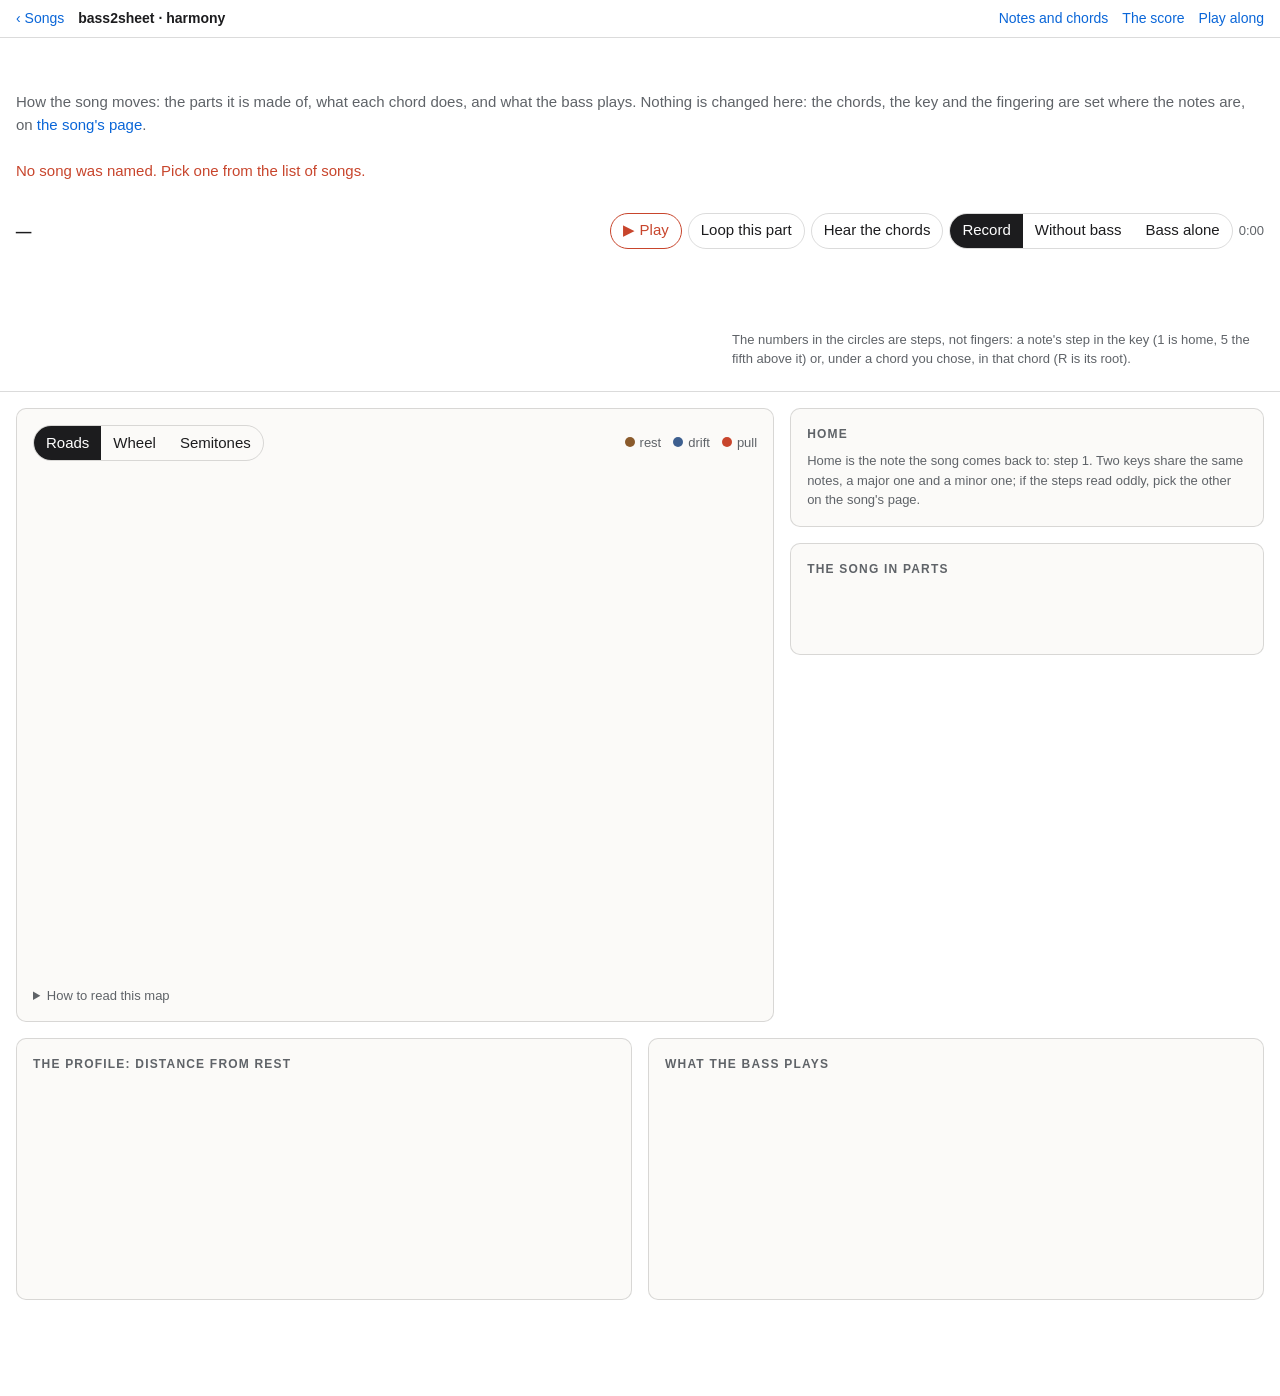
==== commit a37443bf: "Notes are named by the song's key, and the neck's circles hold note names On the song's page a circl" ====
--- a/src/bass2sheet/copilot_harmony.html
+++ b/src/bass2sheet/copilot_harmony.html
@@ -222,6 +222,7 @@
         <p class="small muted" id="effort" style="margin:0"></p>
         <div class="v-tag" id="where">&nbsp;</div>
         <p class="small" id="lead"></p>
+        <p class="small muted" id="circles" style="margin:0">The numbers in the circles are steps, not fingers: a note's step in the key (1 is home, 5 the fifth above it) or, under a chord you chose, in that chord (R is its root).</p>
       </div>
     </div>
   </div>
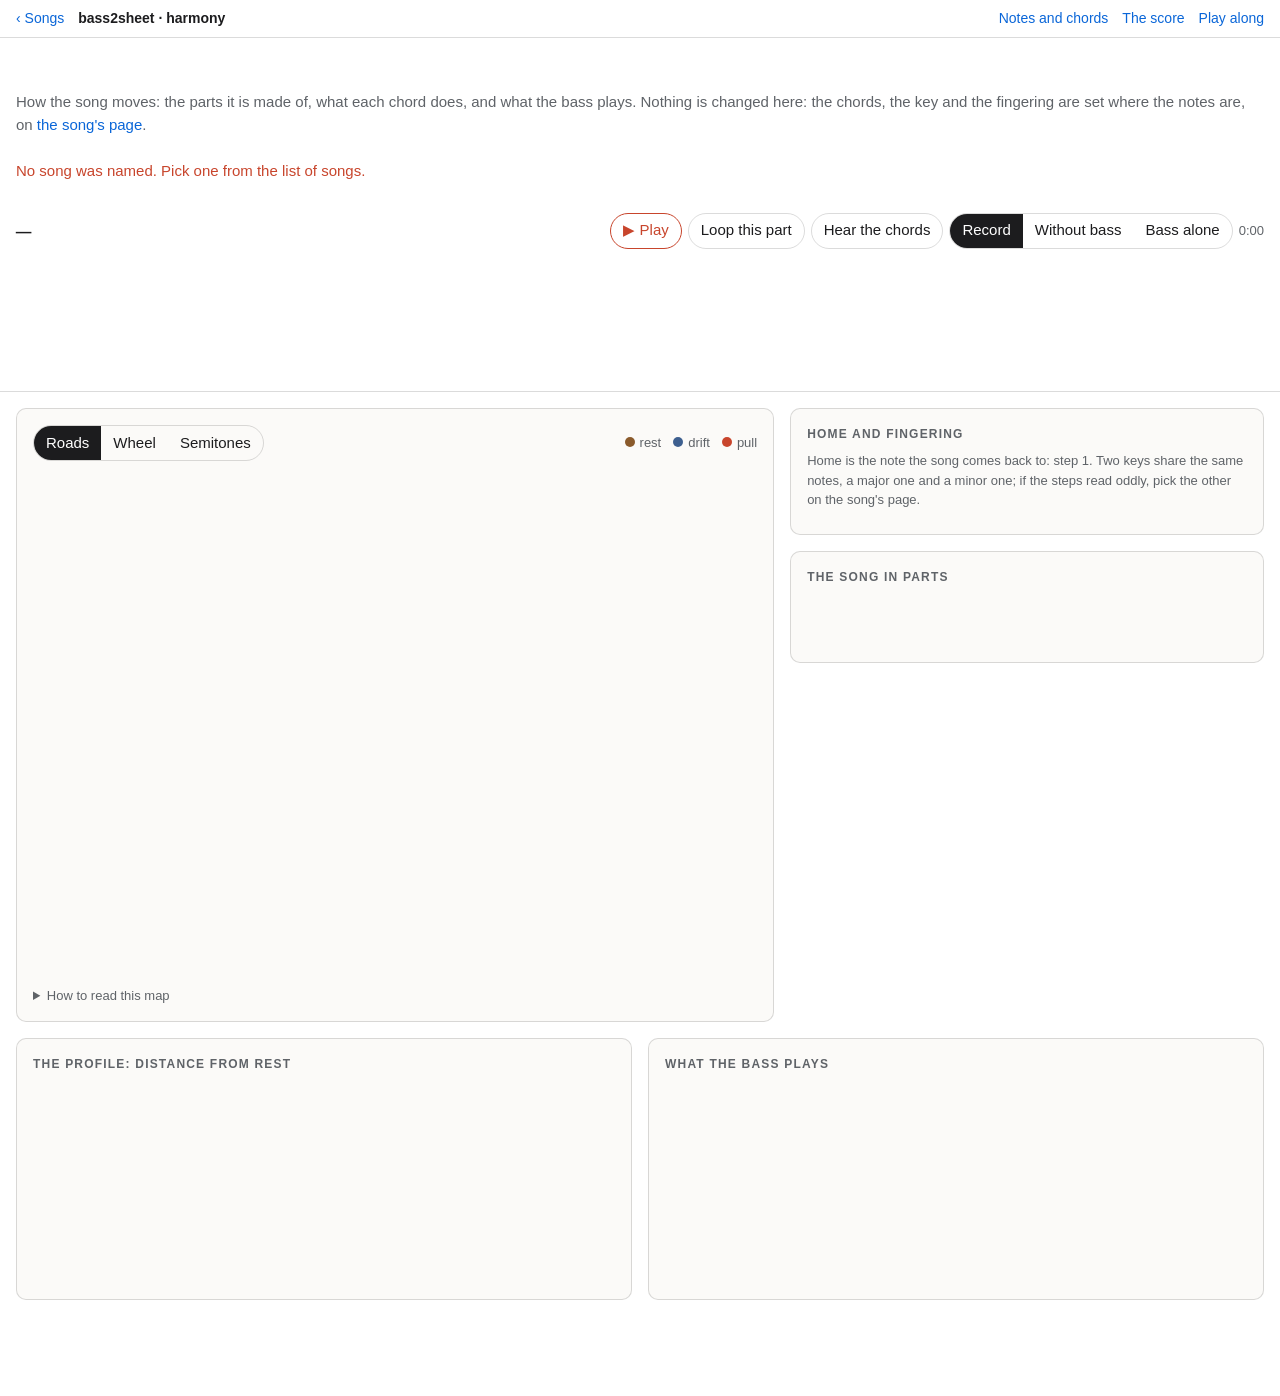
==== commit c711878d: "The neck stays where it is while the song plays Beside the neck stood a sentence that changed with e" ====
--- a/src/bass2sheet/copilot_harmony.html
+++ b/src/bass2sheet/copilot_harmony.html
@@ -45,7 +45,7 @@
 .seg .btn.mini{min-height:26px}
 /* the bar that stays in view: the chord that sounds, the part it is in, the neck */
 .now{position:sticky;top:0;z-index:20;background:var(--paper);border-bottom:1px solid var(--line);margin:var(--s3) calc(-1*var(--s4)) 0;padding:6px var(--s4);display:flex;flex-wrap:wrap;gap:6px var(--s3);align-items:center;min-width:0}
-.here{display:flex;align-items:baseline;gap:var(--s2);flex:none;min-width:150px}
+.here{display:flex;align-items:baseline;gap:var(--s2);flex:none;min-width:150px;min-height:32px}
 .here-name{font-family:var(--serif);font-size:1.9rem;line-height:1}
 .here-num{font-family:var(--serif);font-style:italic;color:var(--text-2)}
 .job{font-size:.6875rem;letter-spacing:.1em;text-transform:uppercase;font-weight:600;padding:2px 8px;border-radius:10px;color:#fff;white-space:nowrap}
@@ -67,7 +67,8 @@
 .chip.bare{border-style:dotted;border-bottom-style:solid}
 .chip.bare b{font-family:var(--sans);font-size:.9375rem;color:var(--text-2)}
 .kbd{flex:1 1 100%;display:flex;align-items:center;gap:var(--s4);min-width:0}
-.kside{flex:1 1 0;min-width:0;display:flex;flex-direction:column;gap:4px}
+.partmark{flex:none;display:grid;justify-items:center;gap:3px;min-width:2.9em}
+.partmark small{font-size:.625rem;line-height:1;min-height:1em;color:var(--text-2);white-space:nowrap}
 .v-tag{font-size:.6875rem;letter-spacing:.1em;text-transform:uppercase;font-weight:600;color:var(--text-2)}
 #neck{display:block;flex:0 1 700px;min-width:0;height:auto}
 #lead{min-height:1.4em;margin:0}
@@ -218,12 +219,6 @@
     </div>
     <div class="kbd">
       <svg id="neck" viewBox="0 0 780 132" role="img" aria-label="The bass neck: where the notes of this bar are played, and the note that sounds"></svg>
-      <div class="kside">
-        <p class="small muted" id="effort" style="margin:0"></p>
-        <div class="v-tag" id="where">&nbsp;</div>
-        <p class="small" id="lead"></p>
-        <p class="small muted" id="circles" style="margin:0">The numbers in the circles are steps, not fingers: a note's step in the key (1 is home, 5 the fifth above it) or, under a chord you chose, in that chord (R is its root).</p>
-      </div>
     </div>
   </div>
 
@@ -246,9 +241,10 @@
     </div>
     <div class="rightcol">
       <div class="card">
-        <h3>Home</h3>
+        <h3>Home and fingering</h3>
         <p id="homes" style="margin:0"></p>
         <p class="small muted" style="margin:var(--s2) 0 0">Home is the note the song comes back to: step 1. Two keys share the same notes, a major one and a minor one; if the steps read oddly, pick the other on the song's page.</p>
+        <p class="small" id="effort" style="margin:var(--s2) 0 0"></p>
       </div>
       <div class="card">
         <h3>The song in parts</h3>
@@ -521,21 +517,26 @@
 }
 function paintPath() {
   const p = H.parts[S.part], el = $("path");
-  if (!p) { el.innerHTML = '<span class="muted small">Press Play, or click a part of the song.</span>'; $("where").innerHTML = "&nbsp;"; return; }
+  if (!p) { el.innerHTML = '<span class="muted small">Press Play, or click a part of the song.</span>'; return; }
   const [round, , bar] = L.round(p, H.bars, au.currentTime), rounds = Math.ceil((p.bars + p.skip) / p.size);
-  let s = `<span class="mark" title="The part that is playing">${p.letter}</span>`;
+  const said = `Part ${p.letter}${rounds > 1 ? `, round ${round} of ${rounds}` : ""}`;   // the letter, and under it which round this is
+  let s = `<span class="partmark" title="${said}"><span class="mark">${p.letter}</span><small id="where">${rounds > 1 ? `${round} of ${rounds}` : ""}</small></span>`;
   for (const k of L.window(p, bar)) if (k < H.bars.length) s += barBox(k, k === bar);
   el.innerHTML = s;
   el.querySelectorAll(".barbox").forEach(b => { b.onclick = () => seek(H.bars[+b.dataset.bar].time + 0.01, false); });
   const cur = el.querySelector(".barbox.playing");
   if (cur && cur.scrollIntoView) cur.scrollIntoView({ block: "nearest", inline: "nearest" });
-  $("where").textContent = `Part ${p.letter} · ${rounds > 1 ? `round ${round} of ${rounds} · ` : ""}bar ${S.bar + 1}`;
 }
 function paintNeck() {
   const c = H.chords[S.chord], n = H.bass[S.note], p = H.parts[S.part];
   const last = Math.min(24, Math.max(12, ...H.bass.map(b => b.fret))), W = (724 - 48) / last;
   const X = f => (f === 0 ? 24 : 48 + (f - 0.5) * W), Y = s => 22 + (3 - s) * 26;   // the G string on top, as in tab
-  const said = q => L.flat((q.degree || q.step || "·").replace(/[↑↓]/, ""));
+  const called = b => L.flat(H.names[b.pitch % 12]);
+  const tip = b => {   // a note in words, for the pointer: what it is, and where it is played
+    const under = b.role && b.chord !== null ? H.chords[b.chord] : null;
+    const is = !under ? `step ${L.flat(b.step)} of ${L.flat(H.home.name)}` : b.role === "other" ? `a passing note over ${L.flat(under.name)}` : `the ${b.role} of ${L.flat(under.name)}`;
+    return `${called(b)}: ${is} · ${L.fretName(b.string, b.fret)}`;
+  };
   let s = `<line class="nut" x1="48" x2="48" y1="14" y2="108"/>`;
   for (let f = 1; f <= last; f++) s += `<line class="fret" x1="${(48 + f * W).toFixed(1)}" x2="${(48 + f * W).toFixed(1)}" y1="16" y2="106"/>`;
   const single = [3, 5, 7, 9, 15, 17, 19, 21].filter(f => f <= last), double = [12, 24].filter(f => f <= last);
@@ -543,33 +544,29 @@
   double.forEach(f => { s += `<circle class="inlay" cx="${X(f).toFixed(1)}" cy="35" r="5"/><circle class="inlay" cx="${X(f).toFixed(1)}" cy="87" r="5"/>`; });
   [0, 1, 2, 3].forEach(i => { s += `<line class="string" x1="10" x2="724" y1="${Y(i)}" y2="${Y(i)}" stroke-width="${3.4 - i * 0.6}"/><text class="t-sm" x="742" y="${Y(i) + 4}" style="font-size:11px">${L.STRING_NAMES[i]}</text>`; });
   single.concat(double).forEach(f => { s += `<text class="t-sm" x="${X(f).toFixed(1)}" y="126">${f}</text>`; });
-  // only what is played: faintly, every place this part of the song uses; ringed and joined in the order they
-  // are played, the notes of this bar; filled, the note that sounds; and where the hand is: four frets from the
-  // first finger
-  const inBar = S.bar >= 0 ? H.bass.filter(b => b.bar === S.bar + 1) : [], bar = L.shape(inBar.map(b => ({ ...b, degree: b.degree || b.step })));
+  // only what is played: faintly, every place this part of the song uses; in circles, by name and joined in the
+  // order they are played, the notes of this bar; filled, the note that sounds; and where the hand is: four frets
+  // from the first finger. Nothing is written beside the neck: words that change with every note moved it about.
+  const inBar = S.bar >= 0 ? H.bass.filter(b => b.bar === S.bar + 1) : [];
   const at = n && n.hand ? n.hand : (inBar.find(b => b.hand) || {}).hand;
   if (at) {
     const x0 = 48 + (at - 1) * W, x1 = 48 + Math.min(last, at + 3) * W;
     s += `<rect class="handbox" x="${x0.toFixed(1)}" y="11" width="${(x1 - x0).toFixed(1)}" height="100" rx="9"><title>The hand: first finger at fret ${at}</title></rect><text class="t-sm" x="${(x0 + 4).toFixed(1)}" y="8" style="text-anchor:start;font-size:9.5px">hand</text>`;
   }
-  const here = new Set(bar.map(q => q.string + ":" + q.fret));
+  const here = new Set(inBar.map(b => b.string + ":" + b.fret));
   if (p) L.shape(H.bass.filter(b => b.start >= p.start && b.start < p.end)).forEach(q => {
     if (!here.has(q.string + ":" + q.fret)) s += `<circle class="ghost" cx="${X(q.fret).toFixed(1)}" cy="${Y(q.string)}" r="6.5"><title>Played ${q.times} time${q.times > 1 ? "s" : ""} in this part</title></circle>`;
   });
   if (inBar.length > 1) s += `<polyline class="shape" points="${inBar.map(b => X(b.fret).toFixed(1) + "," + Y(b.string)).join(" ")}"/>`;
-  bar.forEach(q => {
-    const tone = q.role && q.role !== "other" && c ? c.job : "none";
-    s += `<g class="tone ${tone}${q.role === "root" ? " root" : ""}"><circle cx="${X(q.fret).toFixed(1)}" cy="${Y(q.string)}" r="10.5"/><text x="${X(q.fret).toFixed(1)}" y="${Y(q.string) + 4}">${said(q)}</text></g>`;
-  });
-  if (n) s += `<g class="sound"><circle class="${n.role && n.role !== "other" && c ? "f-" + c.job : "f-none"}" cx="${X(n.fret).toFixed(1)}" cy="${Y(n.string)}" r="12.5"/><text x="${X(n.fret).toFixed(1)}" y="${Y(n.string) + 4}">${said(n)}</text></g>`;
+  const drawn = new Set();
+  for (const b of inBar) {
+    const place = b.string + ":" + b.fret, tone = b.role && b.role !== "other" && c ? c.job : "none";
+    if (drawn.has(place)) continue;
+    drawn.add(place);
+    s += `<g class="tone ${tone}${b.role === "root" ? " root" : ""}"><title>${L.esc(tip(b))}</title><circle cx="${X(b.fret).toFixed(1)}" cy="${Y(b.string)}" r="10.5"/><text x="${X(b.fret).toFixed(1)}" y="${Y(b.string) + 4}">${L.esc(called(b))}</text></g>`;
+  }
+  if (n) s += `<g class="sound"><title>${L.esc(tip(n))}</title><circle class="${n.role && n.role !== "other" && c ? "f-" + c.job : "f-none"}" cx="${X(n.fret).toFixed(1)}" cy="${Y(n.string)}" r="12.5"/><text x="${X(n.fret).toFixed(1)}" y="${Y(n.string) + 4}">${L.esc(called(n))}</text></g>`;
   $("neck").innerHTML = s;
-  const what = { root: "the root", third: "the third", fifth: "the fifth", seventh: "the seventh", other: "a passing note" };
-  const frets = bar.map(q => q.fret), span = frets.length ? (Math.min(...frets) === Math.max(...frets) ? `fret ${frets[0]}` : `frets ${Math.min(...frets)} to ${Math.max(...frets)}`) : "";
-  const name = n ? H.names[n.pitch % 12].replace("b", "♭").replace("#", "♯") : "";
-  $("lead").textContent = n
-    ? `The bass plays ${name}, ${n.role && c ? `${what[n.role]} of ${L.flat(c.name)}` : `step ${L.flat(n.step)} of the key`}: ${L.fretName(n.string, n.fret)}.${n.hand ? ` The hand is at fret ${n.hand}.` : ""}`
-    : bar.length ? `This bar is played on ${span}. Ringed: its notes, joined in the order they are played. Faint: the other places this part uses.`
-    : "The neck shows only what the bass plays: the shape of the bar that sounds, and faintly the other places this part of the song uses.";
 }
 
 /* ----- how the notes are put on the neck: chosen on the song's page ----- */
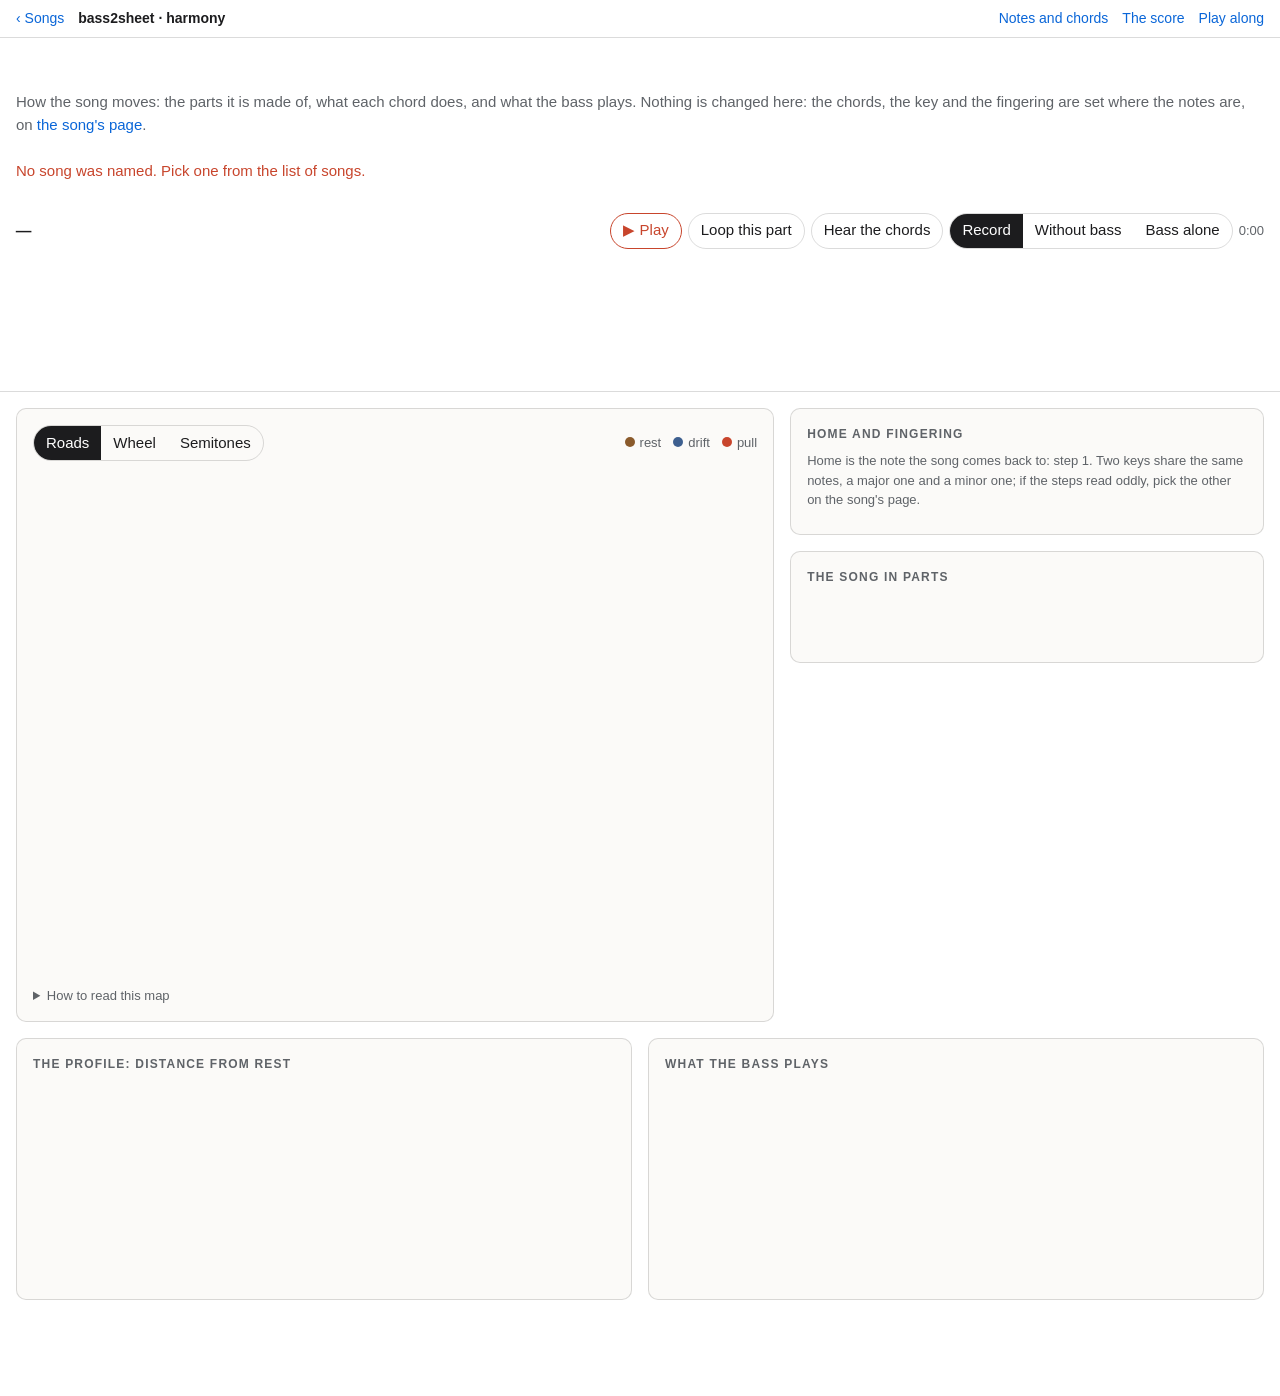
==== commit 1fd5bdd6: "Before the push: songs unnamed in the evaluation, the chord's row a fixed height docs/evaluation.md " ====
--- a/src/bass2sheet/copilot_harmony.html
+++ b/src/bass2sheet/copilot_harmony.html
@@ -45,7 +45,7 @@
 .seg .btn.mini{min-height:26px}
 /* the bar that stays in view: the chord that sounds, the part it is in, the neck */
 .now{position:sticky;top:0;z-index:20;background:var(--paper);border-bottom:1px solid var(--line);margin:var(--s3) calc(-1*var(--s4)) 0;padding:6px var(--s4);display:flex;flex-wrap:wrap;gap:6px var(--s3);align-items:center;min-width:0}
-.here{display:flex;align-items:baseline;gap:var(--s2);flex:none;min-width:150px;min-height:32px}
+.here{display:flex;align-items:baseline;gap:var(--s2);flex:none;min-width:150px;height:34px}
 .here-name{font-family:var(--serif);font-size:1.9rem;line-height:1}
 .here-num{font-family:var(--serif);font-style:italic;color:var(--text-2)}
 .job{font-size:.6875rem;letter-spacing:.1em;text-transform:uppercase;font-weight:600;padding:2px 8px;border-radius:10px;color:#fff;white-space:nowrap}
@@ -126,9 +126,10 @@
 .grid-l{stroke:var(--line);stroke-width:1;fill:none}
 .f-rest{fill:var(--rest)}.f-drift{fill:var(--drift)}.f-pull{fill:var(--pull)}.f-none{fill:var(--text-2)}
 .s-rest{stroke:var(--rest)}.s-drift{stroke:var(--drift)}.s-pull{stroke:var(--pull)}
-.part{fill:var(--ink-soft);stroke:var(--paper);stroke-width:1.5}
+.part{fill:var(--ink-soft)}
 .part.alt{fill:rgba(127,127,127,.07)}
-.part.on{fill:var(--pull-soft);stroke:var(--text);stroke-width:1.2}
+.part.on{fill:var(--pull-soft)}
+.part-on{fill:none;stroke:var(--text);stroke-width:1.2;pointer-events:none}
 .cursor{stroke:var(--pull);stroke-width:2}
 .string{stroke:#8d887e;stroke-linecap:round}
 .fret{stroke:#b9b4a9;stroke-width:1.4}
@@ -637,16 +638,31 @@
 
 /* ----- the song in parts ----- */
 const X500 = t => 500 * t / H.length, X600 = t => 600 * t / H.length;
+const GAP = 1.5;   // between two parts of the strip
 function paintStrip() {
   let s = "", seen = {};
   H.parts.forEach((p, i) => {
     const x = X500(p.start), w = Math.max(2, X500(p.end) - x);
     seen[p.letter] = seen[p.letter] === undefined ? Object.keys(seen).length : seen[p.letter];
-    s += `<g data-part="${i}"><title>Part ${p.letter} · bars ${p.bar}–${p.bar + p.bars - 1}</title><rect class="part${seen[p.letter] % 2 ? " alt" : ""}${i === S.part ? " on" : ""}" x="${x.toFixed(1)}" y="3" width="${w.toFixed(1)}" height="28" rx="4"/>${w > 13 ? `<text class="t-mark" x="${(x + w / 2).toFixed(1)}" y="21">${p.letter}</text>` : ""}</g>`;
+    s += `<g data-part="${i}"><title>Part ${p.letter} · bars ${p.bar}–${p.bar + p.bars - 1}</title><rect class="part${seen[p.letter] % 2 ? " alt" : ""}" x="${(x + GAP / 2).toFixed(2)}" y="3" width="${Math.max(0.5, w - GAP).toFixed(2)}" height="28" rx="4"/>${w > 13 ? `<text class="t-mark" x="${(x + w / 2).toFixed(1)}" y="21">${p.letter}</text>` : ""}</g>`;
   });
   s += `<text class="t-sm" x="1" y="45" style="text-anchor:start">0:00</text><text class="t-sm" x="499" y="45" style="text-anchor:end">${L.clock(H.length)}</text>`;
+  s += `<rect class="part-on" id="strip-on" y="3.6" height="26.8" rx="3.4" visibility="hidden"/>`;
   s += `<line class="cursor" id="strip-cursor" x1="0" x2="0" y1="0" y2="34"/>`;
   $("strip").innerHTML = s;
+  markPart(S.part);
+}
+// The part that plays: its colour, and a line round it. The line is a shape of its own, drawn after every part and
+// kept inside the part's own box: as the border of the part's shape, the part after it covered one of its sides.
+function markPart(part) {
+  const parts = document.querySelectorAll("#strip .part"), line = $("strip-on"), on = parts[part];
+  parts.forEach((r, i) => r.classList.toggle("on", i === part));
+  if (!line) return;
+  line.setAttribute("visibility", on ? "visible" : "hidden");
+  if (on) {
+    line.setAttribute("x", (+on.getAttribute("x") + 0.6).toFixed(2));
+    line.setAttribute("width", Math.max(0.3, +on.getAttribute("width") - 1.2).toFixed(2));
+  }
 }
 function loopChip(loop, k) {   // a bar of a loop: the chords most rounds have there, or the note the bass stands on
   const bar = loop.loop[k], line = loop.bass[k], first = bar[0];
@@ -765,7 +781,7 @@
   if (beatMoved) paintPath();
   if (noteMoved) paintNeck();
   if (force || moved) {
-    document.querySelectorAll("#strip .part").forEach((r, i) => r.classList.toggle("on", i === part));
+    markPart(part);
     const p = H.parts[part];
     document.querySelectorAll("#loops .verb").forEach(v => v.classList.toggle("on", !!p && v.dataset.letter === p.letter));
   }
